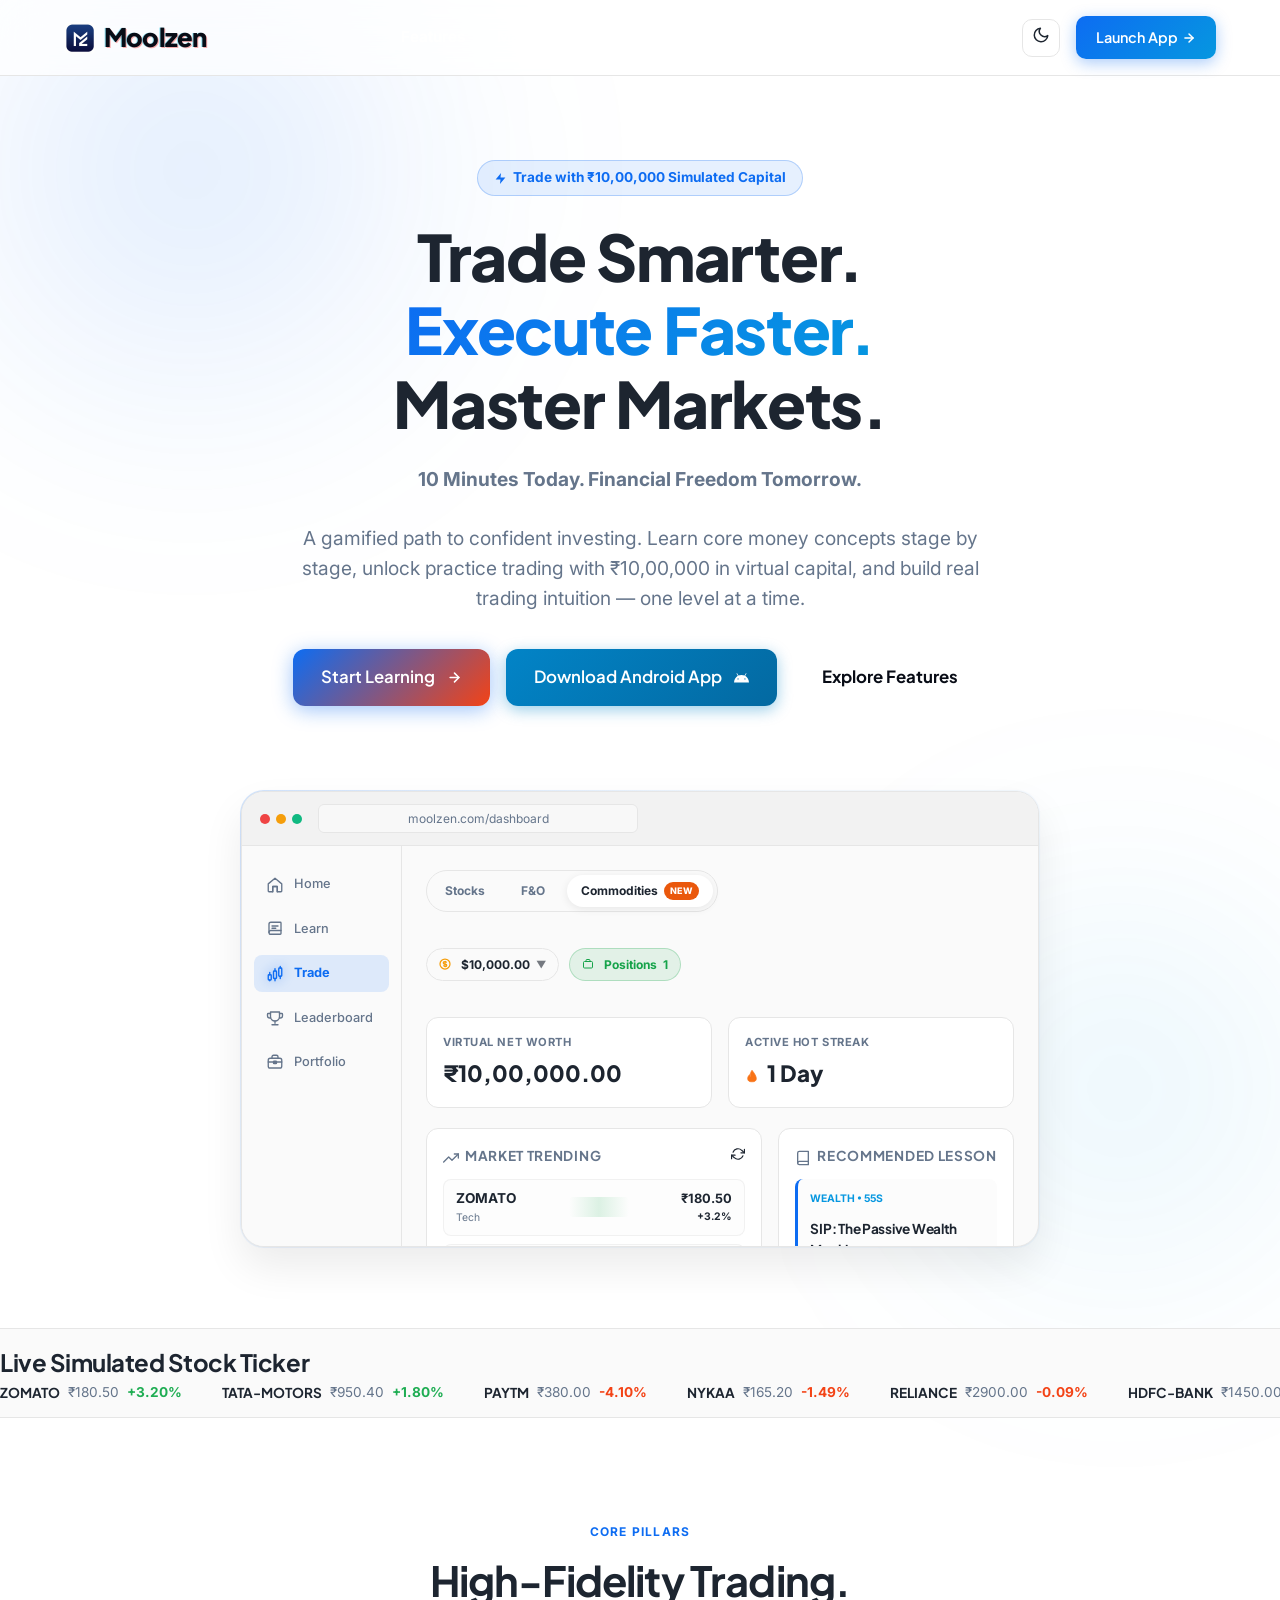
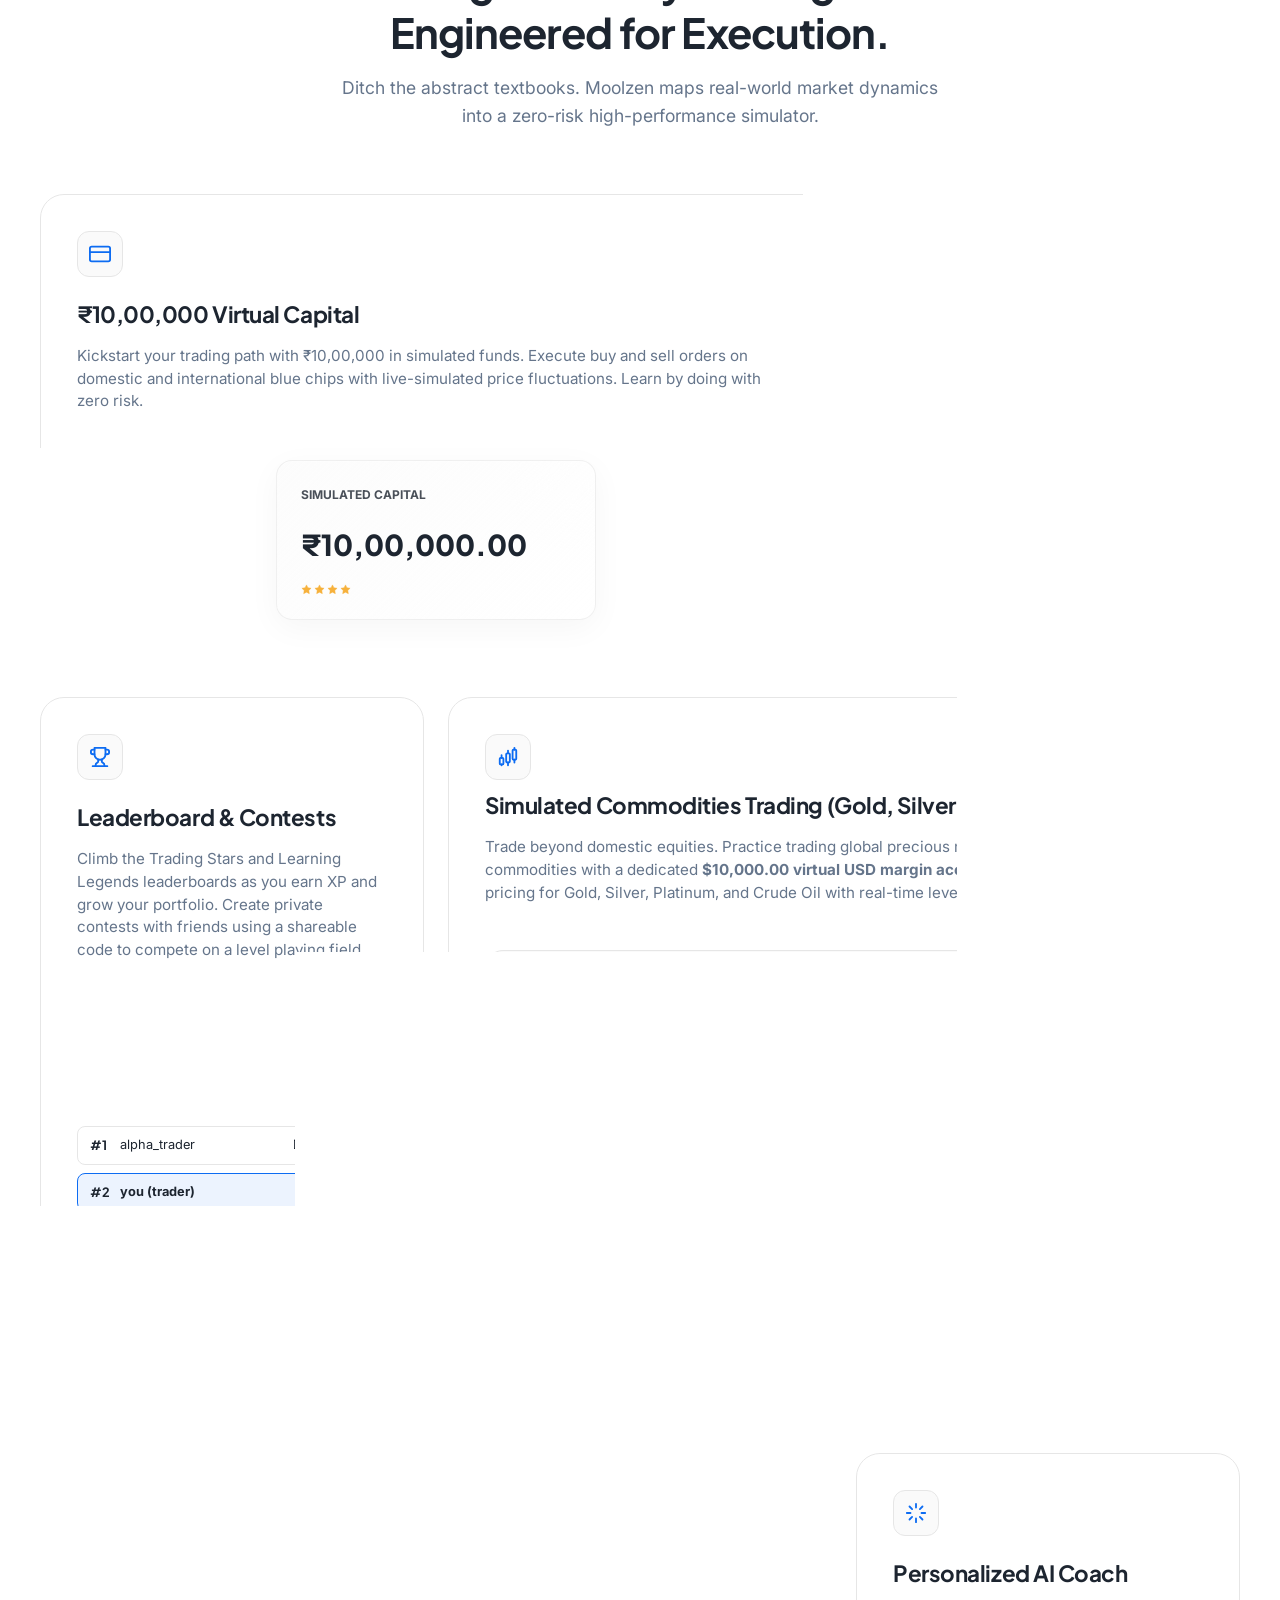
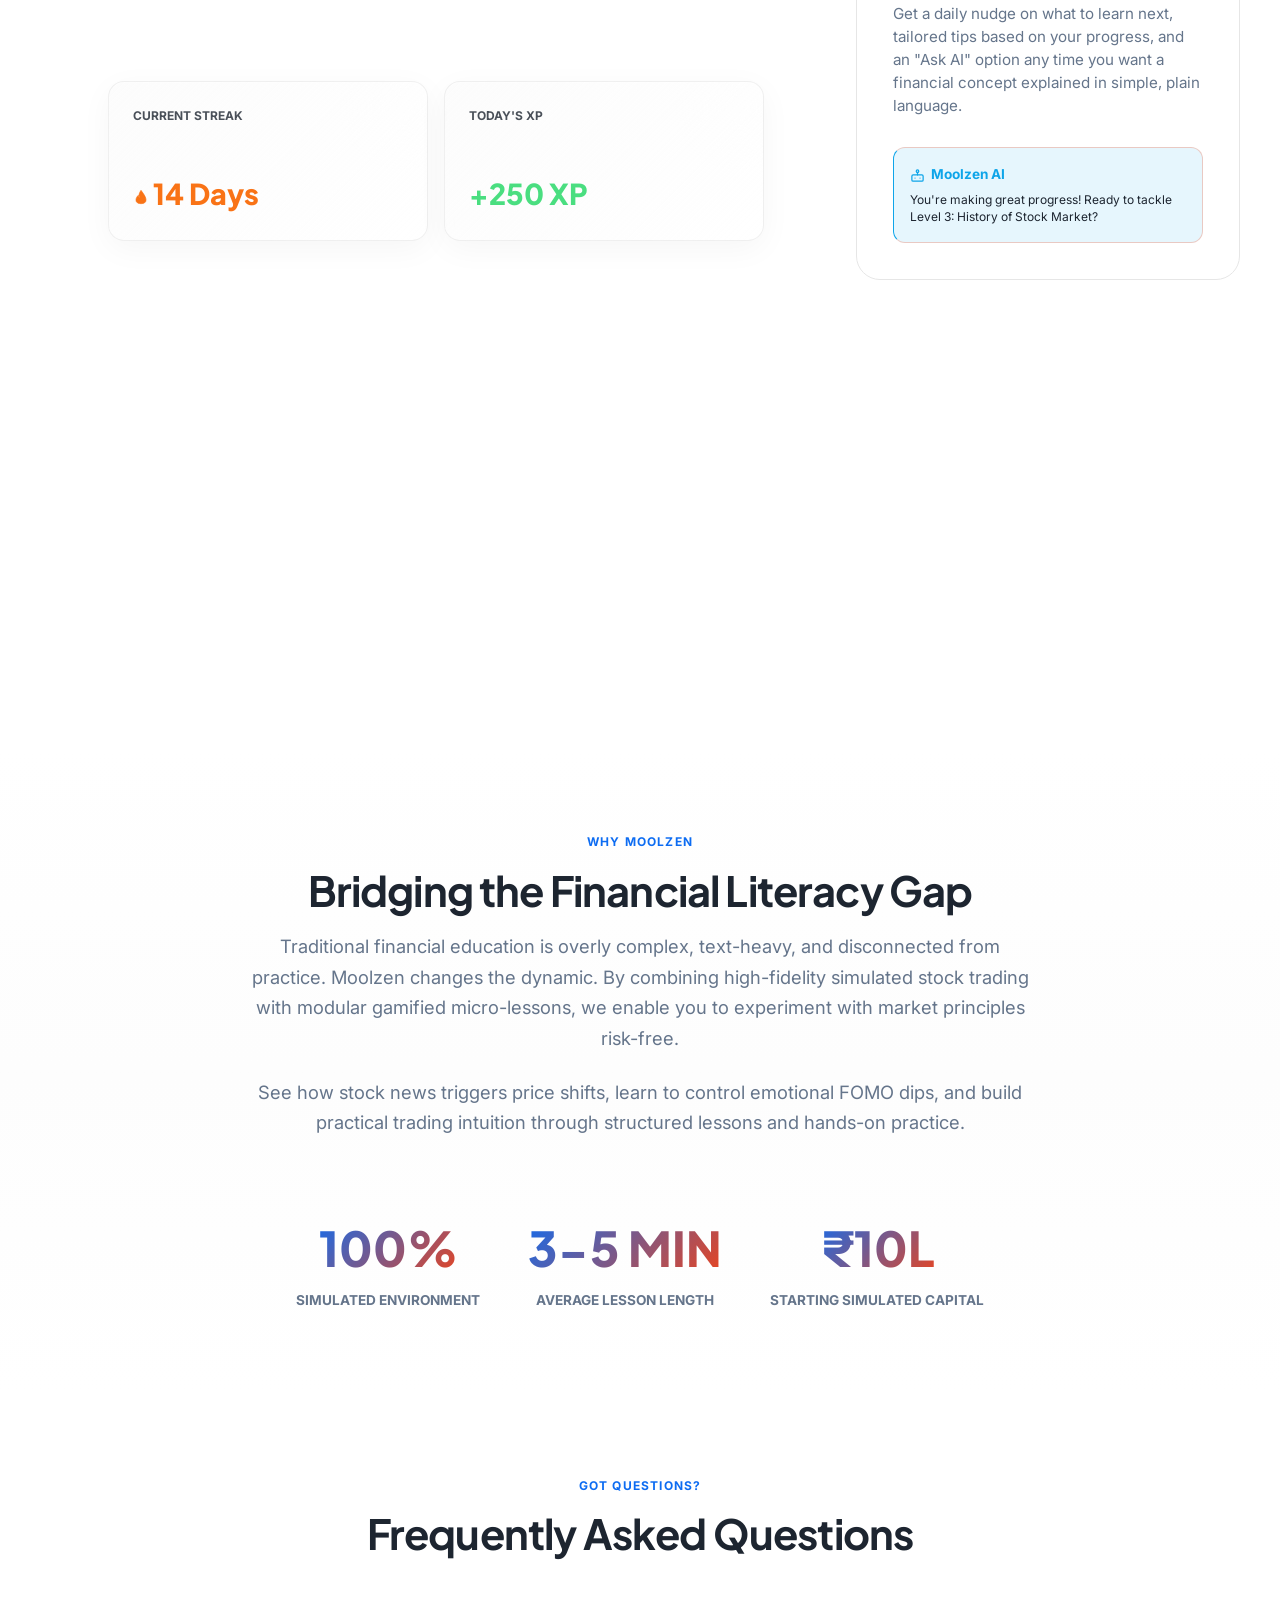
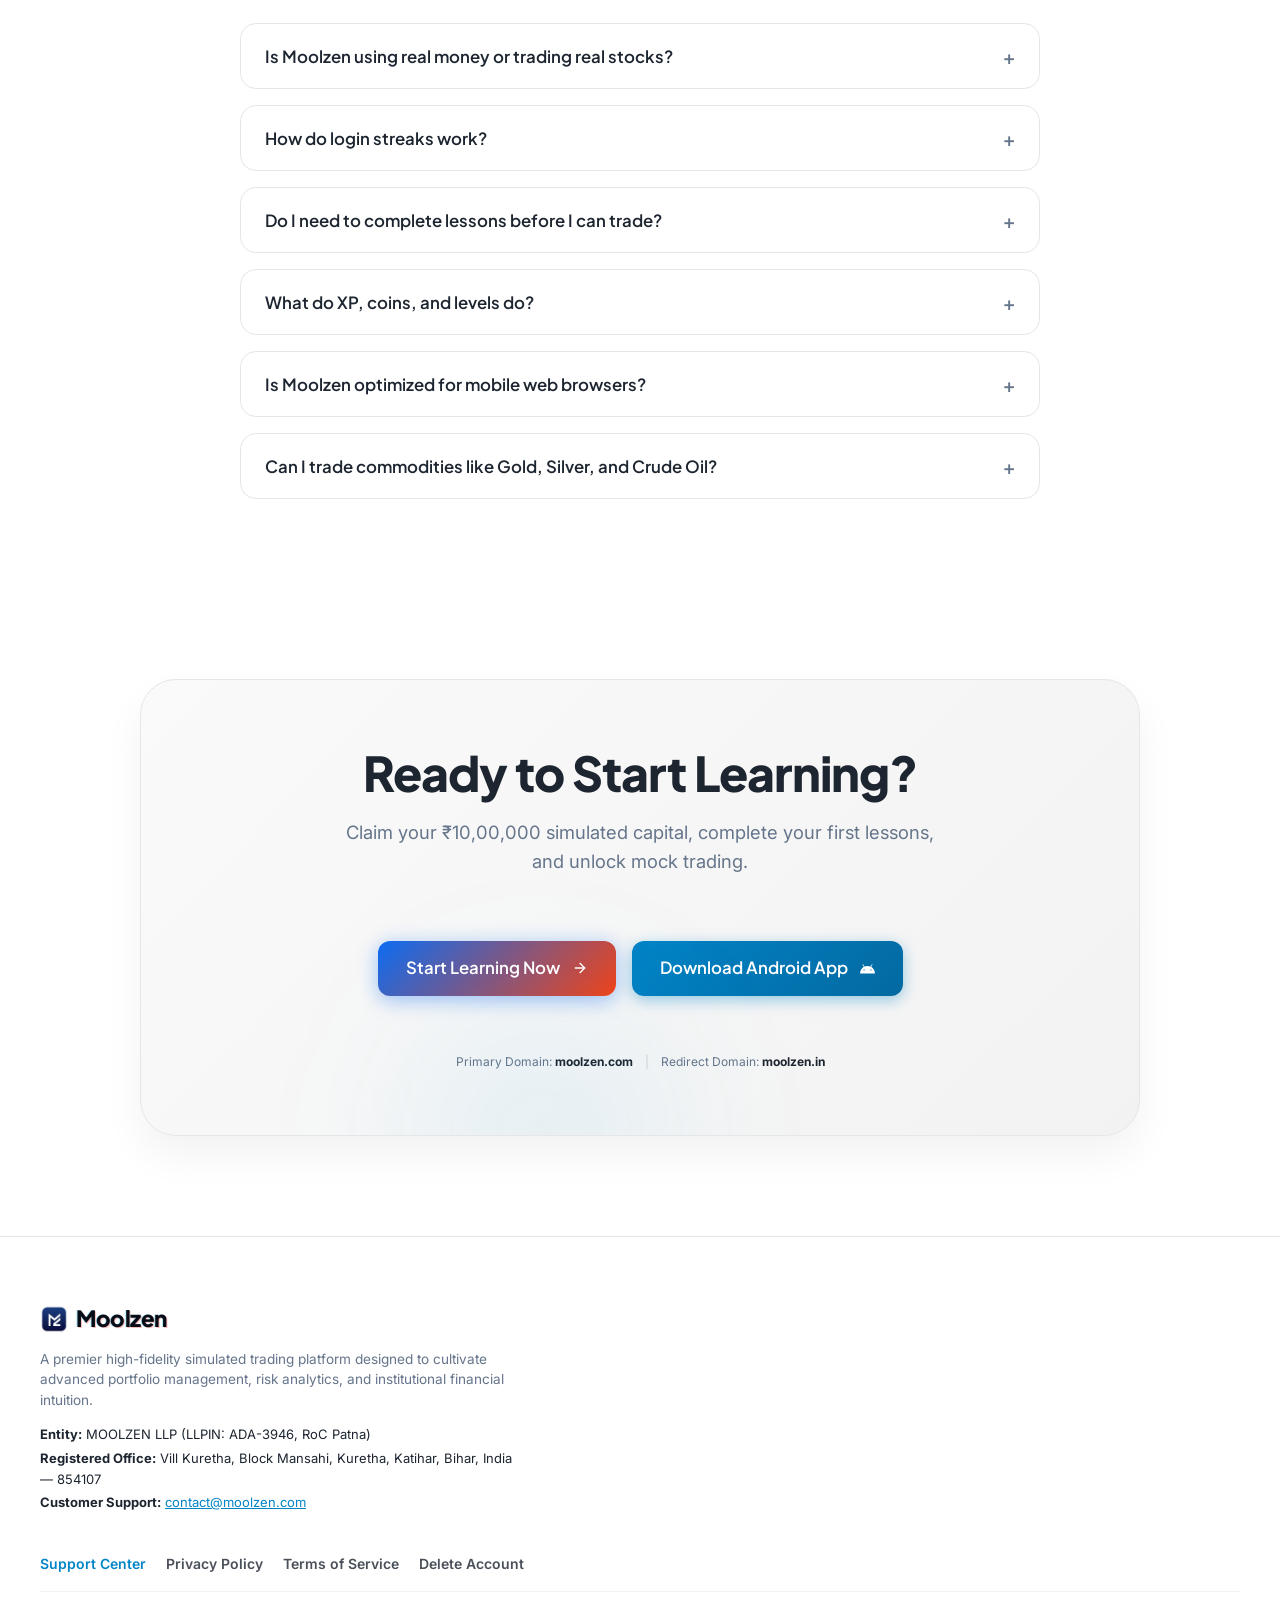
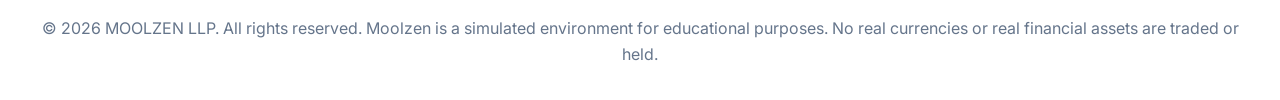
==== index.html @ a05831c2 "style: set navbar words to white and Explore Features card button to white" ====
<!DOCTYPE html>
<html lang="en">
<head>
  <meta charset="UTF-8">
  <meta name="viewport" content="width=device-width, initial-scale=1.0">
  <meta name="description" content="Moolzen is the premier high-fidelity simulated trading platform for modern investors. Mock trade real-world stocks, F&O, and 24/5 global commodities (Gold, Silver, Oil) with ₹10,00,000 + $10,000 in virtual capital, risk-free.">
  <meta name="keywords" content="Moolzen, virtual trading, paper trading, commodities trading, gold trading simulator, silver xag usd, stocks simulator, financial literacy, investment strategies">
  <meta name="author" content="Moolzen Team">
  <link rel="canonical" href="https://moolzen.com">
  <title>Moolzen | High-Fidelity Simulated Stock Trading & Financial Learning</title>
  <link rel="icon" href="favicon.png" type="image/png">
  <!-- Modern Display & Sans Fonts from Google Fonts -->
  <link rel="preconnect" href="https://fonts.googleapis.com">
  <link rel="preconnect" href="https://fonts.gstatic.com" crossorigin>
  <link href="https://fonts.googleapis.com/css2?family=Inter:wght@300;400;500;600;700&family=Outfit:wght@400;500;600;700;800;900&family=Plus+Jakarta+Sans:wght@600;700;800;900&display=swap" rel="stylesheet">
  <!-- Premium Custom Styling Sheet (Cache busted) -->
  <link rel="stylesheet" href="style.css?v=3.0">
</head>
<body>

  <!-- Background Glow Accents -->
  <div class="glow-accent-1" aria-hidden="true"></div>
  <div class="glow-accent-2" aria-hidden="true"></div>

  <!-- Header Section -->
  <header class="navbar-header" id="navbar">
    <div class="navbar-container">
      <a href="#" class="logo-link" style="display: inline-flex; align-items: center; gap: 8px;">
        <img src="logo.png" alt="Moolzen Logo" style="width: 32px; height: 32px; object-fit: contain; border-radius: 6px;" />
        <span class="logo-text">Moolzen</span>
      </a>
      
      <nav class="nav-links" id="mobile-menu" aria-label="Main Navigation">
        <a href="#features" class="nav-link">Features</a>
        <a href="#ticker-section" class="nav-link">Market Rates</a>
        <a href="#about" class="nav-link">About</a>
        <a href="#faqs" class="nav-link">FAQs</a>
        <a href="/support" class="nav-link">Support</a>
      </nav>

      <div class="nav-actions">
        <button id="theme-toggle" class="theme-toggle-btn" aria-label="Toggle Theme">
          <span class="sun-icon">
            <svg width="18" height="18" viewBox="0 0 24 24" fill="none" stroke="currentColor" stroke-width="2" stroke-linecap="round" stroke-linejoin="round"><circle cx="12" cy="12" r="5"></circle><line x1="12" y1="1" x2="12" y2="3"></line><line x1="12" y1="21" x2="12" y2="23"></line><line x1="4.22" y1="4.22" x2="5.64" y2="5.64"></line><line x1="18.36" y1="18.36" x2="19.78" y2="19.78"></line><line x1="1" y1="12" x2="3" y2="12"></line><line x1="21" y1="12" x2="23" y2="12"></line><line x1="4.22" y1="19.78" x2="5.64" y2="18.36"></line><line x1="18.36" y1="5.64" x2="19.78" y2="4.22"></line></svg>
          </span>
          <span class="moon-icon">
            <svg width="18" height="18" viewBox="0 0 24 24" fill="none" stroke="currentColor" stroke-width="2" stroke-linecap="round" stroke-linejoin="round"><path d="M21 12.79A9 9 0 1 1 11.21 3 7 7 0 0 0 21 12.79z"></path></svg>
          </span>
        </button>
        <!-- Direct link to frontend local/production trading app layout -->
        <a href="https://app.moolzen.com" id="btn-launch-header" class="btn-navbar-glow">
          Launch App <svg style="display: inline-block; vertical-align: middle; margin-left: 4px;" width="14" height="14" viewBox="0 0 24 24" fill="none" stroke="currentColor" stroke-width="2.5" stroke-linecap="round" stroke-linejoin="round"><line x1="5" y1="12" x2="19" y2="12"></line><polyline points="12 5 19 12 12 19"></polyline></svg>
        </a>
        <button class="hamburger-btn" id="hamburger-menu" aria-label="Toggle Menu" aria-expanded="false">
          <span class="bar"></span>
          <span class="bar"></span>
          <span class="bar"></span>
        </button>
      </div>
    </div>
  </header>

  <!-- Hero Section -->
  <main>
    <section class="hero-section" id="hero">
      <div class="hero-container">
        <div class="hero-badge" id="hero-announcement">
          <span class="badge-icon"><svg width="13" height="13" viewBox="0 0 24 24" fill="currentColor" style="vertical-align: middle;"><polygon points="13 2 3 14 12 14 11 22 21 10 12 10 13 2"></polygon></svg></span>
          <span class="badge-text">Trade with ₹10,00,000 Simulated Capital</span>
        </div>
        
        <h1 class="hero-title">
          Trade Smarter.<br>
          <span class="gradient-text">Execute Faster.</span><br>
          Master Markets.
        </h1>
        
        <p class="hero-description">
          <strong>10 Minutes Today. Financial Freedom Tomorrow.</strong><br><br>
          A gamified path to confident investing. Learn core money concepts stage by stage, unlock practice trading with ₹10,00,000 in virtual capital, and build real trading intuition — one level at a time.
        </p>
        
        <div class="hero-buttons">
          <a href="https://app.moolzen.com/auth/login" id="hero-btn-primary" class="btn-primary-glow">
            Start Learning <svg style="display: inline-block; vertical-align: middle; margin-left: 4px;" width="15" height="15" viewBox="0 0 24 24" fill="none" stroke="currentColor" stroke-width="2.5" stroke-linecap="round" stroke-linejoin="round"><line x1="5" y1="12" x2="19" y2="12"></line><polyline points="12 5 19 12 12 19"></polyline></svg>
          </a>
          <a href="#" id="hero-btn-download" class="btn-primary-glow" style="background: linear-gradient(135deg, #0284c7, #0369a1); border: none; box-shadow: 0 4px 15px rgba(2, 132, 199, 0.4); text-decoration: none;" onclick="alert('The Android App is currently undergoing security review. Please launch the Web App directly on your device to trade!'); return false;">
            Download Android App <svg style="display: inline-block; vertical-align: middle; margin-left: 4px;" width="15" height="15" viewBox="0 0 24 24" fill="currentColor"><path d="M17.523 15.3414c-.5511 0-.9993-.4486-.9993-1.0003 0-.5512.4482-.9993.9993-.9993.5516 0 .9997.4481.9997.9993 0 .5517-.4481 1.0003-.9997 1.0003m-11.046 0c-.5511 0-.9993-.4486-.9993-1.0003 0-.5512.4482-.9993.9993-.9993.5516 0 .9997.4481.9997.9993 0 .5517-.4481 1.0003-.9997 1.0003m11.4045-6.02l1.996-3.4572c.1376-.238.0561-.5429-.1818-.6805-.238-.1375-.543-.0561-.6806.182l-2.0229 3.5038c-1.4646-.6675-3.1118-1.042-4.9922-1.042-1.8804 0-3.5276.3745-4.9922 1.042L5.0069 5.3657c-.1376-.238-.4426-.3195-.6806-.182-.238.1376-.3195.4426-.1818.6805l1.996 3.4572C2.6888 11.2866.3435 15.19.001 19.8131h23.998c-.3425-4.6231-2.6878-8.5265-6.1185-10.4917"/></svg>
          </a>
          <a href="#features" id="hero-btn-secondary" class="btn-secondary-outline">
            Explore Features
          </a>
        </div>

        <!-- Interactive Floating Mockup Demo Card of Moolzen App Dashboard -->
        <div class="mockup-showcase-container" id="app-mockup">
          <div class="glass-mockup">
            <div class="mockup-header">
              <div class="mockup-dots">
                <span class="dot red"></span>
                <span class="dot yellow"></span>
                <span class="dot green"></span>
              </div>
              <div class="mockup-address-bar">moolzen.com/dashboard</div>
            </div>
            
            <div class="mockup-body">
              <div class="mockup-sidebar">
                <div class="sidebar-item">
                  <svg width="18" height="18" viewBox="0 0 24 24" fill="none" stroke="currentColor" stroke-width="1.8" stroke-linecap="round" stroke-linejoin="round"><path d="M3 10.5L12 3L21 10.5V20C21 20.5523 20.5523 21 20 21H15V14H9V21H4C3.44772 21 3 20.5523 3 20V10.5Z"/><path d="M9 21V14H15V21"/></svg>
                  <span>Home</span>
                </div>
                <div class="sidebar-item">
                  <svg width="18" height="18" viewBox="0 0 24 24" fill="none" stroke="currentColor" stroke-width="1.8" stroke-linecap="round" stroke-linejoin="round"><path d="M4 5.5C4 4.11929 5.11929 3 6.5 3H19C19.5523 3 20 3.44772 20 4V18C20 18.5523 19.5523 19 19 19H6.5C5.11929 19 4 17.8807 4 16.5V5.5Z"/><path d="M4 16.5C4 15.1193 5.11929 14 6.5 14H20"/><path d="M8 8H16"/><path d="M8 11H13"/></svg>
                  <span>Learn</span>
                </div>
                <div class="sidebar-item active">
                  <svg width="18" height="18" viewBox="0 0 24 24" fill="none" stroke="currentColor" stroke-width="1.8" stroke-linecap="round"><rect x="3" y="13" width="4" height="7" rx="1"/><path d="M5 10V13M5 20V21"/><rect x="10" y="8" width="4" height="10" rx="1"/><path d="M12 5V8M12 18V21"/><rect x="17" y="4" width="4" height="11" rx="1"/><path d="M19 2V4M19 15V18"/></svg>
                  <span>Trade</span>
                </div>
                <div class="sidebar-item">
                  <svg width="18" height="18" viewBox="0 0 24 24" fill="none" stroke="currentColor" stroke-width="1.8" stroke-linecap="round" stroke-linejoin="round"><path d="M6 4H18V10C18 13.3137 15.3137 16 12 16C8.68629 16 6 13.3137 6 10V4Z"/><path d="M6 6H3C2.44772 6 2 6.44772 2 7V9C2 10.6569 3.34315 12 5 12H6"/><path d="M18 6H21C21.5523 6 22 6.44772 22 7V9C22 10.6569 20.6569 12 19 12H18"/><path d="M12 16V19M8 21H16"/></svg>
                  <span>Leaderboard</span>
                </div>
                <div class="sidebar-item">
                  <svg width="18" height="18" viewBox="0 0 24 24" fill="none" stroke="currentColor" stroke-width="1.8" stroke-linecap="round"><rect x="3" y="7" width="18" height="13" rx="2.5"/><path d="M8 7V5C8 3.89543 8.89543 3 10 3H14C15.1046 3 16 3.89543 16 5V7"/><path d="M3 12H21"/><rect x="10" y="11" width="4" height="3" rx="0.75" fill="currentColor"/></svg>
                  <span>Portfolio</span>
                </div>
              </div>
              
              <div class="mockup-content">
                <!-- Market Switcher Segment Tabs (Stocks | F&O | Commodities NEW) -->
                <div class="mockup-segment-tabs">
                  <div class="segment-tab">Stocks</div>
                  <div class="segment-tab">F&O</div>
                  <div class="segment-tab active">Commodities <span class="new-pill">NEW</span></div>
                </div>

                <!-- Sub-pills for $10,000 USD margin & Positions -->
                <div class="mockup-sub-pills">
                  <span class="demo-balance-pill"><svg width="12" height="12" viewBox="0 0 24 24" fill="none" stroke="#f59e0b" stroke-width="2.5" style="vertical-align: middle; margin-right: 4px;"><circle cx="12" cy="12" r="10"/><path d="M12 6v12M15 9.5a3 3 0 0 0-3-2.5h-1a2.5 2.5 0 0 0 0 5h2a2.5 2.5 0 0 1 0 5h-1a3 3 0 0 1-3-2.5"/></svg> $10,000.00 <span style="font-size: 10px; opacity: 0.6;">▼</span></span>
                  <span class="demo-positions-pill"><svg width="12" height="12" viewBox="0 0 24 24" fill="none" stroke="currentColor" stroke-width="2" style="vertical-align: middle; margin-right: 4px;"><rect x="3" y="7" width="18" height="13" rx="2"/><path d="M8 7V5a2 2 0 0 1 2-2h4a2 2 0 0 1 2 2v2"/></svg> Positions <strong>1</strong></span>
                </div>

                <div class="mockup-stats-row">
                  <div class="mockup-stat-card">
                    <span class="stat-label">Virtual Net Worth</span>
                    <span class="stat-value" id="count-net-worth">₹10,00,000.00</span>
                  </div>
                  <div class="mockup-stat-card">
                    <span class="stat-label">Active Hot Streak</span>
                    <span class="stat-value text-pink"><svg width="14" height="14" viewBox="0 0 24 24" fill="#f97316" stroke="#f97316" stroke-width="1" style="vertical-align: middle; margin-right: 4px;"><path d="M12 2C10.5 4.5 9 6.8 9 9.5C9 11.2 9.7 12.4 10.5 13.2C9.2 12.8 8 11.6 8 9.5C5.8 11.5 4.5 14 4.5 16.5C4.5 20.6 7.9 22 12 22C16.1 22 19.5 20.6 19.5 16.5C19.5 12.8 17 8.5 12 2Z"/></svg> 1 Day</span>
                  </div>
                </div>

                <div class="mockup-inner-grid">
                  <div class="mockup-panel main-panel">
                    <div class="panel-header">
                      <h3><svg width="16" height="16" viewBox="0 0 24 24" fill="none" stroke="currentColor" stroke-width="2" stroke-linecap="round" stroke-linejoin="round" style="vertical-align: middle; margin-right: 6px;"><polyline points="23 6 13.5 15.5 8.5 10.5 1 18"></polyline><polyline points="17 6 23 6 23 12"></polyline></svg>Market Trending</h3>
                      <span class="refresh-icon"><svg width="14" height="14" viewBox="0 0 24 24" fill="none" stroke="currentColor" stroke-width="2" stroke-linecap="round" stroke-linejoin="round"><polyline points="23 4 23 10 17 10"></polyline><polyline points="1 20 1 14 7 14"></polyline><path d="M3.51 9a9 9 0 0 1 14.85-3.36L23 10M1 14l4.64 4.36A9 9 0 0 0 20.49 15"></path></svg></span>
                    </div>
                    <div class="mockup-list">
                      <div class="list-row">
                        <div class="stock-info">
                          <strong>ZOMATO</strong>
                          <span>Tech</span>
                        </div>
                        <div class="stock-graph-placeholder"></div>
                        <div class="stock-price text-green">
                          ₹180.50
                          <span class="price-change">+3.2%</span>
                        </div>
                      </div>
                      <div class="list-row">
                        <div class="stock-info">
                          <strong>TATA-MOTORS</strong>
                          <span>Auto</span>
                        </div>
                        <div class="stock-graph-placeholder down"></div>
                        <div class="stock-price text-green">
                          ₹950.40
                          <span class="price-change">+1.8%</span>
                        </div>
                      </div>
                      <div class="list-row">
                        <div class="stock-info">
                          <strong>PAYTM</strong>
                          <span>Finance</span>
                        </div>
                        <div class="stock-graph-placeholder down"></div>
                        <div class="stock-price text-red">
                          ₹380.00
                          <span class="price-change">-4.1%</span>
                        </div>
                      </div>
                    </div>
                  </div>

                  <div class="mockup-panel side-panel">
                    <div class="panel-header">
                      <h3><svg width="16" height="16" viewBox="0 0 24 24" fill="none" stroke="currentColor" stroke-width="2" stroke-linecap="round" stroke-linejoin="round" style="vertical-align: middle; margin-right: 6px;"><path d="M4 19.5A2.5 2.5 0 0 1 6.5 17H20"></path><path d="M6.5 2H20v20H6.5A2.5 2.5 0 0 1 4 19.5v-15A2.5 2.5 0 0 1 6.5 2z"></path></svg>Recommended Lesson</h3>
                    </div>
                    <div class="recommended-box">
                      <span class="lesson-tag">Wealth • 55s</span>
                      <h4>SIP: The Passive Wealth Machine</h4>
                      <p>Learn why consistency beats timing and how compounding interest works.</p>
                      <button type="button" class="btn-mockup-action">Start Lesson <svg style="display: inline-block; vertical-align: middle; margin-left: 4px;" width="10" height="10" viewBox="0 0 24 24" fill="currentColor"><polygon points="5 3 19 12 5 21 5 3"/></svg></button>
                    </div>
                  </div>
                </div>
              </div>
            </div>
          </div>
        </div>
      </div>
    </section>

    <!-- Stock Market Ticker Section -->
    <section class="ticker-section" id="ticker-section">
      <h2 class="section-title-hidden">Live Simulated Stock Ticker</h2>
      <div class="ticker-wrapper">
        <div class="ticker-content" id="stock-ticker">
          <!-- Populated dynamically via JS for perfect realism -->
          <div class="ticker-item"><strong style="color: #f59e0b;"><span class="ticker-dot gold"></span> GOLD (XAU/USD)</strong><span>$4,195.26</span><span class="pct up">+0.01%</span></div>
          <div class="ticker-item"><strong style="color: #94a3b8;"><span class="ticker-dot silver"></span> SILVER (XAG/USD)</strong><span>$61.717</span><span class="pct down">-0.11%</span></div>
          <div class="ticker-item"><strong>ZOMATO</strong><span>₹180.50</span><span class="pct up">+3.2%</span></div>
          <div class="ticker-item"><strong>TATA-MOTORS</strong><span>₹950.40</span><span class="pct up">+1.8%</span></div>
          <div class="ticker-item"><strong style="color: #0284c7;"><span class="ticker-dot oil"></span> CRUDE OIL (WTI)</strong><span>$74.80</span><span class="pct up">+1.15%</span></div>
          <div class="ticker-item"><strong>RELIANCE</strong><span>₹2,900.00</span><span class="pct up">0.0%</span></div>
          <div class="ticker-item"><strong style="color: #a855f7;"><span class="ticker-dot platinum"></span> PLATINUM (XPT)</strong><span>$1,718.43</span><span class="pct down">-0.06%</span></div>
          <div class="ticker-item"><strong>HDFC-BANK</strong><span>₹1,450.00</span><span class="pct up">+0.5%</span></div>
          <div class="ticker-item"><strong>INFY</strong><span>₹1,420.00</span><span class="pct up">+1.2%</span></div>
          <div class="ticker-item"><strong style="color: #64748b;"><span class="ticker-dot platinum"></span> PALLADIUM (XPD)</strong><span>$1,174.43</span><span class="pct up">+0.42%</span></div>
          <div class="ticker-item"><strong>APPLE</strong><span>$180.00</span><span class="pct up">+0.8%</span></div>
          <div class="ticker-item"><strong>ITC</strong><span>₹430.00</span><span class="pct up">+1.1%</span></div>
        </div>
      </div>
    </section>

    <!-- Features Bento Grid Section -->
    <section class="features-section" id="features">
      <div class="features-container">
        <div class="section-header">
          <span class="section-badge">CORE PILLARS</span>
          <h2 class="section-title">High-Fidelity Trading. Engineered for Execution.</h2>
          <p class="section-subtitle">Ditch the abstract textbooks. Moolzen maps real-world market dynamics into a zero-risk high-performance simulator.</p>
        </div>

        <div class="bento-grid">
          <!-- Card 1: Virtual Cash -->
          <div class="bento-card col-span-2 glass-card-hover" id="feat-capital">
            <div class="card-icon"><svg width="22" height="22" viewBox="0 0 24 24" fill="none" stroke="currentColor" stroke-width="2" stroke-linecap="round" stroke-linejoin="round"><rect x="1" y="4" width="22" height="16" rx="2" ry="2"></rect><line x1="1" y1="10" x2="23" y2="10"></line></svg></div>
            <h3 class="card-title">₹10,00,000 Virtual Capital</h3>
            <p class="card-desc">Kickstart your trading path with ₹10,00,000 in simulated funds. Execute buy and sell orders on domestic and international blue chips with live-simulated price fluctuations. Learn by doing with zero risk.</p>
            <div class="card-visual">
              <div class="visual-balance-card">
                <span class="visual-balance-label">Simulated Capital</span>
                <span class="visual-balance-amount">₹10,00,000.00</span>
                <div class="visual-card-details">
                  <span style="color: #f59e0b; display: inline-flex; gap: 2px; align-items: center;">
                    <svg width="11" height="11" viewBox="0 0 24 24" fill="#f59e0b" stroke="#f59e0b"><polygon points="12 2 15.09 8.26 22 9.27 17 14.14 18.18 21.02 12 17.77 5.82 21.02 7 14.14 2 9.27 8.91 8.26 12 2"/></svg>
                    <svg width="11" height="11" viewBox="0 0 24 24" fill="#f59e0b" stroke="#f59e0b"><polygon points="12 2 15.09 8.26 22 9.27 17 14.14 18.18 21.02 12 17.77 5.82 21.02 7 14.14 2 9.27 8.91 8.26 12 2"/></svg>
                    <svg width="11" height="11" viewBox="0 0 24 24" fill="#f59e0b" stroke="#f59e0b"><polygon points="12 2 15.09 8.26 22 9.27 17 14.14 18.18 21.02 12 17.77 5.82 21.02 7 14.14 2 9.27 8.91 8.26 12 2"/></svg>
                    <svg width="11" height="11" viewBox="0 0 24 24" fill="#f59e0b" stroke="#f59e0b"><polygon points="12 2 15.09 8.26 22 9.27 17 14.14 18.18 21.02 12 17.77 5.82 21.02 7 14.14 2 9.27 8.91 8.26 12 2"/></svg>
                  </span>
                </div>
              </div>
            </div>
          </div>

          <!-- Card 2: Guided Learning Path -->
          <div class="bento-card glass-card-hover" id="feat-learn">
            <div class="card-icon"><svg width="22" height="22" viewBox="0 0 24 24" fill="none" stroke="currentColor" stroke-width="2" stroke-linecap="round" stroke-linejoin="round"><path d="M4 19.5A2.5 2.5 0 0 1 6.5 17H20"></path><path d="M6.5 2H20v20H6.5A2.5 2.5 0 0 1 4 19.5v-15A2.5 2.5 0 0 1 6.5 2z"></path></svg></div>
            <h3 class="card-title">Guided Learning Path</h3>
            <p class="card-desc">No dry academic papers. Progress through bite-sized lessons (3–5 min each) organized into Beginner → Learner → Chart Reader → Analyst stages. Earn XP and unlock badges as you complete each level.</p>
            <div class="card-visual">
              <ul class="visual-leaderboard" style="padding: 0 16px; margin: 0; list-style: none;">
                <li style="margin-bottom: 8px;"><span class="rank" style="color: #4ade80;"><svg width="14" height="14" viewBox="0 0 24 24" fill="none" stroke="#22c55e" stroke-width="3" stroke-linecap="round" stroke-linejoin="round"><polyline points="20 6 9 17 4 12"></polyline></svg></span> <span class="name">Level 1: Money Basics</span></li>
                <li style="margin-bottom: 8px;"><span class="rank" style="color: #4ade80;"><svg width="14" height="14" viewBox="0 0 24 24" fill="none" stroke="#22c55e" stroke-width="3" stroke-linecap="round" stroke-linejoin="round"><polyline points="20 6 9 17 4 12"></polyline></svg></span> <span class="name">Level 2: Intro to Share Market</span></li>
                <li><span class="rank" style="color: #94a3b8;"><svg width="14" height="14" viewBox="0 0 24 24" fill="none" stroke="#94a3b8" stroke-width="2" stroke-linecap="round" stroke-linejoin="round"><rect x="3" y="11" width="18" height="11" rx="2" ry="2"></rect><path d="M7 11V7a5 5 0 0 1 10 0v4"></path></svg></span> <span class="name" style="color: #94a3b8;">Level 3: History of Stock Market</span></li>
              </ul>
            </div>
          </div>

          <!-- Card 3: Leaderboard -->
          <div class="bento-card glass-card-hover" id="feat-rivals">
            <div class="card-icon"><svg width="22" height="22" viewBox="0 0 24 24" fill="none" stroke="currentColor" stroke-width="2" stroke-linecap="round" stroke-linejoin="round"><path d="M6 9H4.5a2.5 2.5 0 0 1 0-5H6"></path><path d="M18 9h1.5a2.5 2.5 0 0 0 0-5H18"></path><path d="M4 22h16"></path><path d="M10 14.66V17c0 .55-.47.98-.97 1.21C7.85 18.75 7 20.24 7 22"></path><path d="M14 14.66V17c0 .55.47.98.97 1.21C16.15 18.75 17 20.24 17 22"></path><path d="M18 2H6v7a6 6 0 0 0 12 0V2z"></path></svg></div>
            <h3 class="card-title">Leaderboard & Contests</h3>
            <p class="card-desc">Climb the Trading Stars and Learning Legends leaderboards as you earn XP and grow your portfolio. Create private contests with friends using a shareable code to compete on a level playing field.</p>
            <div class="card-visual">
              <ul class="visual-leaderboard">
                <li><span class="rank">#1</span> <span class="name">alpha_trader</span> <span class="worth text-green">Diamond Tier</span></li>
                <li class="self"><span class="rank">#2</span> <span class="name">you (trader)</span> <span class="worth text-green">Gold Tier</span></li>
                <li><span class="rank">#3</span> <span class="name">compounding_pro</span> <span class="worth text-green">Silver Tier</span></li>
              </ul>
            </div>
          </div>

          <!-- Card: Commodities & Global Markets Trading (NEW) -->
          <div class="bento-card col-span-2 glass-card-hover" id="feat-commodities">
            <div style="display: flex; justify-content: space-between; align-items: flex-start; flex-wrap: wrap; gap: 8px;">
              <div class="card-icon" style="margin-bottom: 8px;"><svg width="22" height="22" viewBox="0 0 24 24" fill="none" stroke="currentColor" stroke-width="2" stroke-linecap="round"><rect x="3" y="13" width="4" height="7" rx="1"/><path d="M5 10V13M5 20V21"/><rect x="10" y="8" width="4" height="10" rx="1"/><path d="M12 5V8M12 18V21"/><rect x="17" y="4" width="4" height="11" rx="1"/><path d="M19 2V4M19 15V18"/></svg></div>
              <span class="new-pill" style="font-size: 11px; padding: 4px 10px; background: linear-gradient(135deg, #f59e0b, #ea580c); box-shadow: 0 2px 10px rgba(234, 88, 12, 0.3);">NEW • 24/5 GLOBAL MARKETS</span>
            </div>
            <h3 class="card-title">Simulated Commodities Trading (Gold, Silver & Energies)</h3>
            <p class="card-desc">Trade beyond domestic equities. Practice trading global precious metals, energies, and agricultural commodities with a dedicated <strong>$10,000.00 virtual USD margin account</strong>. Explore live 24/5 spot pricing for Gold, Silver, Platinum, and Crude Oil with real-time leverage and risk-free execution.</p>
            
            <div class="commodity-showcase-box">
              <div style="display: flex; justify-content: space-between; align-items: center; margin-bottom: 12px;">
                <span style="font-size: 15px; font-weight: 800; color: hsl(var(--text-primary));">Markets</span>
                <span style="display: inline-flex; align-items: center; opacity: 0.6;"><svg width="14" height="14" viewBox="0 0 24 24" fill="none" stroke="currentColor" stroke-width="2" stroke-linecap="round" stroke-linejoin="round"><circle cx="11" cy="11" r="8"></circle><line x1="21" y1="21" x2="16.65" y2="16.65"></line></svg></span>
              </div>

              <!-- Filter pills matching app -->
              <div class="commodity-category-pills">
                <span class="cat-pill active">Commodities <span class="new-pill">NEW</span></span>
                <span class="cat-pill">Metals</span>
                <span class="cat-pill">Energies</span>
                <span class="cat-pill">Agriculture</span>
              </div>

              <!-- Asset rows matching user screenshot -->
              <div class="commodity-list">
                <div class="commodity-row">
                  <div class="commodity-left">
                    <div class="asset-avatar gold">AU</div>
                    <div class="commodity-meta">
                      <strong>GOLD</strong>
                      <span>Gold vs USD (XAU/USD)</span>
                    </div>
                  </div>
                  <div class="commodity-right">
                    <div class="commodity-price">4,195.26</div>
                    <div class="commodity-change up">+0.01%</div>
                  </div>
                </div>

                <div class="commodity-row">
                  <div class="commodity-left">
                    <div class="asset-avatar silver">AG</div>
                    <div class="commodity-meta">
                      <strong>SILVER</strong>
                      <span>Silver vs USD (XAG/USD)</span>
                    </div>
                  </div>
                  <div class="commodity-right">
                    <div class="commodity-price">61.717</div>
                    <div class="commodity-change down">-0.11%</div>
                  </div>
                </div>

                <div class="commodity-row">
                  <div class="commodity-left">
                    <div class="asset-avatar platinum">PT</div>
                    <div class="commodity-meta">
                      <strong>XPTUSD</strong>
                      <span>Platinum Spot</span>
                    </div>
                  </div>
                  <div class="commodity-right">
                    <div class="commodity-price">1,718.43</div>
                    <div class="commodity-change down">-0.06%</div>
                  </div>
                </div>

                <div class="commodity-row">
                  <div class="commodity-left">
                    <div class="asset-avatar palladium">PD</div>
                    <div class="commodity-meta">
                      <strong>XPDUSD</strong>
                      <span>Palladium Spot</span>
                    </div>
                  </div>
                  <div class="commodity-right">
                    <div class="commodity-price">1,174.43</div>
                    <div class="commodity-change up">+0.42%</div>
                  </div>
                </div>
              </div>
            </div>
          </div>

          <!-- Card 4: Daily Missions & Streaks -->
          <div class="bento-card col-span-2 glass-card-hover" id="feat-feedback">
            <div class="card-icon"><svg width="22" height="22" viewBox="0 0 24 24" fill="none" stroke="#f97316" stroke-width="2" stroke-linecap="round" stroke-linejoin="round"><path d="M12 2C10.5 4.5 9 6.8 9 9.5C9 11.2 9.7 12.4 10.5 13.2C9.2 12.8 8 11.6 8 9.5C5.8 11.5 4.5 14 4.5 16.5C4.5 20.6 7.9 22 12 22C16.1 22 19.5 20.6 19.5 16.5C19.5 12.8 17 8.5 12 2Z"/></svg></div>
            <h3 class="card-title">Daily Missions & Streaks</h3>
            <p class="card-desc">Complete your daily lesson, solve practice questions, and finish the day's market challenge to earn XP and coins. Keep your streak alive — miss a day and you'll need to start again.</p>
            <div class="card-visual" style="display: flex; gap: 16px; justify-content: center;">
              <div class="visual-balance-card" style="min-width: 120px;">
                <span class="visual-balance-label">Current Streak</span>
                <span class="visual-balance-amount" style="color: #f97316;"><svg width="16" height="16" viewBox="0 0 24 24" fill="#f97316" stroke="#f97316" stroke-width="1" style="vertical-align: middle; margin-right: 4px;"><path d="M12 2C10.5 4.5 9 6.8 9 9.5C9 11.2 9.7 12.4 10.5 13.2C9.2 12.8 8 11.6 8 9.5C5.8 11.5 4.5 14 4.5 16.5C4.5 20.6 7.9 22 12 22C16.1 22 19.5 20.6 19.5 16.5C19.5 12.8 17 8.5 12 2Z"/></svg>14 Days</span>
              </div>
              <div class="visual-balance-card" style="min-width: 120px;">
                <span class="visual-balance-label">Today's XP</span>
                <span class="visual-balance-amount" style="color: #4ade80;">+250 XP</span>
              </div>
            </div>
          </div>

          <!-- Card 5: Personalized AI Coach -->
          <div class="bento-card glass-card-hover" id="feat-marketsync">
            <div class="card-icon"><svg width="22" height="22" viewBox="0 0 24 24" fill="none" stroke="currentColor" stroke-width="2" stroke-linecap="round" stroke-linejoin="round"><path d="M12 2v4M12 18v4M4.93 4.93l2.83 2.83M16.24 16.24l2.83 2.83M2 12h4M18 12h4M4.93 19.07l2.83-2.83M16.24 7.76l2.83-2.83"/></svg></div>
            <h3 class="card-title">Personalized AI Coach</h3>
            <p class="card-desc">Get a daily nudge on what to learn next, tailored tips based on your progress, and an "Ask AI" option any time you want a financial concept explained in simple, plain language.</p>
            <div class="card-visual">
              <div class="visual-warning-box" style="background: rgba(14, 165, 233, 0.1); border-left-color: #0ea5e9;">
                <div class="warning-title" style="color: #0ea5e9; display: flex; align-items: center; gap: 6px;"><svg width="15" height="15" viewBox="0 0 24 24" fill="none" stroke="currentColor" stroke-width="2" stroke-linecap="round" stroke-linejoin="round"><rect x="3" y="11" width="18" height="10" rx="2"></rect><circle cx="12" cy="5" r="2"></circle><path d="M12 7v4"></path><line x1="8" y1="16" x2="8" y2="16"></line><line x1="16" y1="16" x2="16" y2="16"></line></svg> Moolzen AI</div>
                <p>You're making great progress! Ready to tackle Level 3: History of Stock Market?</p>
              </div>
            </div>
          </div>

          <!-- Card 6: Refer & Earn Rewards -->
          <div class="bento-card col-span-2 glass-card-hover" id="feat-referral">
            <div class="card-icon"><svg width="22" height="22" viewBox="0 0 24 24" fill="none" stroke="currentColor" stroke-width="2" stroke-linecap="round" stroke-linejoin="round"><polyline points="20 12 20 22 4 22 4 12"></polyline><rect x="2" y="7" width="20" height="5"></rect><line x1="12" y1="22" x2="12" y2="7"></line><path d="M12 7H7.5a2.5 2.5 0 0 1 0-5C11 2 12 7 12 7z"></path><path d="M12 7h4.5a2.5 2.5 0 0 0 0-5C13 2 12 7 12 7z"></path></svg></div>
            <h3 class="card-title">Refer & Earn Program</h3>
            <p class="card-desc">Compounding is better with friends. Share your unique link: refer friends to credit your portfolio with an extra ₹10,000 virtual cash. They get ₹5,000 virtual cash instantly upon sign-up.</p>
            <div class="card-visual">
              <div class="visual-referral-box">
                <div class="referral-pill referrer">
                  <span>Referrer Reward</span>
                  <strong>+₹10,000</strong>
                </div>
                <div class="referral-pill referee">
                  <span>Referee Reward</span>
                  <strong>+₹5,000</strong>
                </div>
              </div>
            </div>
          </div>
        </div>
      </div>
    </section>

    <!-- Info/About Section -->
    <section class="about-section" id="about">
      <div class="about-container">
        <div class="about-content">
          <span class="section-badge">WHY MOOLZEN</span>
          <h2 class="section-title">Bridging the Financial Literacy Gap</h2>
          <p class="about-text">
            Traditional financial education is overly complex, text-heavy, and disconnected from practice. Moolzen changes the dynamic. By combining high-fidelity simulated stock trading with modular gamified micro-lessons, we enable you to experiment with market principles risk-free.
          </p>
          <p class="about-text">
            See how stock news triggers price shifts, learn to control emotional FOMO dips, and build practical trading intuition through structured lessons and hands-on practice.
          </p>
          <div class="about-grid">
            <div class="about-stat">
              <span class="stat-num">100%</span>
              <span class="stat-lbl">Simulated Environment</span>
            </div>
            <div class="about-stat">
              <span class="stat-num">3-5 MIN</span>
              <span class="stat-lbl">Average Lesson Length</span>
            </div>
            <div class="about-stat">
              <span class="stat-num">₹10L</span>
              <span class="stat-lbl">Starting Simulated Capital</span>
            </div>
          </div>
        </div>
      </div>
    </section>

    <!-- FAQs Section -->
    <section class="faqs-section" id="faqs">
      <div class="faqs-container">
        <div class="section-header">
          <span class="section-badge">GOT QUESTIONS?</span>
          <h2 class="section-title">Frequently Asked Questions</h2>
        </div>

        <div class="faqs-list">
          <div class="faq-item" id="faq-1">
            <button class="faq-question" aria-expanded="false" aria-controls="faq-answer-1">
              <span>Is Moolzen using real money or trading real stocks?</span>
              <span class="faq-icon">+</span>
            </button>
            <div class="faq-answer" id="faq-answer-1" hidden>
              <p>No! Moolzen is a 100% simulated trading platform. You receive ₹10,00,000 in virtual capital upon registration to practice simulated stock trading. It is completely risk-free.</p>
            </div>
          </div>

          <div class="faq-item" id="faq-2">
            <button class="faq-question" aria-expanded="false" aria-controls="faq-answer-2">
              <span>How do login streaks work?</span>
              <span class="faq-icon">+</span>
            </button>
            <div class="faq-answer" id="faq-answer-2" hidden>
              <p>Streaks track your daily active participation. Log in every 24 hours to grow your streak. Completing micro-lessons keeps your streak secure and unlocks rare achievements like the "Market Wizard" title.</p>
            </div>
          </div>

          <div class="faq-item" id="faq-3">
            <button class="faq-question" aria-expanded="false" aria-controls="faq-answer-3">
              <span>Do I need to complete lessons before I can trade?</span>
              <span class="faq-icon">+</span>
            </button>
            <div class="faq-answer" id="faq-answer-3" hidden>
              <p>Yes. Practice trading unlocks once you complete Levels 1–2 of the Learning Path. This ensures you understand core concepts before placing your first mock trade.</p>
            </div>
          </div>

          <div class="faq-item" id="faq-3b">
            <button class="faq-question" aria-expanded="false" aria-controls="faq-answer-3b">
              <span>What do XP, coins, and levels do?</span>
              <span class="faq-icon">+</span>
            </button>
            <div class="faq-answer" id="faq-answer-3b" hidden>
              <p>Moolzen uses a gamified learning loop. You earn XP and coins by completing daily missions, lessons, and practice questions. XP helps you climb the Leaderboard and unlock new trading features!</p>
            </div>
          </div>

          <div class="faq-item" id="faq-4">
            <button class="faq-question" aria-expanded="false" aria-controls="faq-answer-4">
              <span>Is Moolzen optimized for mobile web browsers?</span>
              <span class="faq-icon">+</span>
            </button>
            <div class="faq-answer" id="faq-answer-4" hidden>
              <p>Yes! Moolzen is engineered as a mobile-first web app, matching a native Progressive Web App (PWA) look and feel, allowing you to track holdings on the go.</p>
            </div>
          </div>

          <div class="faq-item" id="faq-5">
            <button class="faq-question" aria-expanded="false" aria-controls="faq-answer-5">
              <span>Can I trade commodities like Gold, Silver, and Crude Oil?</span>
              <span class="faq-icon">+</span>
            </button>
            <div class="faq-answer" id="faq-answer-5" hidden>
              <p>Yes! Moolzen now features a dedicated Commodities trading engine with a $10,000 virtual USD margin account. You can practice 24/5 global trading on spot Gold (XAU/USD), Silver (XAG/USD), Platinum, Palladium, and Crude Oil with real-time leverage and risk management tools.</p>
            </div>
          </div>
        </div>
      </div>
    </section>

    <!-- Final CTA Section -->
    <section class="final-cta-section">
      <div class="cta-card">
        <h2 class="cta-title">Ready to Start Learning?</h2>
        <p class="cta-subtitle">Claim your ₹10,00,000 simulated capital, complete your first lessons, and unlock mock trading.</p>
        <div style="display: flex; gap: 16px; justify-content: center; flex-wrap: wrap; margin-top: 24px; margin-bottom: 24px;">
          <a href="https://app.moolzen.com/auth/login" id="cta-btn-join" class="btn-primary-glow" style="text-decoration: none;">
            Start Learning Now <svg style="display: inline-block; vertical-align: middle; margin-left: 4px;" width="16" height="16" viewBox="0 0 24 24" fill="none" stroke="currentColor" stroke-width="2" stroke-linecap="round" stroke-linejoin="round"><line x1="5" y1="12" x2="19" y2="12"></line><polyline points="12 5 19 12 12 19"></polyline></svg>
          </a>
          <a href="#" id="cta-btn-download" class="btn-primary-glow" style="background: linear-gradient(135deg, #0284c7, #0369a1); border: none; box-shadow: 0 4px 15px rgba(2, 132, 199, 0.4); text-decoration: none;" onclick="alert('The Android App is currently undergoing security review. Please launch the Web App directly on your device to trade!'); return false;">
            Download Android App <svg style="display: inline-block; vertical-align: middle; margin-left: 4px;" width="15" height="15" viewBox="0 0 24 24" fill="currentColor"><path d="M17.523 15.3414c-.5511 0-.9993-.4486-.9993-1.0003 0-.5512.4482-.9993.9993-.9993.5516 0 .9997.4481.9997.9993 0 .5517-.4481 1.0003-.9997 1.0003m-11.046 0c-.5511 0-.9993-.4486-.9993-1.0003 0-.5512.4482-.9993.9993-.9993.5516 0 .9997.4481.9997.9993 0 .5517-.4481 1.0003-.9997 1.0003m11.4045-6.02l1.996-3.4572c.1376-.238.0561-.5429-.1818-.6805-.238-.1375-.543-.0561-.6806.182l-2.0229 3.5038c-1.4646-.6675-3.1118-1.042-4.9922-1.042-1.8804 0-3.5276.3745-4.9922 1.042L5.0069 5.3657c-.1376-.238-.4426-.3195-.6806-.182-.238.1376-.3195.4426-.1818.6805l1.996 3.4572C2.6888 11.2866.3435 15.19.001 19.8131h23.998c-.3425-4.6231-2.6878-8.5265-6.1185-10.4917"/></svg>
          </a>
        </div>
        <div class="domains-subtext">
          <span>Primary Domain: <strong>moolzen.com</strong></span>
          <span class="divider">|</span>
          <span>Redirect Domain: <strong>moolzen.in</strong></span>
        </div>
      </div>
    </section>
  </main>

  <!-- Footer Section -->
  <footer class="footer-section">
    <div class="footer-container">
      <div class="footer-branding">
        <div style="display: flex; align-items: center; gap: 8px; margin-bottom: 12px;">
          <img src="logo.png" alt="Moolzen Logo" style="width: 28px; height: 28px; object-fit: contain; border-radius: 4px;" />
          <span class="footer-logo" style="margin-bottom: 0;">Moolzen</span>
        </div>
        <p class="footer-desc">A premier high-fidelity simulated trading platform designed to cultivate advanced portfolio management, risk analytics, and institutional financial intuition.</p>
        <div style="margin-top: 14px; font-size: 13px; line-height: 1.6;">
          <p style="margin: 0; color: inherit;"><strong>Entity:</strong> MOOLZEN LLP (LLPIN: ADA-3946, RoC Patna)</p>
          <p style="margin: 3px 0; color: inherit;"><strong>Registered Office:</strong> Vill Kuretha, Block Mansahi, Kuretha, Katihar, Bihar, India — 854107</p>
          <p style="margin: 3px 0; color: inherit;"><strong>Customer Support:</strong> <a href="mailto:contact@moolzen.com" style="color: #0284c7; text-decoration: underline;">contact@moolzen.com</a></p>
        </div>
      </div>
      <div style="display: flex; flex-wrap: wrap; gap: 20px; align-items: center; justify-content: flex-start; margin: 24px 0 16px; font-size: 14px; font-weight: 600;">
        <a href="/support" style="color: #0284c7; text-decoration: none;">Support Center</a>
        <a href="/privacy-policy" style="color: inherit; opacity: 0.8; text-decoration: none;">Privacy Policy</a>
        <a href="/terms" style="color: inherit; opacity: 0.8; text-decoration: none;">Terms of Service</a>
        <a href="/delete-account" style="color: inherit; opacity: 0.8; text-decoration: none;">Delete Account</a>
      </div>
      <div class="footer-bottom">
        <p class="footer-copyright">&copy; 2026 MOOLZEN LLP. All rights reserved. Moolzen is a simulated environment for educational purposes. No real currencies or real financial assets are traded or held.</p>
      </div>
    </div>
  </footer>

  <!-- Vanilla Interaction Script (Cache busted) -->
  <script src="app.js?v=3.0"></script>
</body>
</html>
---- style.css ----
/* --- MOOLZEN MARKETING SYSTEM STYLES --- */

/* Font & Variable Definitions */
:root {
  --font-sans: 'Inter', -apple-system, BlinkMacSystemFont, "Segoe UI", Roboto, sans-serif;
  --font-display: 'Plus Jakarta Sans', 'Outfit', sans-serif;

  /* Sleek Light Mode Palette (Zerodha Kite Style) */
  --bg-primary: 0 0% 100%;        /* #FFFFFF - Pure White */
  --bg-secondary: 0 0% 98%;       /* #FAFAFA - Crisp Off-White */
  --bg-tertiary: 0 0% 95%;        /* #F1F1F1 - Light Neutral */
  --card-bg: 0 0% 100% / 0.95;
  --card-border: 0 0% 90%;        /* #E5E5E5 - Soft Gray Border */
  
  /* Vibrant Accents matching Kite/Zerodha Style */
  --accent-primary: 215 90% 50%;   /* #1E40AF - Kite Blue */
  --accent-cyan: 200 95% 45%;      /* #0284C7 - Bright Blue */
  --accent-pink: 12 90% 52%;       /* #EA580C - Kite Orange-Red */
  --accent-green: 142 70% 40%;     /* #16A34A - Growth Green */
  --accent-yellow: 35 90% 50%;     /* #F59E0B - Gold Accent */

  /* Text Colors */
  --text-primary: 215 25% 15%;     /* #1F2937 - Deep Charcoal Text */
  --text-muted: 215 16% 47%;       /* #4B5563 - Cool Grey Muted Text */
}

/* Sleek Dark Mode Overrides (matching app) */
.dark-theme {
  --bg-primary: 222 47% 11%;      /* #0F172A - Deep Slate Blue */
  --bg-secondary: 222 47% 6%;     /* #020617 - Darker Slate */
  --bg-tertiary: 222 47% 4%;      /* Extra Dark Slate */
  --card-bg: 222 47% 13% / 0.95;  /* Dark card background */
  --card-border: 222 47% 18%;     /* Darker border */

  /* Text Colors */
  --text-primary: 210 40% 98%;    /* Near white text */
  --text-muted: 215 20% 65%;      /* Muted text */
}

/* Base resets & layouts */
* {
  box-sizing: border-box;
  margin: 0;
  padding: 0;
  scroll-behavior: smooth;
}

html, body {
  width: 100%;
  overflow-x: hidden;
}

body {
  font-family: var(--font-sans);
  background-color: hsl(var(--bg-primary));
  color: hsl(var(--text-primary));
  line-height: 1.6;
  position: relative;
}

/* Premium scrollbar */
::-webkit-scrollbar {
  width: 8px;
}
::-webkit-scrollbar-track {
  background: hsl(var(--bg-primary));
}
::-webkit-scrollbar-thumb {
  background: hsl(var(--bg-secondary));
  border-radius: 99px;
  border: 2px solid hsl(var(--bg-primary));
}
::-webkit-scrollbar-thumb:hover {
  background: hsl(var(--accent-primary) / 0.6);
}

/* Background Gradients */
.glow-accent-1 {
  position: absolute;
  top: -150px;
  left: -10%;
  width: 50vw;
  height: 50vw;
  background: radial-gradient(circle, hsl(var(--accent-primary) / 0.15) 0%, transparent 70%);
  z-index: -1;
  pointer-events: none;
  filter: blur(100px);
}

.glow-accent-2 {
  position: absolute;
  top: 800px;
  right: -10%;
  width: 45vw;
  height: 45vw;
  background: radial-gradient(circle, hsl(var(--accent-cyan) / 0.1) 0%, transparent 70%);
  z-index: -1;
  pointer-events: none;
  filter: blur(100px);
}

/* Typography styles */
h1, h2, h3, h4 {
  font-family: var(--font-display);
  font-weight: 700;
  letter-spacing: -0.02em;
  color: hsl(var(--text-primary));
}

p {
  color: hsl(var(--text-muted));
}

.gradient-text {
  background: linear-gradient(135deg, hsl(var(--accent-primary)), hsl(var(--accent-cyan)));
  -webkit-background-clip: text;
  -webkit-text-fill-color: transparent;
}

/* Button aesthetics */
.btn-navbar-glow {
  background: linear-gradient(135deg, hsl(var(--accent-primary)), hsl(var(--accent-cyan)));
  color: #fff;
  text-decoration: none;
  font-family: var(--font-display);
  font-weight: 600;
  font-size: 0.9rem;
  padding: 10px 20px;
  border-radius: 10px;
  border: none;
  cursor: pointer;
  transition: all 0.25s ease;
  box-shadow: 0 4px 15px hsl(var(--accent-primary) / 0.35);
  display: inline-flex;
  align-items: center;
}

.btn-navbar-glow:hover {
  transform: translateY(-1px);
  box-shadow: 0 6px 20px hsl(var(--accent-primary) / 0.5);
  filter: brightness(1.1);
}

.btn-primary-glow {
  background: linear-gradient(135deg, hsl(var(--accent-primary)), hsl(var(--accent-pink)));
  color: #fff;
  text-decoration: none;
  font-family: var(--font-display);
  font-weight: 600;
  font-size: 1.05rem;
  padding: 14px 28px;
  border-radius: 12px;
  display: inline-flex;
  align-items: center;
  gap: 8px;
  transition: all 0.25s cubic-bezier(0.4, 0, 0.2, 1);
  box-shadow: 0 4px 20px hsl(var(--accent-primary) / 0.4);
}

.btn-primary-glow:hover {
  transform: translateY(-2px);
  box-shadow: 0 8px 30px hsl(var(--accent-primary) / 0.6), 0 0 15px hsl(var(--accent-pink) / 0.3);
  filter: brightness(1.08);
}

.btn-secondary-outline {
  color: #080c16 !important;
  text-decoration: none;
  background: #ffffff !important;
  border: 1px solid #ffffff !important;
  font-family: var(--font-display);
  font-weight: 700;
  font-size: 1.05rem;
  padding: 14px 28px;
  border-radius: 12px;
  display: inline-flex;
  align-items: center;
  transition: all 0.2s ease;
  box-shadow: 0 4px 16px rgba(255, 255, 255, 0.18);
}

.btn-secondary-outline:hover {
  background: #f1f5f9 !important;
  border-color: #e2e8f0 !important;
  color: #000000 !important;
  transform: translateY(-2px);
  box-shadow: 0 6px 22px rgba(255, 255, 255, 0.28);
}

/* Header & Navbar navigation */
.navbar-header {
  position: fixed;
  top: 0;
  left: 0;
  width: 100%;
  background: hsl(var(--bg-primary) / 0.7);
  backdrop-filter: blur(20px);
  -webkit-backdrop-filter: blur(20px);
  border-bottom: 1px solid hsl(var(--card-border));
  z-index: 1000;
  transition: all 0.3s ease;
}

.navbar-header.scrolled {
  padding: 6px 0;
  background: hsl(var(--bg-primary) / 0.85);
  box-shadow: 0 4px 30px rgba(0, 0, 0, 0.3);
}

.navbar-container {
  max-width: 1200px;
  margin: 0 auto;
  padding: 16px 24px;
  display: flex;
  justify-content: space-between;
  align-items: center;
}

.nav-actions {
  display: flex;
  align-items: center;
  gap: 16px;
}

.logo-link {
  text-decoration: none;
}

.logo-text {
  font-family: var(--font-display);
  font-size: 1.6rem;
  font-weight: 900;
  color: #080c16;
  -webkit-text-fill-color: #080c16;
  background: none;
  letter-spacing: -0.03em;
  text-shadow: -1px 0 rgba(6, 182, 212, 0.45), 1px 1px rgba(239, 68, 68, 0.45);
  transition: all 0.2s ease;
}

.logo-link:hover .logo-text {
  text-shadow: -1.5px 0 rgba(6, 182, 212, 0.8), 1.5px 1px rgba(239, 68, 68, 0.8);
}

.nav-links {
  display: flex;
  gap: 32px;
}

.nav-link {
  color: #ffffff !important;
  text-decoration: none;
  font-size: 0.95rem;
  font-weight: 600;
  transition: opacity 0.2s ease;
}

.nav-link:hover {
  color: #ffffff !important;
  opacity: 0.75;
}

.hamburger-btn {
  display: none;
  background: none;
  border: none;
  cursor: pointer;
  flex-direction: column;
  gap: 5px;
}

.hamburger-btn .bar {
  width: 22px;
  height: 2px;
  background-color: hsl(var(--text-primary));
  border-radius: 4px;
  transition: all 0.25s ease;
}

/* Hero elements */
.hero-section {
  padding: 160px 24px 80px 24px;
  display: flex;
  justify-content: center;
}

.hero-container {
  width: 100%;
  max-width: 900px;
  text-align: center;
  display: flex;
  flex-direction: column;
  align-items: center;
}

.hero-badge {
  background: hsl(var(--accent-primary) / 0.1);
  border: 1px solid hsl(var(--accent-primary) / 0.25);
  color: hsl(var(--accent-primary));
  font-size: 0.85rem;
  font-weight: 700;
  padding: 6px 16px;
  border-radius: 99px;
  margin-bottom: 24px;
  display: inline-flex;
  align-items: center;
  gap: 6px;
}

.hero-title {
  font-size: 4rem;
  line-height: 1.15;
  font-weight: 900;
  margin-bottom: 24px;
}

.hero-description {
  font-size: 1.2rem;
  max-width: 680px;
  margin: 0 auto 36px auto;
  line-height: 1.55;
}

.hero-buttons {
  display: flex;
  gap: 16px;
  margin-bottom: 64px;
}

/* Glassmorphism Interactive Mockup showcase card styles */
.mockup-showcase-container {
  width: 100%;
  max-width: 800px;
  background: radial-gradient(circle at top left, hsl(var(--accent-primary) / 0.15) 0%, transparent 60%);
  padding: 1px;
  border-radius: 24px;
  margin: 20px auto 0 auto;
}

.glass-mockup {
  background: hsl(var(--bg-secondary));
  border: 1px solid hsl(var(--card-border));
  border-radius: 23px;
  overflow: hidden;
  box-shadow: 0 20px 40px rgba(0, 0, 0, 0.08), 0 0 1px 1px hsl(var(--accent-primary) / 0.05);
}

.mockup-header {
  background: hsl(var(--bg-tertiary));
  padding: 12px 18px;
  display: flex;
  align-items: center;
  border-bottom: 1px solid hsl(var(--card-border));
}

.mockup-dots {
  display: flex;
  gap: 6px;
}

.mockup-dots .dot {
  width: 10px;
  height: 10px;
  border-radius: 50%;
}

.dot.red { background-color: #ef4444; }
.dot.yellow { background-color: #f59e0b; }
.dot.green { background-color: #10b981; }

.mockup-address-bar {
  flex: 1;
  text-align: center;
  margin: 0 16px;
  background: hsl(var(--bg-primary) / 0.4);
  border: 1px solid hsl(var(--card-border));
  color: hsl(var(--text-muted));
  font-size: 0.75rem;
  padding: 4px 16px;
  border-radius: 6px;
  max-width: 320px;
}

.mockup-body {
  display: flex;
  height: 400px;
  text-align: left;
}

.mockup-sidebar {
  width: 160px;
  background: hsl(var(--bg-secondary));
  border-right: 1px solid hsl(var(--card-border));
  padding: 20px 12px;
  display: flex;
  flex-direction: column;
  gap: 8px;
}

.sidebar-item {
  font-size: 0.8rem;
  color: hsl(var(--text-muted));
  padding: 8px 12px;
  border-radius: 8px;
  cursor: pointer;
  font-weight: 500;
  transition: all 0.2s ease;
  display: flex;
  align-items: center;
  gap: 10px;
}

.sidebar-item svg {
  flex-shrink: 0;
  color: currentColor;
  transition: transform 0.2s ease;
}

.sidebar-item:hover svg {
  transform: scale(1.12);
}

.sidebar-item.active {
  background: hsl(var(--accent-primary) / 0.12);
  color: hsl(var(--accent-primary));
  font-weight: 700;
}

.sidebar-item.active svg {
  color: hsl(var(--accent-primary));
  filter: drop-shadow(0 0 6px hsl(var(--accent-primary) / 0.45));
}

.mockup-content {
  flex: 1;
  padding: 24px;
  display: flex;
  flex-direction: column;
  gap: 20px;
  overflow-y: auto;
}

.mockup-stats-row {
  display: flex;
  gap: 16px;
}

.mockup-stat-card {
  flex: 1;
  background: hsl(var(--bg-primary));
  border: 1px solid hsl(var(--card-border));
  padding: 16px;
  border-radius: 12px;
  display: flex;
  flex-direction: column;
}

.stat-label {
  font-size: 0.7rem;
  color: hsl(var(--text-muted));
  text-transform: uppercase;
  font-weight: 700;
  letter-spacing: 0.05em;
}

.stat-value {
  font-size: 1.4rem;
  font-family: var(--font-display);
  font-weight: 800;
  margin-top: 4px;
}

.mockup-inner-grid {
  display: flex;
  gap: 16px;
  flex: 1;
}

.mockup-panel {
  flex: 1.2;
  background: hsl(var(--bg-primary));
  border: 1px solid hsl(var(--card-border));
  border-radius: 12px;
  padding: 16px;
  display: flex;
  flex-direction: column;
}

.mockup-panel.side-panel {
  flex: 0.8;
}

.panel-header {
  display: flex;
  justify-content: space-between;
  align-items: center;
  margin-bottom: 12px;
}

.panel-header h3 {
  font-size: 0.85rem;
  text-transform: uppercase;
  color: hsl(var(--text-muted));
  letter-spacing: 0.05em;
}

.refresh-icon {
  font-size: 0.75rem;
  cursor: pointer;
}

.mockup-list {
  display: flex;
  flex-direction: column;
  gap: 8px;
}

.list-row {
  display: flex;
  justify-content: space-between;
  align-items: center;
  background: hsl(var(--bg-secondary) / 0.4);
  padding: 8px 12px;
  border-radius: 8px;
  border: 1px solid hsl(var(--card-border) / 0.5);
}

.stock-info {
  display: flex;
  flex-direction: column;
}

.stock-info strong {
  font-size: 0.85rem;
}

.stock-info span {
  font-size: 0.65rem;
  color: hsl(var(--text-muted));
}

.stock-graph-placeholder {
  width: 60px;
  height: 20px;
  background: linear-gradient(90deg, transparent, hsl(var(--accent-green) / 0.15), transparent);
  border-radius: 4px;
}

.stock-graph-placeholder.down {
  background: linear-gradient(90deg, transparent, hsl(var(--accent-pink) / 0.15), transparent);
}

.stock-price {
  font-size: 0.8rem;
  font-weight: 700;
  text-align: right;
  display: flex;
  flex-direction: column;
}

.price-change {
  font-size: 0.65rem;
}

.recommended-box {
  background: hsl(var(--bg-secondary) / 0.6);
  padding: 12px;
  border-radius: 8px;
  border-left: 3px solid hsl(var(--accent-primary));
  height: 100%;
  display: flex;
  flex-direction: column;
  justify-content: space-between;
}

.lesson-tag {
  font-size: 0.65rem;
  font-weight: 700;
  color: hsl(var(--accent-cyan));
  text-transform: uppercase;
}

.recommended-box h4 {
  font-size: 0.85rem;
  margin: 4px 0;
}

.recommended-box p {
  font-size: 0.7rem;
  line-height: 1.3;
  margin-bottom: 8px;
}

.btn-mockup-action {
  background: hsl(var(--accent-cyan));
  color: #fff;
  border: none;
  padding: 6px 12px;
  border-radius: 6px;
  font-size: 0.7rem;
  font-weight: 700;
  cursor: pointer;
  align-self: flex-start;
}

/* Stock Sliding Ticker Section */
.ticker-section {
  width: 100%;
  background: hsl(var(--bg-secondary));
  border-top: 1px solid hsl(var(--card-border));
  border-bottom: 1px solid hsl(var(--card-border));
  padding: 14px 0;
  overflow: hidden;
}

.ticker-wrapper {
  width: 100%;
}

.ticker-content {
  display: flex;
  white-space: nowrap;
  animation: ticker-slide 30s linear infinite;
  gap: 40px;
  width: max-content;
}

.ticker-item {
  display: inline-flex;
  align-items: center;
  gap: 8px;
  font-size: 0.85rem;
}

.ticker-dot {
  width: 8px;
  height: 8px;
  border-radius: 50%;
  display: inline-block;
}
.ticker-dot.gold { background: #f59e0b; box-shadow: 0 0 6px rgba(245, 158, 11, 0.5); }
.ticker-dot.silver { background: #94a3b8; box-shadow: 0 0 6px rgba(148, 163, 184, 0.5); }
.ticker-dot.oil { background: #0284c7; box-shadow: 0 0 6px rgba(2, 132, 199, 0.5); }
.ticker-dot.platinum { background: #a855f7; box-shadow: 0 0 6px rgba(168, 85, 247, 0.5); }

.ticker-item strong {
  font-family: var(--font-display);
  font-weight: 700;
  color: hsl(var(--text-primary));
}

.ticker-item span {
  color: hsl(var(--text-muted));
}

.ticker-item .pct {
  font-weight: 700;
}

.pct.up { color: hsl(var(--accent-green)); }
.pct.down { color: hsl(var(--accent-pink)); }

@keyframes ticker-slide {
  0% { transform: translateX(0); }
  100% { transform: translateX(-50%); }
}

/* Bento Grid Features Layout */
.features-section {
  padding: 100px 24px;
  display: flex;
  justify-content: center;
}

.features-container {
  max-width: 1200px;
  width: 100%;
}

.section-header {
  text-align: center;
  max-width: 600px;
  width: 100%;
  margin: 0 auto 64px auto;
}

.section-badge {
  font-size: 0.75rem;
  font-weight: 700;
  color: hsl(var(--accent-primary));
  text-transform: uppercase;
  letter-spacing: 0.1em;
  display: inline-block;
  margin-bottom: 12px;
}

.section-title {
  font-size: 2.6rem;
  line-height: 1.25;
  margin-bottom: 16px;
}

.section-subtitle {
  font-size: 1.1rem;
}

.bento-grid {
  display: grid;
  grid-template-columns: repeat(3, 1fr);
  gap: 24px;
}

.bento-card {
  background: hsl(var(--card-bg));
  backdrop-filter: blur(16px);
  -webkit-backdrop-filter: blur(16px);
  border: 1px solid hsl(var(--card-border));
  border-radius: 24px;
  padding: 36px;
  display: flex;
  flex-direction: column;
  transition: all 0.3s cubic-bezier(0.4, 0, 0.2, 1);
  position: relative;
  overflow: hidden;
}

.bento-card.col-span-2 {
  grid-column: span 2;
}

.bento-card:hover {
  border-color: hsl(var(--accent-primary) / 0.35);
  box-shadow: 0 15px 40px rgba(0, 0, 0, 0.3), 0 0 15px hsl(var(--accent-primary) / 0.1);
  transform: translateY(-2px);
}

.card-icon {
  width: 46px;
  height: 46px;
  border-radius: 12px;
  display: inline-flex;
  align-items: center;
  justify-content: center;
  margin-bottom: 20px;
  background: hsl(var(--bg-secondary));
  border: 1px solid hsl(var(--card-border));
  color: hsl(var(--accent-primary));
  transition: all 0.2s ease;
}

.bento-card:hover .card-icon {
  background: hsl(var(--accent-primary) / 0.1);
  border-color: hsl(var(--accent-primary) / 0.3);
  transform: scale(1.06);
}

.card-title {
  font-size: 1.4rem;
  margin-bottom: 12px;
  font-weight: 700;
}

.card-desc {
  font-size: 0.95rem;
  line-height: 1.5;
  margin-bottom: 30px;
}

.card-visual {
  flex: 1;
  display: flex;
  align-items: center;
  justify-content: center;
  width: 100%;
}

/* Card Visual styles */
.visual-balance-card {
  background: linear-gradient(135deg, hsl(var(--bg-secondary) / 0.6) 0%, hsl(var(--bg-primary) / 0.3) 100%);
  backdrop-filter: blur(16px);
  -webkit-backdrop-filter: blur(16px);
  border: 1px solid hsl(var(--card-border) / 0.6);
  color: hsl(var(--text-primary));
  width: 100%;
  max-width: 320px;
  height: 160px;
  border-radius: 16px;
  padding: 24px;
  display: flex;
  flex-direction: column;
  justify-content: space-between;
  box-shadow: 0 8px 32px rgba(0, 0, 0, 0.04), inset 0 1px 0 hsl(var(--bg-primary) / 0.4);
  position: relative;
  overflow: hidden;
}

.dark-theme .visual-balance-card {
  box-shadow: 0 8px 32px rgba(0, 0, 0, 0.2), inset 0 1px 0 hsl(var(--bg-primary) / 0.05);
}

.visual-balance-card::after {
  content: '';
  position: absolute;
  top: -50px;
  right: -50px;
  width: 150px;
  height: 150px;
  background: radial-gradient(circle, rgba(255,255,255,0.15) 0%, transparent 60%);
}

.visual-balance-label {
  font-size: 0.75rem;
  text-transform: uppercase;
  opacity: 0.8;
  font-weight: 700;
}

.visual-balance-amount {
  font-size: 1.8rem;
  font-family: var(--font-display);
  font-weight: 900;
}

.visual-card-details {
  display: flex;
  justify-content: space-between;
  font-size: 0.7rem;
  opacity: 0.8;
}

.visual-lesson-badge {
  text-align: center;
  display: flex;
  flex-direction: column;
  align-items: center;
  gap: 12px;
}

.visual-badge-unlocked {
  font-size: 0.75rem;
  color: hsl(var(--text-muted));
}

.visual-badge-gold {
  background: rgba(241, 196, 15, 0.12);
  border: 1px solid rgba(241, 196, 15, 0.3);
  padding: 16px 24px;
  border-radius: 20px;
  display: flex;
  flex-direction: column;
  align-items: center;
  box-shadow: 0 4px 20px rgba(241, 196, 15, 0.1);
}

.visual-badge-gold span {
  font-size: 2.2rem;
}

.visual-badge-gold strong {
  color: #F1C40F;
  font-size: 0.85rem;
  margin-top: 8px;
}

.visual-leaderboard {
  list-style: none;
  width: 100%;
  display: flex;
  flex-direction: column;
  gap: 8px;
}

.visual-leaderboard li {
  display: flex;
  justify-content: space-between;
  background: hsl(var(--bg-primary) / 0.4);
  border: 1px solid hsl(var(--card-border));
  padding: 8px 12px;
  border-radius: 8px;
  font-size: 0.8rem;
}

.visual-leaderboard li.self {
  border-color: hsl(var(--accent-primary));
  background: hsl(var(--accent-primary) / 0.08);
  font-weight: 700;
}

.visual-leaderboard .rank {
  font-family: var(--font-display);
  font-weight: 700;
  min-width: 20px;
}

.visual-leaderboard .name {
  flex-grow: 1;
  margin-left: 10px;
}

.visual-warning-box {
  background: hsl(var(--accent-pink) / 0.08);
  border: 1px solid hsl(var(--accent-pink) / 0.25);
  border-radius: 12px;
  padding: 16px;
  width: 100%;
}

.visual-warning-box .warning-title {
  color: hsl(var(--accent-pink));
  font-weight: 700;
  font-size: 0.85rem;
  margin-bottom: 6px;
}

.visual-warning-box p {
  font-size: 0.75rem;
  color: hsl(var(--text-primary));
  line-height: 1.4;
}

/* About / Stats block styles */
.about-section {
  padding: 80px 24px;
  display: flex;
  justify-content: center;
  background: linear-gradient(180deg, transparent, hsl(var(--bg-secondary) / 0.4), transparent);
}

.about-container {
  max-width: 1000px;
  width: 100%;
}

.about-content {
  text-align: center;
  display: flex;
  flex-direction: column;
  align-items: center;
}

.about-text {
  font-size: 1.15rem;
  line-height: 1.65;
  margin-bottom: 24px;
  max-width: 780px;
}

.about-grid {
  display: flex;
  gap: 48px;
  margin-top: 48px;
}

.about-stat {
  display: flex;
  flex-direction: column;
  align-items: center;
}

.stat-num {
  font-family: var(--font-display);
  font-size: 3rem;
  font-weight: 900;
  color: hsl(var(--accent-primary));
  background: linear-gradient(135deg, hsl(var(--accent-primary)), hsl(var(--accent-pink)));
  -webkit-background-clip: text;
  -webkit-text-fill-color: transparent;
}

.stat-lbl {
  font-size: 0.85rem;
  color: hsl(var(--text-muted));
  margin-top: 4px;
  font-weight: 700;
  text-transform: uppercase;
}

/* FAQs styling */
.faqs-section {
  padding: 80px 24px;
  display: flex;
  justify-content: center;
}

.faqs-container {
  max-width: 800px;
  width: 100%;
}

.faqs-list {
  display: flex;
  flex-direction: column;
  gap: 16px;
}

.faq-item {
  background: hsl(var(--card-bg));
  border: 1px solid hsl(var(--card-border));
  border-radius: 16px;
  overflow: hidden;
  transition: all 0.25s ease;
}

.faq-item:hover {
  border-color: hsl(var(--accent-primary) / 0.3);
}

.faq-question {
  width: 100%;
  background: none;
  border: none;
  padding: 20px 24px;
  text-align: left;
  display: flex;
  justify-content: space-between;
  align-items: center;
  cursor: pointer;
  outline: none;
  font-family: var(--font-display);
  font-weight: 600;
  font-size: 1.05rem;
  color: hsl(var(--text-primary));
  transition: all 0.2s ease;
}

.faq-icon {
  font-size: 1.2rem;
  color: hsl(var(--text-muted));
  transition: transform 0.25s ease;
}

.faq-question[aria-expanded="true"] .faq-icon {
  transform: rotate(45deg);
  color: hsl(var(--accent-primary));
}

.faq-answer {
  padding: 0 24px 20px 24px;
  transition: all 0.3s ease;
}

.faq-answer p {
  font-size: 0.95rem;
  line-height: 1.55;
}

/* Final Call To Action Card */
.final-cta-section {
  padding: 100px 24px;
  display: flex;
  justify-content: center;
  position: relative;
}

.cta-card {
  width: 100%;
  max-width: 1000px;
  background: linear-gradient(135deg, hsl(var(--bg-secondary)), hsl(var(--bg-tertiary)));
  border: 1px solid hsl(var(--card-border));
  border-radius: 36px;
  padding: 64px 32px;
  text-align: center;
  display: flex;
  flex-direction: column;
  align-items: center;
  box-shadow: 0 20px 40px rgba(0, 0, 0, 0.05);
  position: relative;
  overflow: hidden;
}

.cta-card::before {
  content: '';
  position: absolute;
  bottom: -200px;
  left: 20%;
  width: 400px;
  height: 400px;
  background: radial-gradient(circle, hsl(var(--accent-cyan) / 0.12) 0%, transparent 60%);
  filter: blur(80px);
}

.cta-title {
  font-size: 3rem;
  font-weight: 900;
  margin-bottom: 16px;
  line-height: 1.2;
}

.cta-subtitle {
  font-size: 1.15rem;
  max-width: 600px;
  margin-bottom: 40px;
}

.domains-subtext {
  margin-top: 32px;
  font-size: 0.75rem;
  color: hsl(var(--text-muted));
  display: flex;
  gap: 12px;
  align-items: center;
}

.domains-subtext .divider {
  opacity: 0.3;
}

.domains-subtext strong {
  color: hsl(var(--text-primary));
}

/* Footer elements styling */
.footer-section {
  background-color: hsl(var(--bg-primary));
  border-top: 1px solid hsl(var(--card-border));
  padding: 64px 24px 32px 24px;
}

.footer-container {
  max-width: 1200px;
  margin: 0 auto;
}

.footer-branding {
  margin-bottom: 40px;
  max-width: 480px;
}

.footer-logo {
  font-family: var(--font-display);
  font-size: 1.4rem;
  font-weight: 900;
  color: #080c16;
  letter-spacing: -0.02em;
  display: block;
  margin-bottom: 12px;
  text-shadow: -1px 0 rgba(6, 182, 212, 0.35), 1px 1px rgba(239, 68, 68, 0.35);
}

.footer-desc {
  font-size: 0.85rem;
  line-height: 1.5;
}

.footer-bottom {
  border-top: 1px solid hsl(var(--card-border) / 0.5);
  padding-top: 24px;
  text-align: center;
}

/* Market hours sync badge visual */
.visual-market-badge {
  display: inline-flex;
  align-items: center;
  gap: 8px;
  background: hsl(var(--bg-secondary));
  border: 1px solid hsl(var(--card-border));
  padding: 10px 18px;
  border-radius: 12px;
  font-family: var(--font-display);
  font-weight: 700;
  font-size: 0.85rem;
  box-shadow: 0 4px 12px rgba(0,0,0,0.03);
  transition: all 0.3s ease;
}

.visual-market-badge.offline {
  color: hsl(var(--text-muted));
  border-color: hsl(var(--card-border));
}

.visual-market-badge.offline .dot {
  width: 8px;
  height: 8px;
  background-color: hsl(var(--text-muted));
  border-radius: 50%;
}

.visual-market-badge.online {
  color: hsl(var(--accent-green));
  border-color: hsl(var(--accent-green) / 0.3);
  animation: pulse-border 2s infinite;
}

.visual-market-badge.online .dot {
  width: 8px;
  height: 8px;
  background-color: hsl(var(--accent-green));
  border-radius: 50%;
  animation: pulse-dot 1.5s infinite;
}

@keyframes pulse-border {
  0% { box-shadow: 0 0 0 0 hsl(var(--accent-green) / 0.15); }
  70% { box-shadow: 0 0 0 8px hsl(var(--accent-green) / 0); }
  100% { box-shadow: 0 0 0 0 hsl(var(--accent-green) / 0); }
}

@keyframes pulse-dot {
  0% { transform: scale(0.9); opacity: 0.8; }
  50% { transform: scale(1.15); opacity: 1; }
  100% { transform: scale(0.9); opacity: 0.8; }
}

/* Refer & Earn visual container */
.visual-referral-box {
  display: flex;
  gap: 16px;
  width: 100%;
  max-width: 380px;
  justify-content: center;
}

.referral-pill {
  flex: 1;
  background: hsl(var(--bg-secondary));
  border: 1px dashed hsl(var(--card-border));
  padding: 14px;
  border-radius: 14px;
  display: flex;
  flex-direction: column;
  align-items: center;
  gap: 4px;
  transition: all 0.3s ease;
}

.referral-pill:hover {
  transform: translateY(-2px);
  border-color: hsl(var(--accent-primary) / 0.4);
  background: hsl(var(--bg-primary));
}

.referral-pill span {
  font-size: 0.7rem;
  color: hsl(var(--text-muted));
  font-weight: 600;
  text-transform: uppercase;
}

.referral-pill strong {
  font-size: 1.3rem;
  font-family: var(--font-display);
  font-weight: 800;
}

.referral-pill.referrer strong {
  color: hsl(var(--accent-primary));
}

.referral-pill.referee strong {
  color: hsl(var(--accent-cyan));
}

/* Responsive configurations & queries */
@media (max-width: 1024px) {
  .bento-grid {
    grid-template-columns: repeat(2, 1fr);
  }
  .bento-card.col-span-2 {
    grid-column: span 2;
  }
}

@media (max-width: 768px) {
  .hero-section {
    padding: 120px 16px 60px 16px;
  }

  .features-section, .about-section, .faqs-section, .final-cta-section {
    padding: 60px 16px;
  }

  .hero-title {
    font-size: 2.5rem;
  }
  
  .hero-description {
    font-size: 0.95rem;
    margin-bottom: 24px;
  }
  
  .nav-links {
    display: none;
  }

  .nav-links.active {
    display: flex;
    flex-direction: column;
    position: absolute;
    top: 100%;
    left: 0;
    width: 100%;
    background: hsl(var(--bg-primary) / 0.98);
    backdrop-filter: blur(20px);
    -webkit-backdrop-filter: blur(20px);
    border-bottom: 1px solid hsl(var(--card-border));
    padding: 24px;
    gap: 20px;
    box-shadow: 0 10px 30px rgba(0,0,0,0.05);
    z-index: 999;
  }

  .hamburger-btn.open .bar:nth-child(1) {
    transform: translateY(7px) rotate(45deg);
  }

  .hamburger-btn.open .bar:nth-child(2) {
    opacity: 0;
  }

  .hamburger-btn.open .bar:nth-child(3) {
    transform: translateY(-7px) rotate(-45deg);
  }
  
  .navbar-container {
    padding: 12px 16px;
  }

  .nav-actions {
    gap: 8px;
  }

  .btn-navbar-glow {
    padding: 8px 14px;
    font-size: 0.8rem;
  }

  .hamburger-btn {
    display: flex;
  }

  .hero-buttons {
    flex-direction: column;
    width: 100%;
    max-width: 320px;
    gap: 12px;
    margin-bottom: 48px;
  }

  .btn-primary-glow, .btn-secondary-outline {
    width: 100%;
    justify-content: center;
    padding: 12px 24px;
    font-size: 0.95rem;
  }
  
  .bento-grid {
    grid-template-columns: 1fr;
    gap: 16px;
  }
  
  .bento-card {
    padding: 24px 20px;
  }

  .bento-card.col-span-2 {
    grid-column: span 1;
  }
  
  .mockup-body {
    height: auto;
    flex-direction: column;
  }
  
  .mockup-sidebar {
    width: 100%;
    flex-direction: row;
    overflow-x: auto;
    padding: 10px;
  }
  
  .sidebar-item {
    white-space: nowrap;
  }
  
  .mockup-content {
    padding: 16px;
  }

  .mockup-stats-row {
    flex-direction: column;
    gap: 12px;
  }

  .visual-balance-card {
    max-width: 280px;
    height: auto;
    aspect-ratio: 1.88 / 1;
    padding: 16px;
  }

  .visual-balance-amount {
    font-size: 1.5rem;
  }

  .mockup-inner-grid {
    flex-direction: column;
  }
  
  .about-grid {
    flex-direction: column;
    gap: 24px;
  }
  
  .cta-card {
    padding: 40px 20px;
    border-radius: 24px;
  }

  .cta-title {
    font-size: 1.8rem;
  }
  
  .cta-subtitle {
    font-size: 0.95rem;
    margin-bottom: 24px;
  }
}

/* Theme Toggle Button & Dark Theme Custom Overrides */
.theme-toggle-btn {
  background: none;
  border: 1px solid hsl(var(--card-border));
  border-radius: 10px;
  width: 38px;
  height: 38px;
  display: inline-flex;
  align-items: center;
  justify-content: center;
  cursor: pointer;
  font-size: 1.15rem;
  transition: all 0.2s cubic-bezier(0.4, 0, 0.2, 1);
  color: hsl(var(--text-primary));
  padding: 0;
}

.theme-toggle-btn:hover {
  background: hsl(var(--bg-secondary));
  border-color: hsl(var(--accent-primary) / 0.4);
  transform: scale(1.05);
}

.theme-toggle-btn:active {
  transform: scale(0.95);
}

.theme-toggle-btn .sun-icon {
  display: none;
}

.theme-toggle-btn .moon-icon {
  display: inline;
}

.dark-theme .theme-toggle-btn .sun-icon {
  display: inline;
}

.dark-theme .theme-toggle-btn .moon-icon {
  display: none;
}

.dark-theme .logo-text {
  color: #ffffff !important;
  -webkit-text-fill-color: #ffffff !important;
  background: none !important;
  text-shadow: -1.5px 0 rgba(6, 182, 212, 0.8), 1.5px 0.5px rgba(239, 68, 68, 0.8) !important;
}

.dark-theme .footer-logo {
  color: #ffffff !important;
  text-shadow: -1.5px 0 rgba(6, 182, 212, 0.75), 1.5px 0.5px rgba(239, 68, 68, 0.75) !important;
}

/* --- COMMODITIES FEATURE STYLES --- */
.mockup-segment-tabs {
  display: flex;
  gap: 8px;
  margin-bottom: 16px;
  background: hsl(var(--bg-secondary));
  padding: 4px;
  border-radius: 999px;
  width: fit-content;
  border: 1px solid hsl(var(--card-border));
}

.segment-tab {
  padding: 6px 14px;
  border-radius: 999px;
  font-size: 12px;
  font-weight: 700;
  color: hsl(var(--text-muted));
  cursor: pointer;
  display: flex;
  align-items: center;
  gap: 6px;
  transition: all 0.2s;
}

.segment-tab.active {
  background: hsl(var(--bg-primary));
  color: hsl(var(--text-primary));
  box-shadow: 0 2px 8px rgba(0, 0, 0, 0.08);
}

.new-pill {
  background: #ea580c;
  color: #ffffff;
  font-size: 9px;
  font-weight: 800;
  padding: 2px 6px;
  border-radius: 999px;
  letter-spacing: 0.05em;
  text-transform: uppercase;
}

.mockup-sub-pills {
  display: flex;
  align-items: center;
  gap: 10px;
  margin-bottom: 16px;
  flex-wrap: wrap;
}

.demo-balance-pill {
  background: hsl(var(--bg-secondary));
  border: 1px solid hsl(var(--card-border));
  padding: 6px 12px;
  border-radius: 999px;
  font-size: 12px;
  font-weight: 700;
  color: hsl(var(--text-primary));
  display: inline-flex;
  align-items: center;
  gap: 6px;
}

.demo-positions-pill {
  background: rgba(22, 163, 74, 0.1);
  border: 1px solid rgba(22, 163, 74, 0.25);
  color: #16a34a;
  padding: 6px 12px;
  border-radius: 999px;
  font-size: 12px;
  font-weight: 700;
  display: inline-flex;
  align-items: center;
  gap: 6px;
}

.commodity-showcase-box {
  background: hsl(var(--bg-secondary));
  border: 1px solid hsl(var(--card-border));
  border-radius: 18px;
  padding: 20px;
  margin-top: 16px;
}

.commodity-category-pills {
  display: flex;
  gap: 8px;
  margin-bottom: 16px;
  overflow-x: auto;
  padding-bottom: 4px;
}

.cat-pill {
  padding: 6px 14px;
  border-radius: 999px;
  font-size: 12px;
  font-weight: 700;
  color: hsl(var(--text-muted));
  background: hsl(var(--bg-primary));
  border: 1px solid hsl(var(--card-border));
  white-space: nowrap;
}

.cat-pill.active {
  background: hsl(var(--text-primary));
  color: hsl(var(--bg-primary));
  border-color: hsl(var(--text-primary));
}

.commodity-list {
  display: flex;
  flex-direction: column;
  gap: 10px;
}

.commodity-row {
  display: flex;
  align-items: center;
  justify-content: space-between;
  padding: 10px 14px;
  background: hsl(var(--card-bg));
  border: 1px solid hsl(var(--card-border));
  border-radius: 12px;
  transition: transform 0.15s ease;
}

.commodity-row:hover {
  transform: translateX(3px);
}

.commodity-left {
  display: flex;
  align-items: center;
  gap: 12px;
}

.asset-avatar {
  width: 38px;
  height: 38px;
  border-radius: 50%;
  display: flex;
  align-items: center;
  justify-content: center;
  font-weight: 800;
  font-size: 14px;
}

.asset-avatar.gold {
  background: linear-gradient(135deg, #f59e0b, #d97706);
  color: #ffffff;
  box-shadow: 0 2px 10px rgba(245, 158, 11, 0.35);
}

.asset-avatar.silver {
  background: linear-gradient(135deg, #e2e8f0, #94a3b8);
  color: #0f172a;
  box-shadow: 0 2px 10px rgba(148, 163, 184, 0.35);
}

.asset-avatar.platinum {
  background: linear-gradient(135deg, #f1f5f9, #cbd5e1);
  color: #0f172a;
  box-shadow: 0 2px 10px rgba(203, 213, 225, 0.35);
}

.asset-avatar.palladium {
  background: linear-gradient(135deg, #334155, #1e293b);
  color: #ffffff;
  box-shadow: 0 2px 10px rgba(51, 65, 85, 0.35);
}

.commodity-meta strong {
  display: block;
  font-size: 14px;
  font-weight: 800;
  color: hsl(var(--text-primary));
}

.commodity-meta span {
  font-size: 11px;
  color: hsl(var(--text-muted));
}

.commodity-right {
  text-align: right;
}

.commodity-price {
  font-size: 15px;
  font-weight: 800;
  color: hsl(var(--text-primary));
  font-family: var(--font-display);
}

.commodity-change {
  font-size: 11px;
  font-weight: 700;
  margin-top: 2px;
}

.commodity-change.up { color: #16a34a; }
.commodity-change.down { color: #dc2626; }
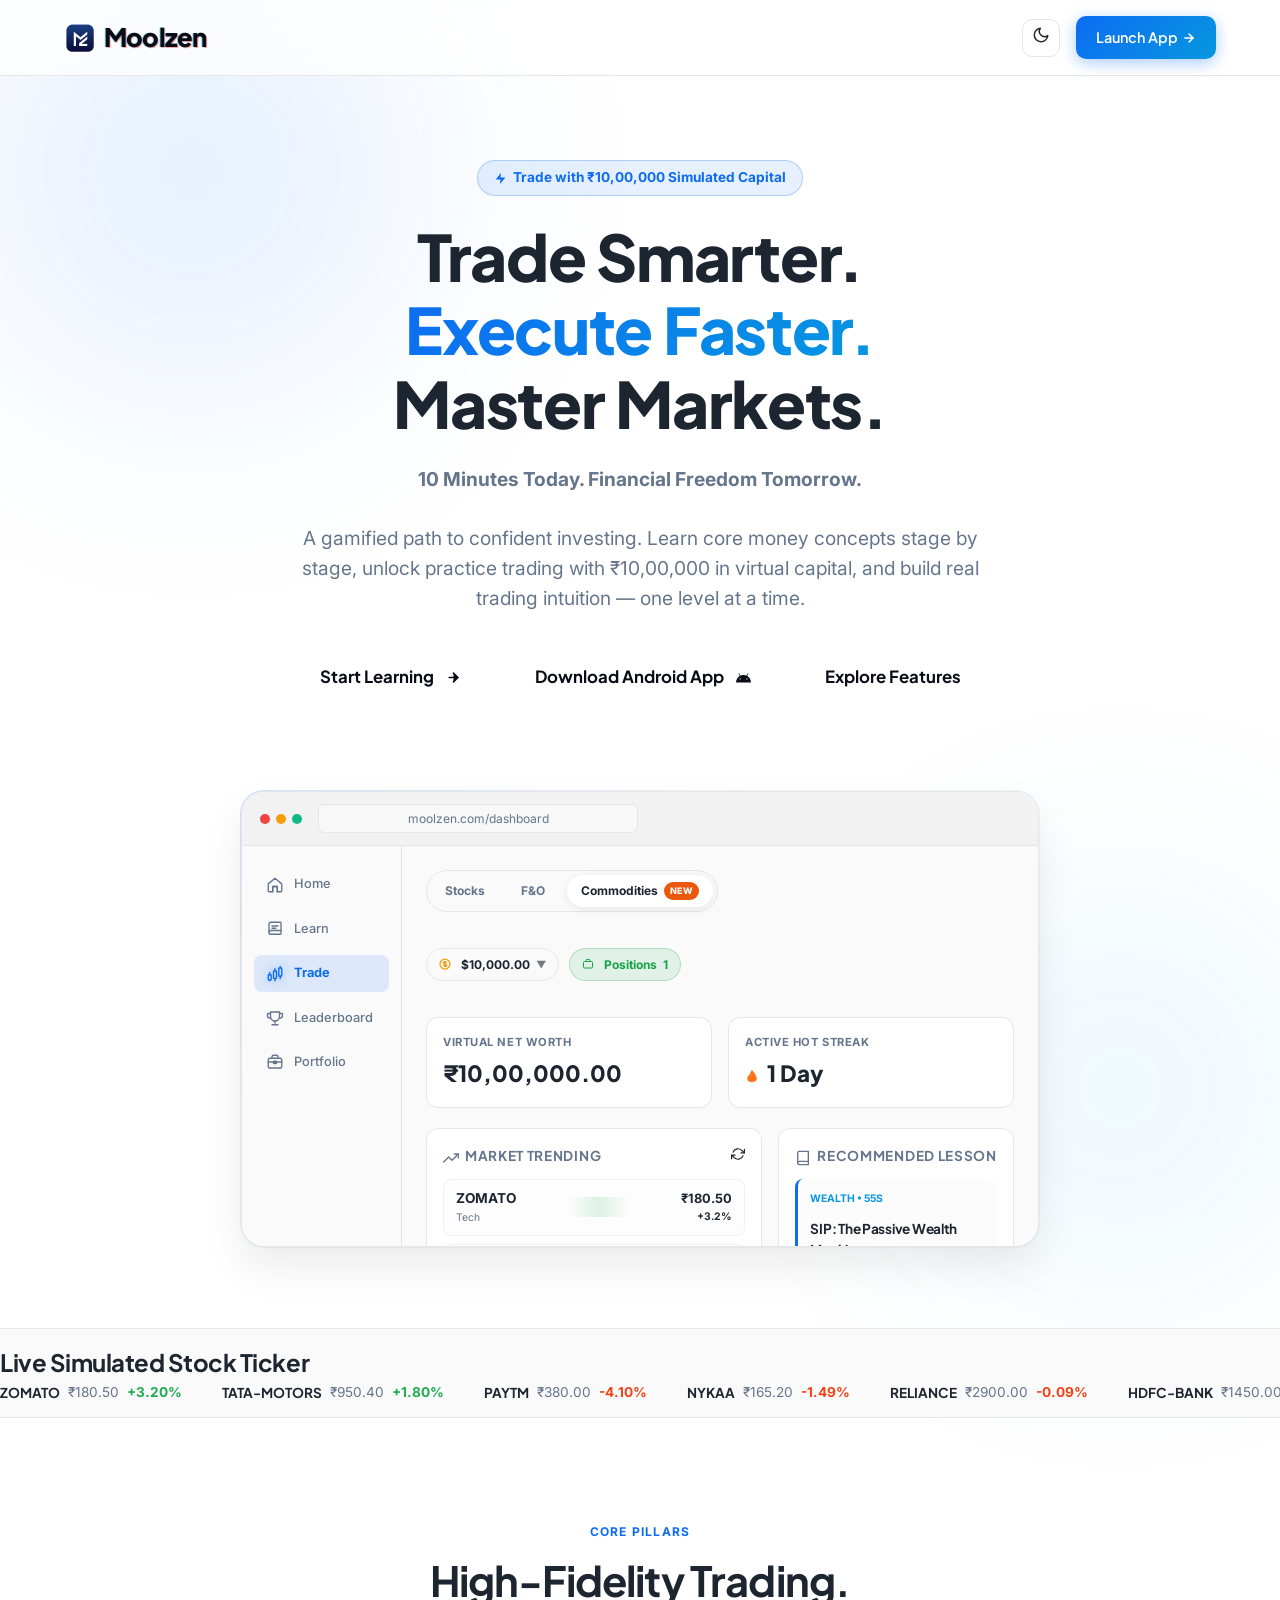
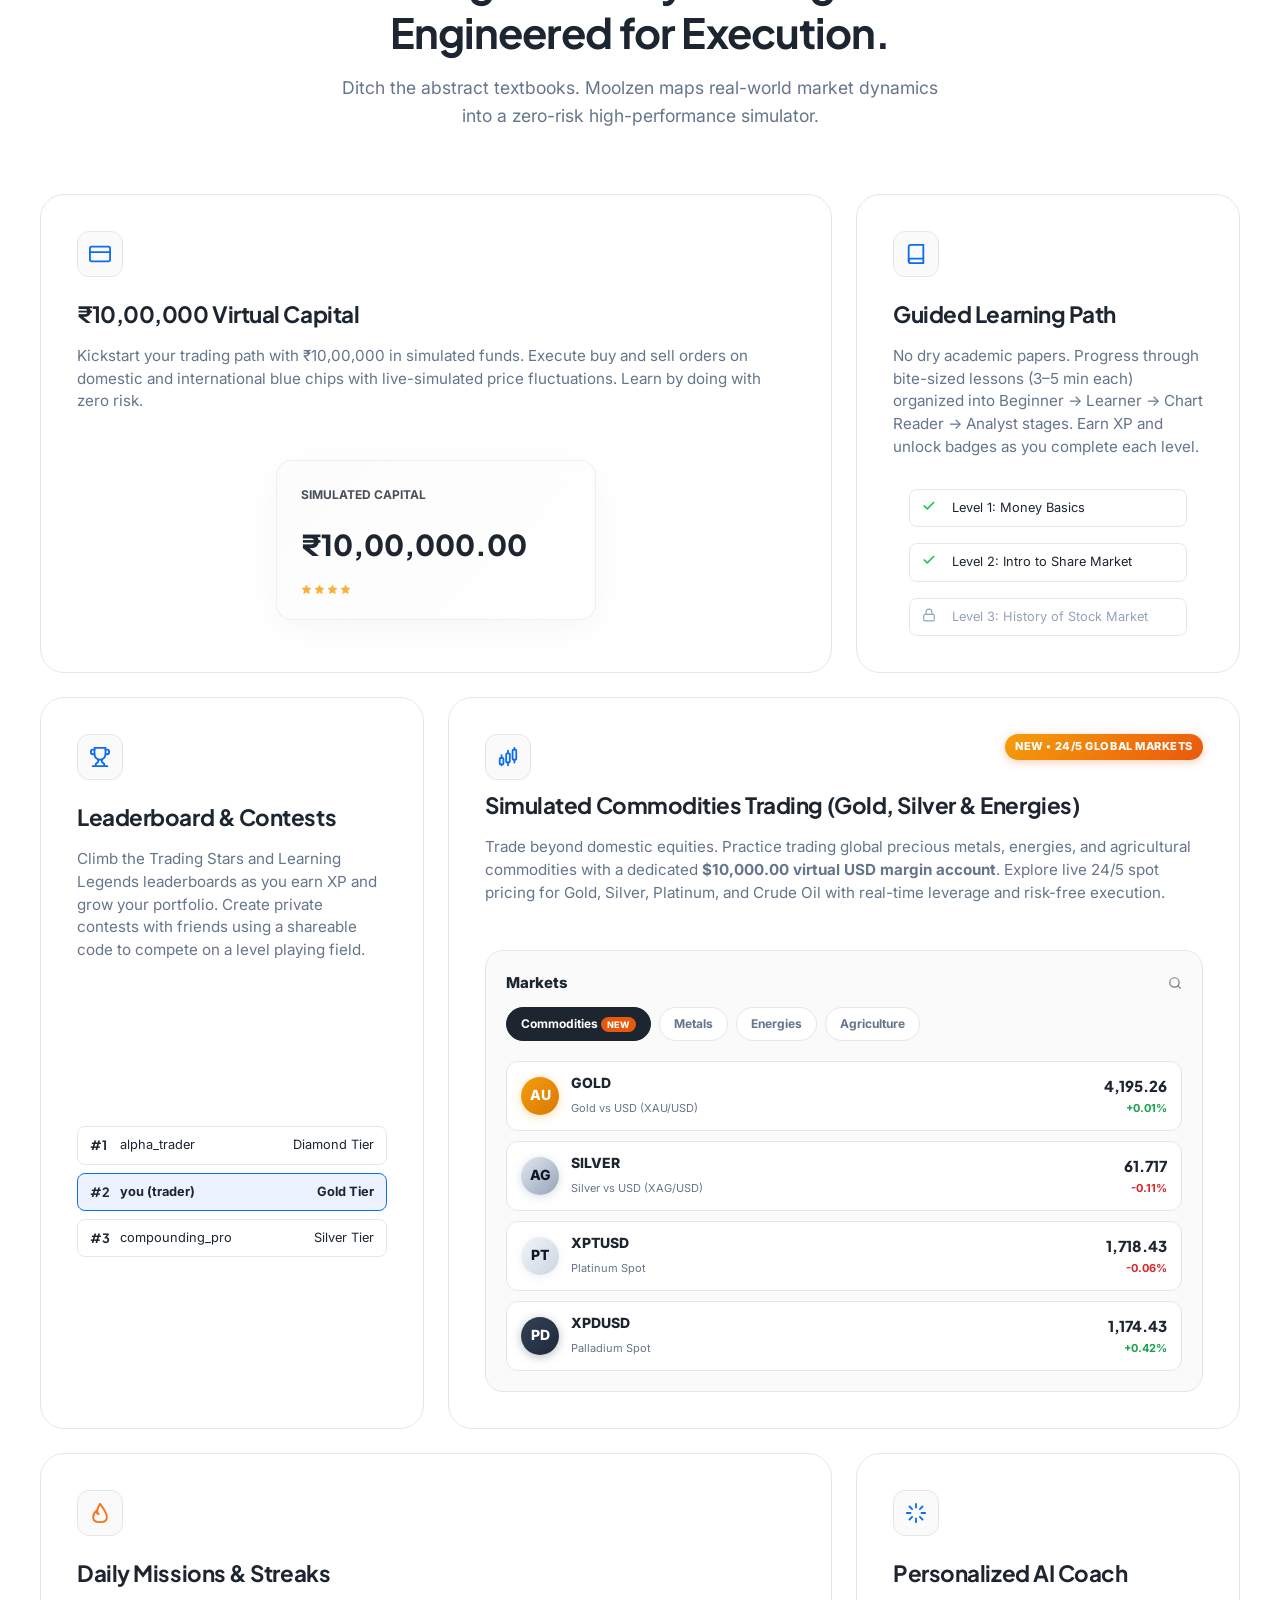
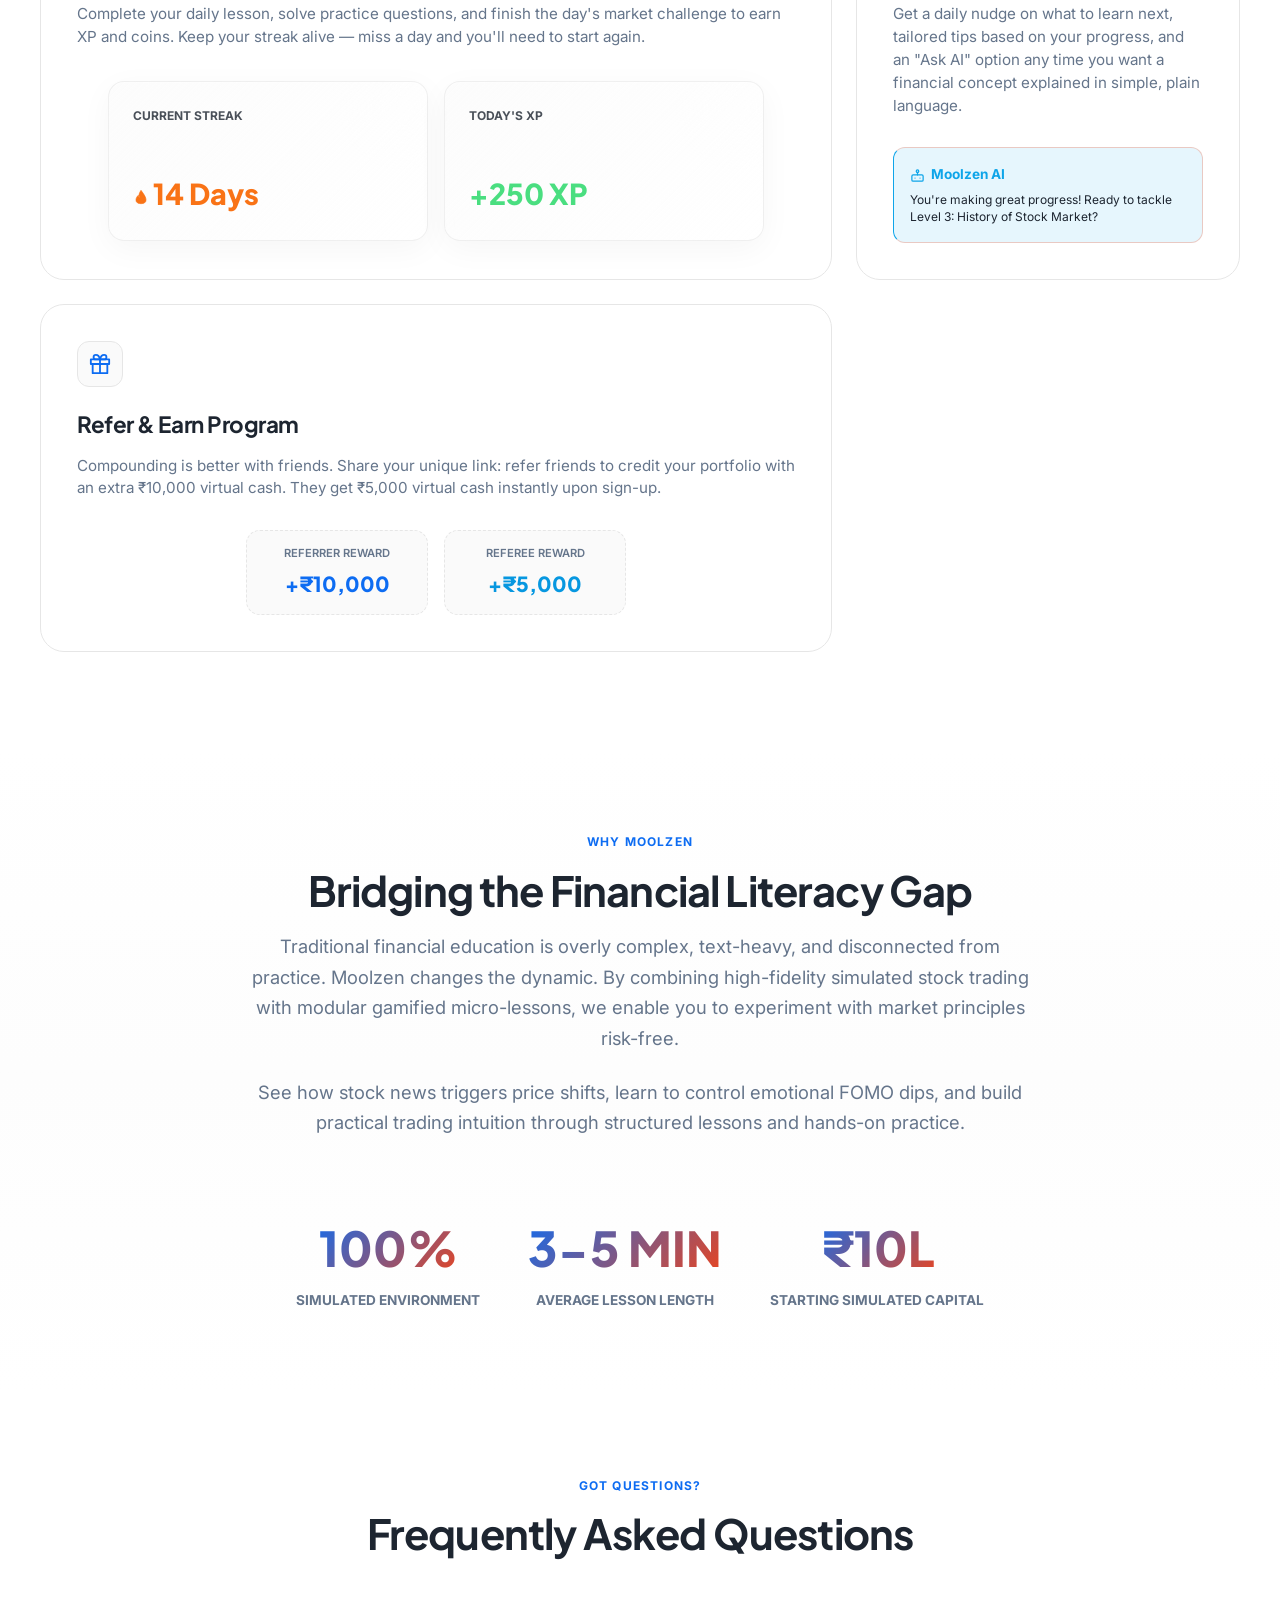
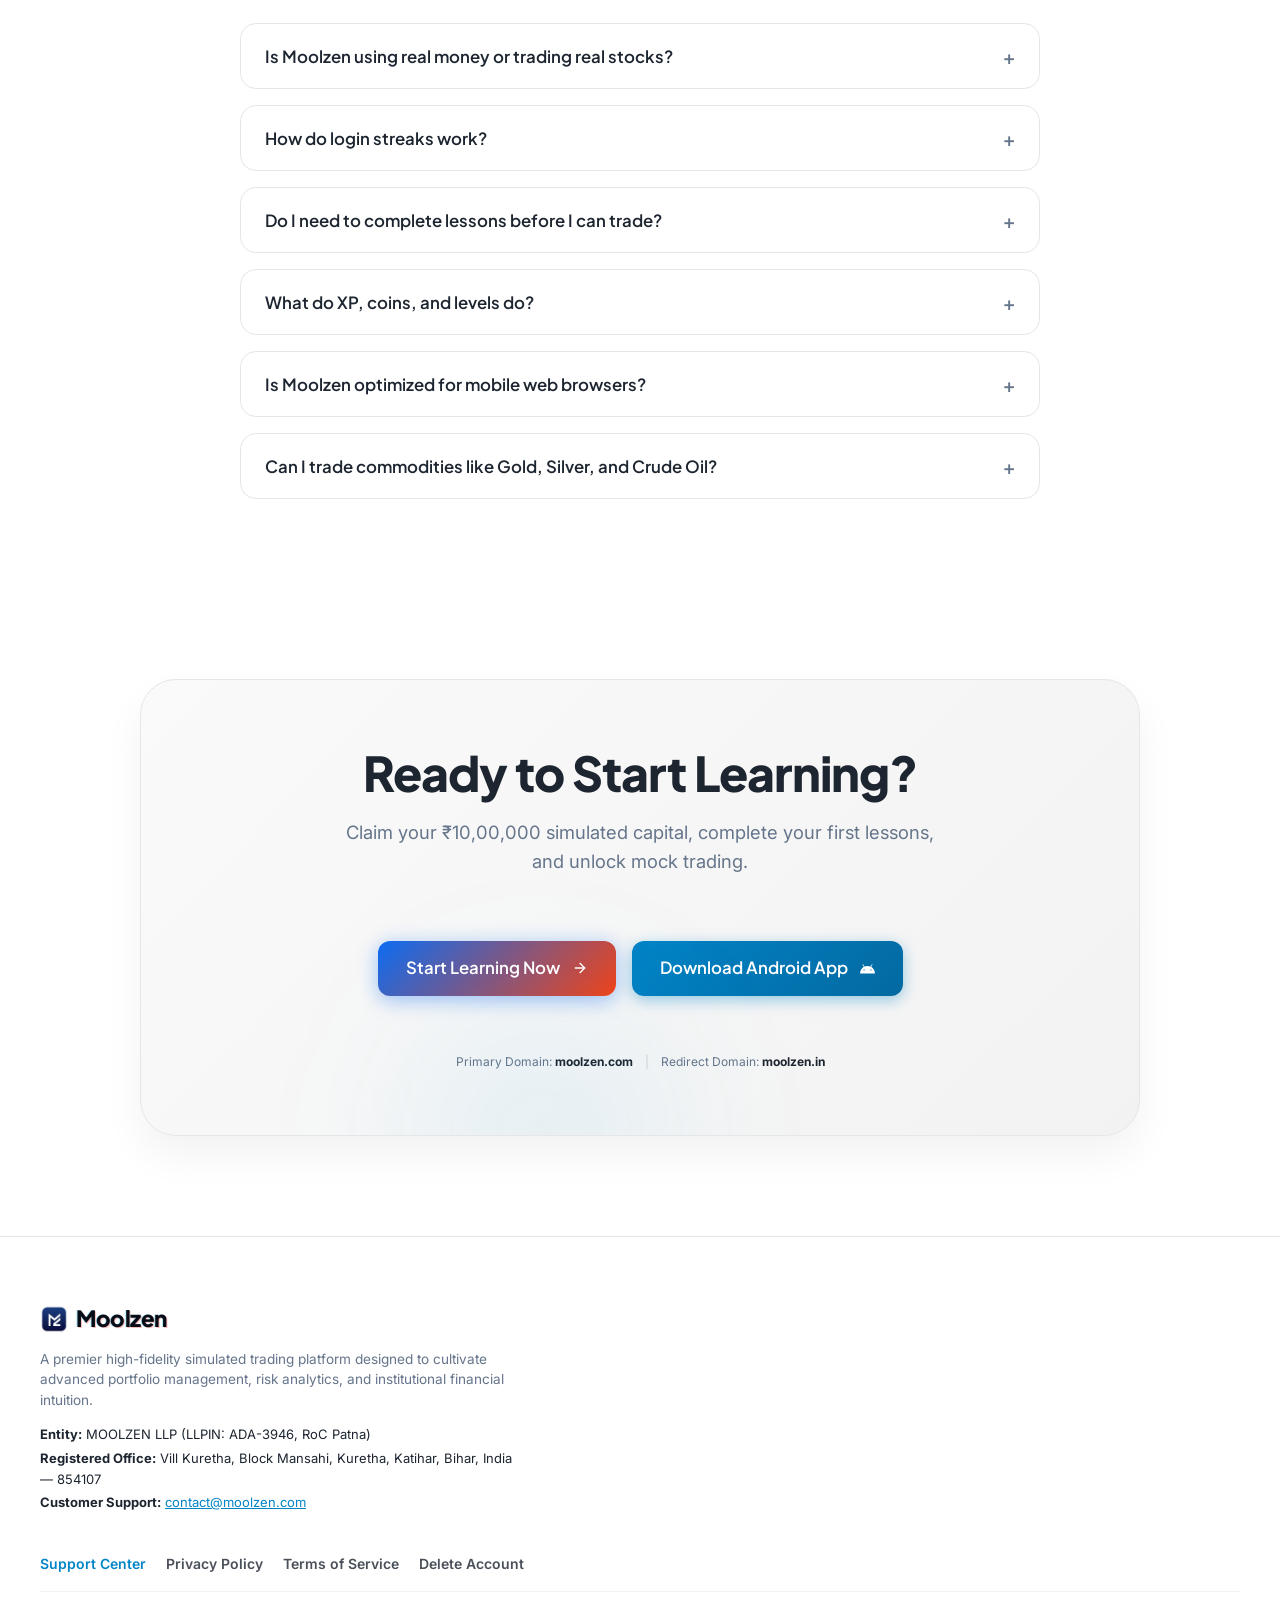
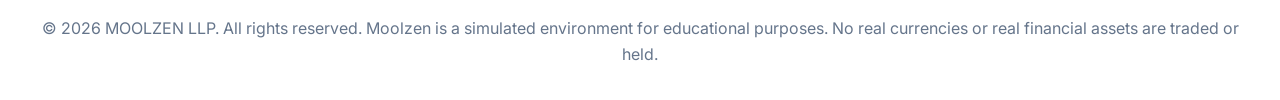
==== commit 882b664a: "style: set all three hero button cards to white background with black text" ====
--- a/index.html
+++ b/index.html
@@ -14,7 +14,7 @@
   <link rel="preconnect" href="https://fonts.gstatic.com" crossorigin>
   <link href="https://fonts.googleapis.com/css2?family=Inter:wght@300;400;500;600;700&family=Outfit:wght@400;500;600;700;800;900&family=Plus+Jakarta+Sans:wght@600;700;800;900&display=swap" rel="stylesheet">
   <!-- Premium Custom Styling Sheet (Cache busted) -->
-  <link rel="stylesheet" href="style.css?v=3.0">
+  <link rel="stylesheet" href="style.css?v=4.0">
 </head>
 <body>
 
@@ -81,13 +81,13 @@
         </p>
         
         <div class="hero-buttons">
-          <a href="https://app.moolzen.com/auth/login" id="hero-btn-primary" class="btn-primary-glow">
+          <a href="https://app.moolzen.com/auth/login" id="hero-btn-primary" class="btn-card-white">
             Start Learning <svg style="display: inline-block; vertical-align: middle; margin-left: 4px;" width="15" height="15" viewBox="0 0 24 24" fill="none" stroke="currentColor" stroke-width="2.5" stroke-linecap="round" stroke-linejoin="round"><line x1="5" y1="12" x2="19" y2="12"></line><polyline points="12 5 19 12 12 19"></polyline></svg>
           </a>
-          <a href="#" id="hero-btn-download" class="btn-primary-glow" style="background: linear-gradient(135deg, #0284c7, #0369a1); border: none; box-shadow: 0 4px 15px rgba(2, 132, 199, 0.4); text-decoration: none;" onclick="alert('The Android App is currently undergoing security review. Please launch the Web App directly on your device to trade!'); return false;">
+          <a href="#" id="hero-btn-download" class="btn-card-white" onclick="alert('The Android App is currently undergoing security review. Please launch the Web App directly on your device to trade!'); return false;">
             Download Android App <svg style="display: inline-block; vertical-align: middle; margin-left: 4px;" width="15" height="15" viewBox="0 0 24 24" fill="currentColor"><path d="M17.523 15.3414c-.5511 0-.9993-.4486-.9993-1.0003 0-.5512.4482-.9993.9993-.9993.5516 0 .9997.4481.9997.9993 0 .5517-.4481 1.0003-.9997 1.0003m-11.046 0c-.5511 0-.9993-.4486-.9993-1.0003 0-.5512.4482-.9993.9993-.9993.5516 0 .9997.4481.9997.9993 0 .5517-.4481 1.0003-.9997 1.0003m11.4045-6.02l1.996-3.4572c.1376-.238.0561-.5429-.1818-.6805-.238-.1375-.543-.0561-.6806.182l-2.0229 3.5038c-1.4646-.6675-3.1118-1.042-4.9922-1.042-1.8804 0-3.5276.3745-4.9922 1.042L5.0069 5.3657c-.1376-.238-.4426-.3195-.6806-.182-.238.1376-.3195.4426-.1818.6805l1.996 3.4572C2.6888 11.2866.3435 15.19.001 19.8131h23.998c-.3425-4.6231-2.6878-8.5265-6.1185-10.4917"/></svg>
           </a>
-          <a href="#features" id="hero-btn-secondary" class="btn-secondary-outline">
+          <a href="#features" id="hero-btn-secondary" class="btn-card-white">
             Explore Features
           </a>
         </div>
@@ -584,6 +584,6 @@
   </footer>
 
   <!-- Vanilla Interaction Script (Cache busted) -->
-  <script src="app.js?v=3.0"></script>
+  <script src="app.js?v=4.0"></script>
 </body>
 </html>
--- a/style.css
+++ b/style.css
@@ -163,6 +163,7 @@
   filter: brightness(1.08);
 }
 
+.btn-card-white,
 .btn-secondary-outline {
   color: #080c16 !important;
   text-decoration: none;
@@ -175,10 +176,18 @@
   border-radius: 12px;
   display: inline-flex;
   align-items: center;
+  gap: 8px;
   transition: all 0.2s ease;
   box-shadow: 0 4px 16px rgba(255, 255, 255, 0.18);
 }
 
+.btn-card-white svg,
+.btn-secondary-outline svg {
+  color: #080c16 !important;
+  fill: currentColor;
+}
+
+.btn-card-white:hover,
 .btn-secondary-outline:hover {
   background: #f1f5f9 !important;
   border-color: #e2e8f0 !important;
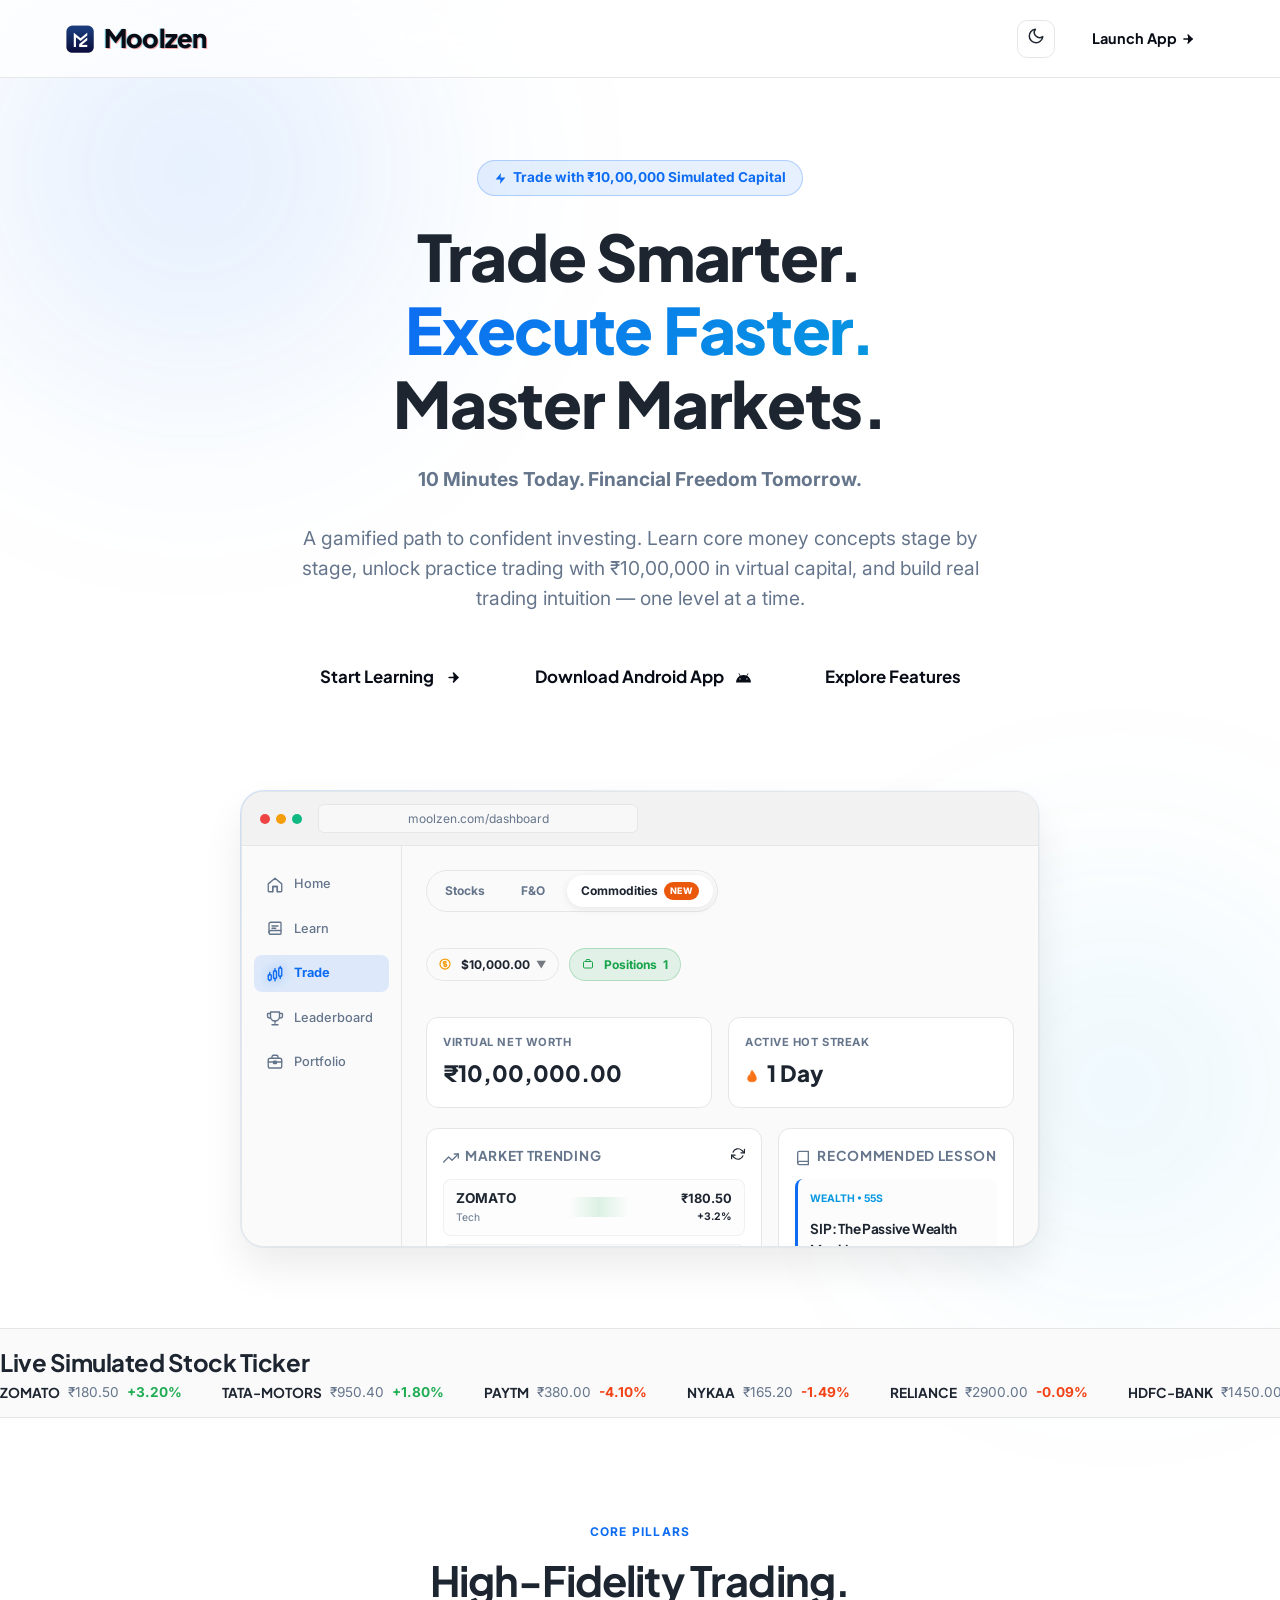
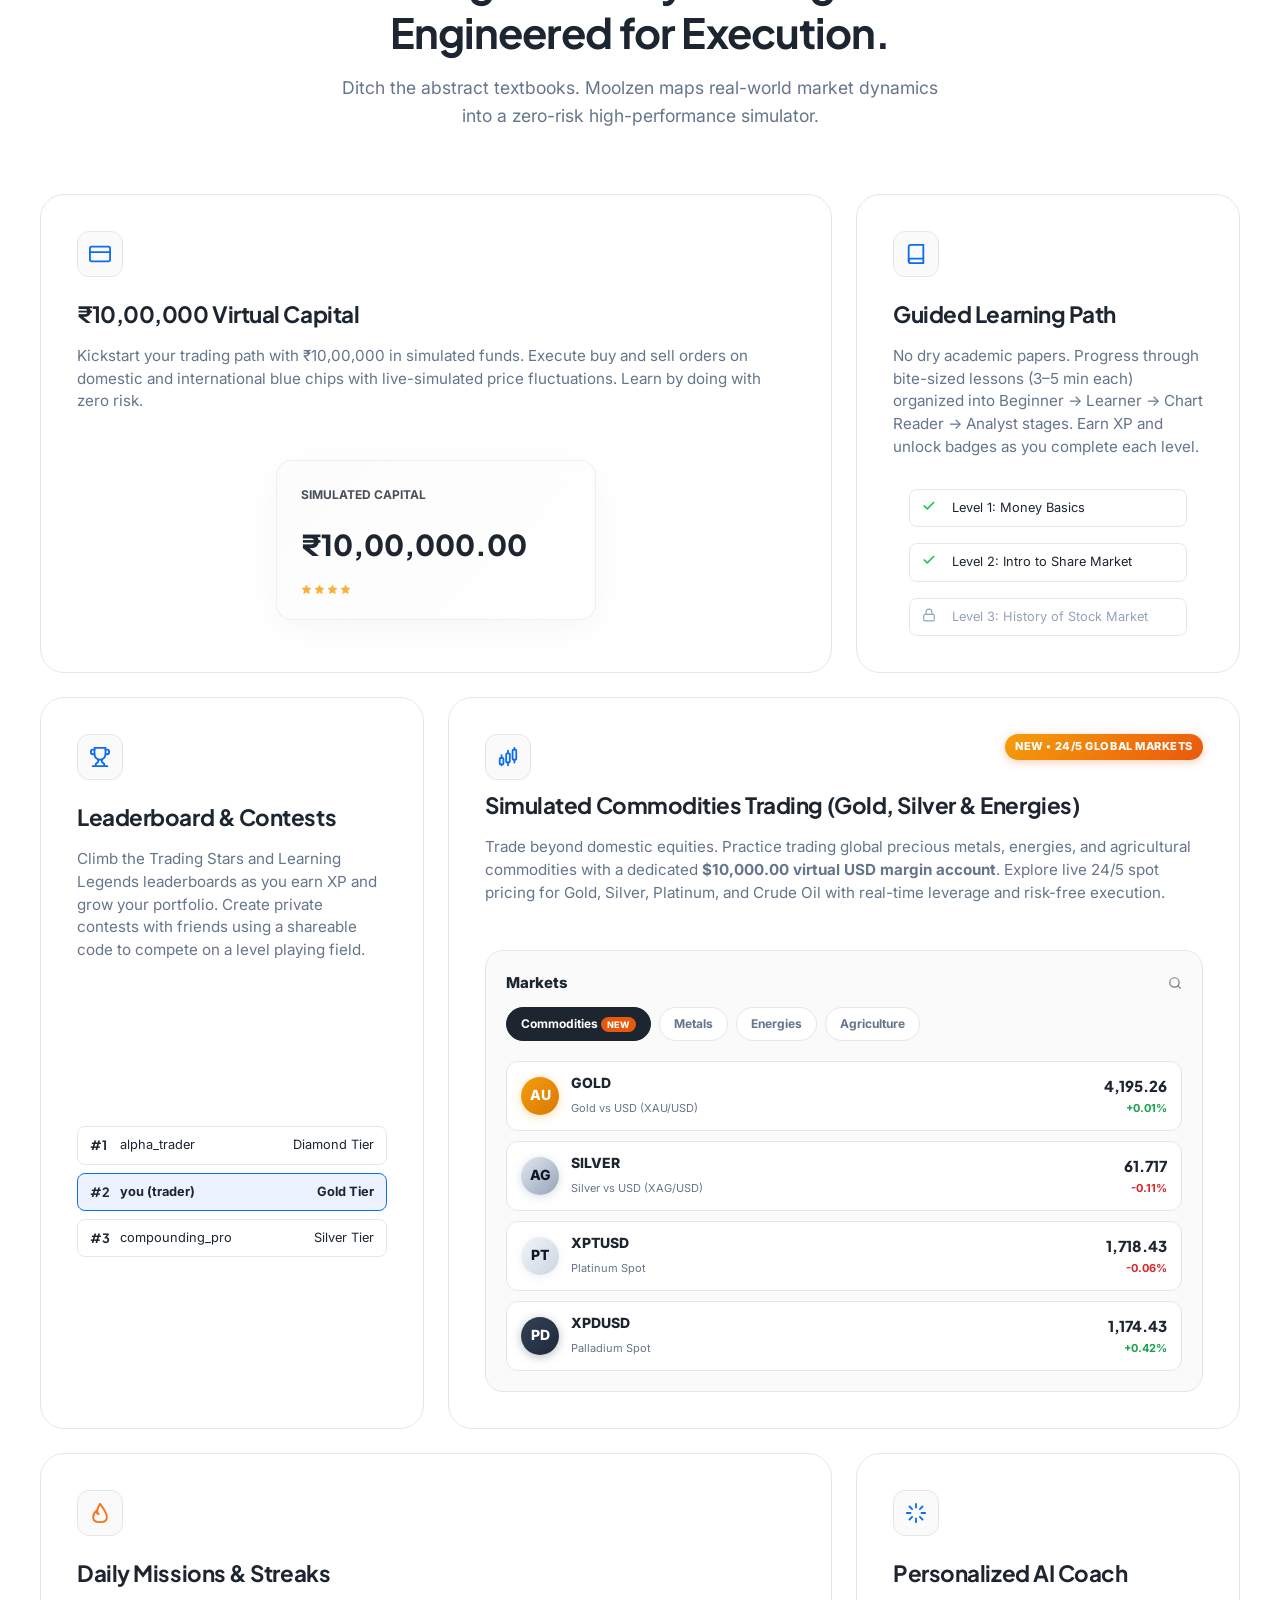
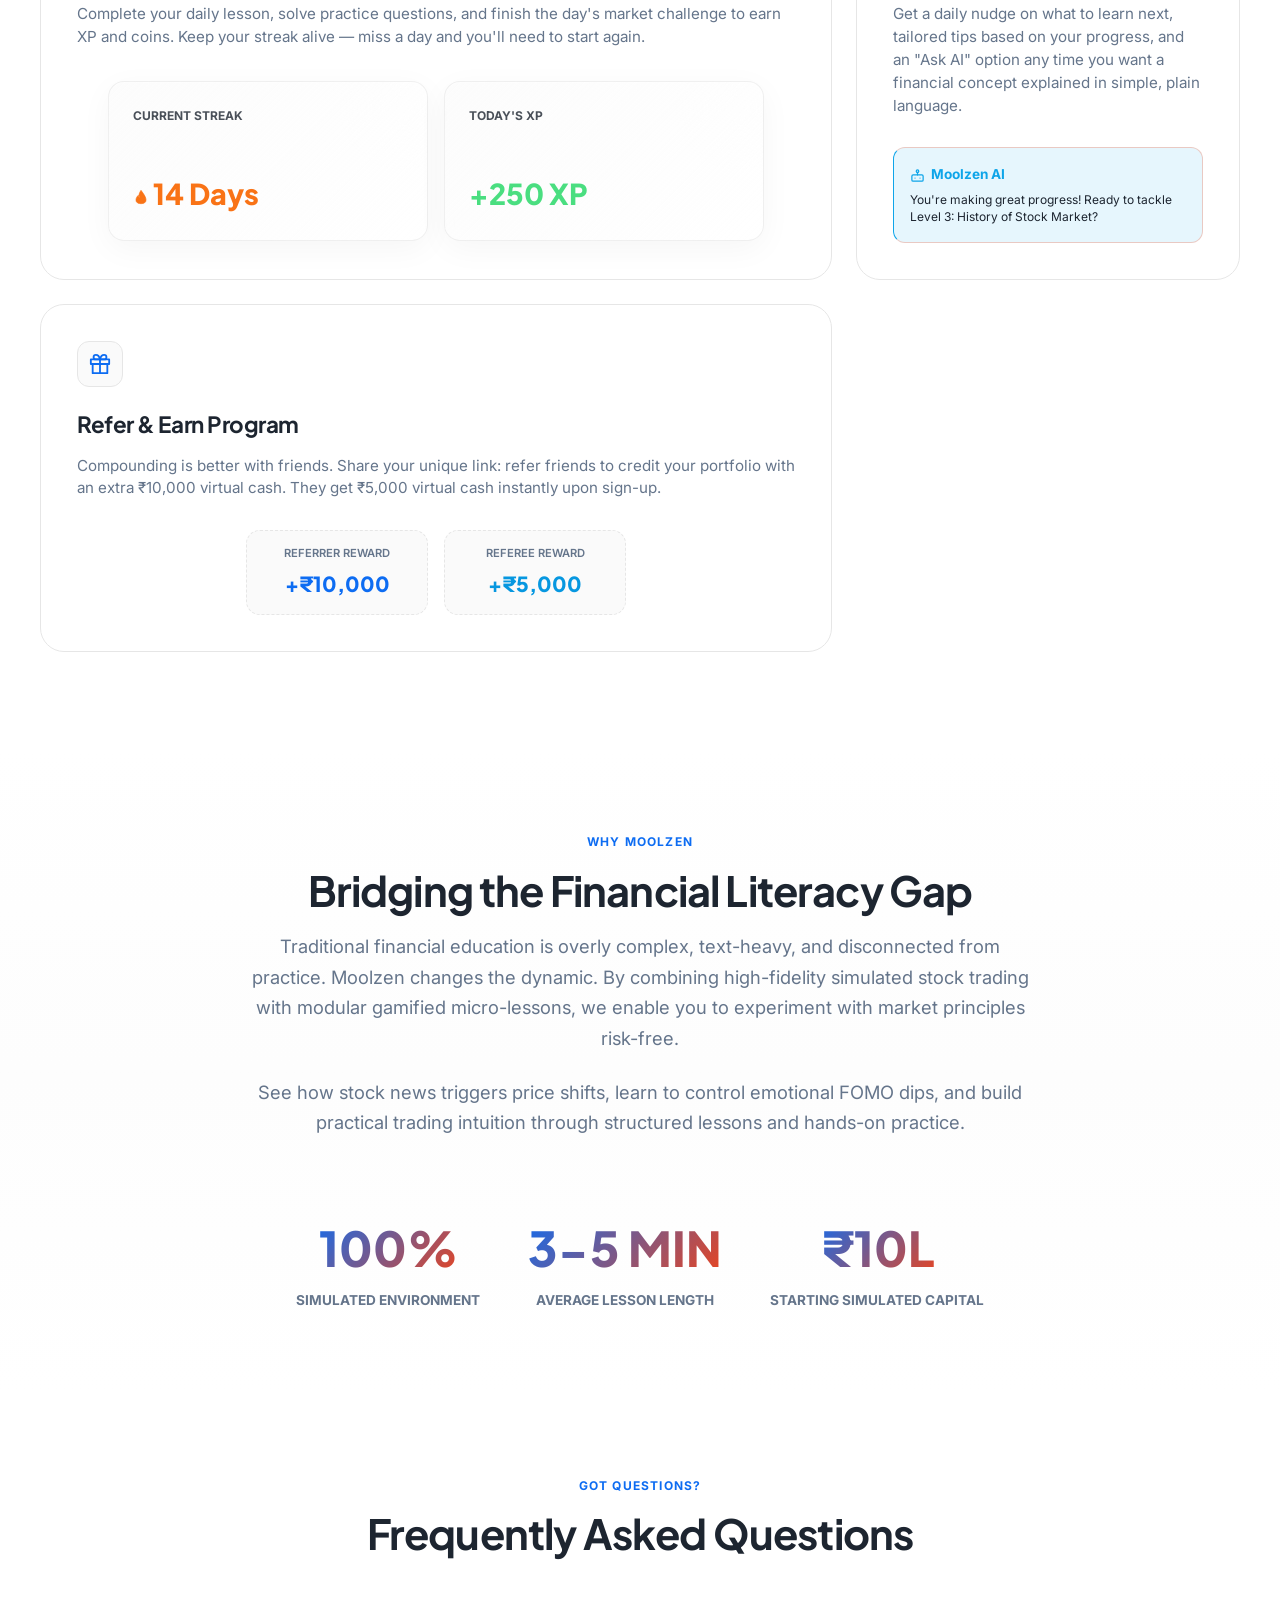
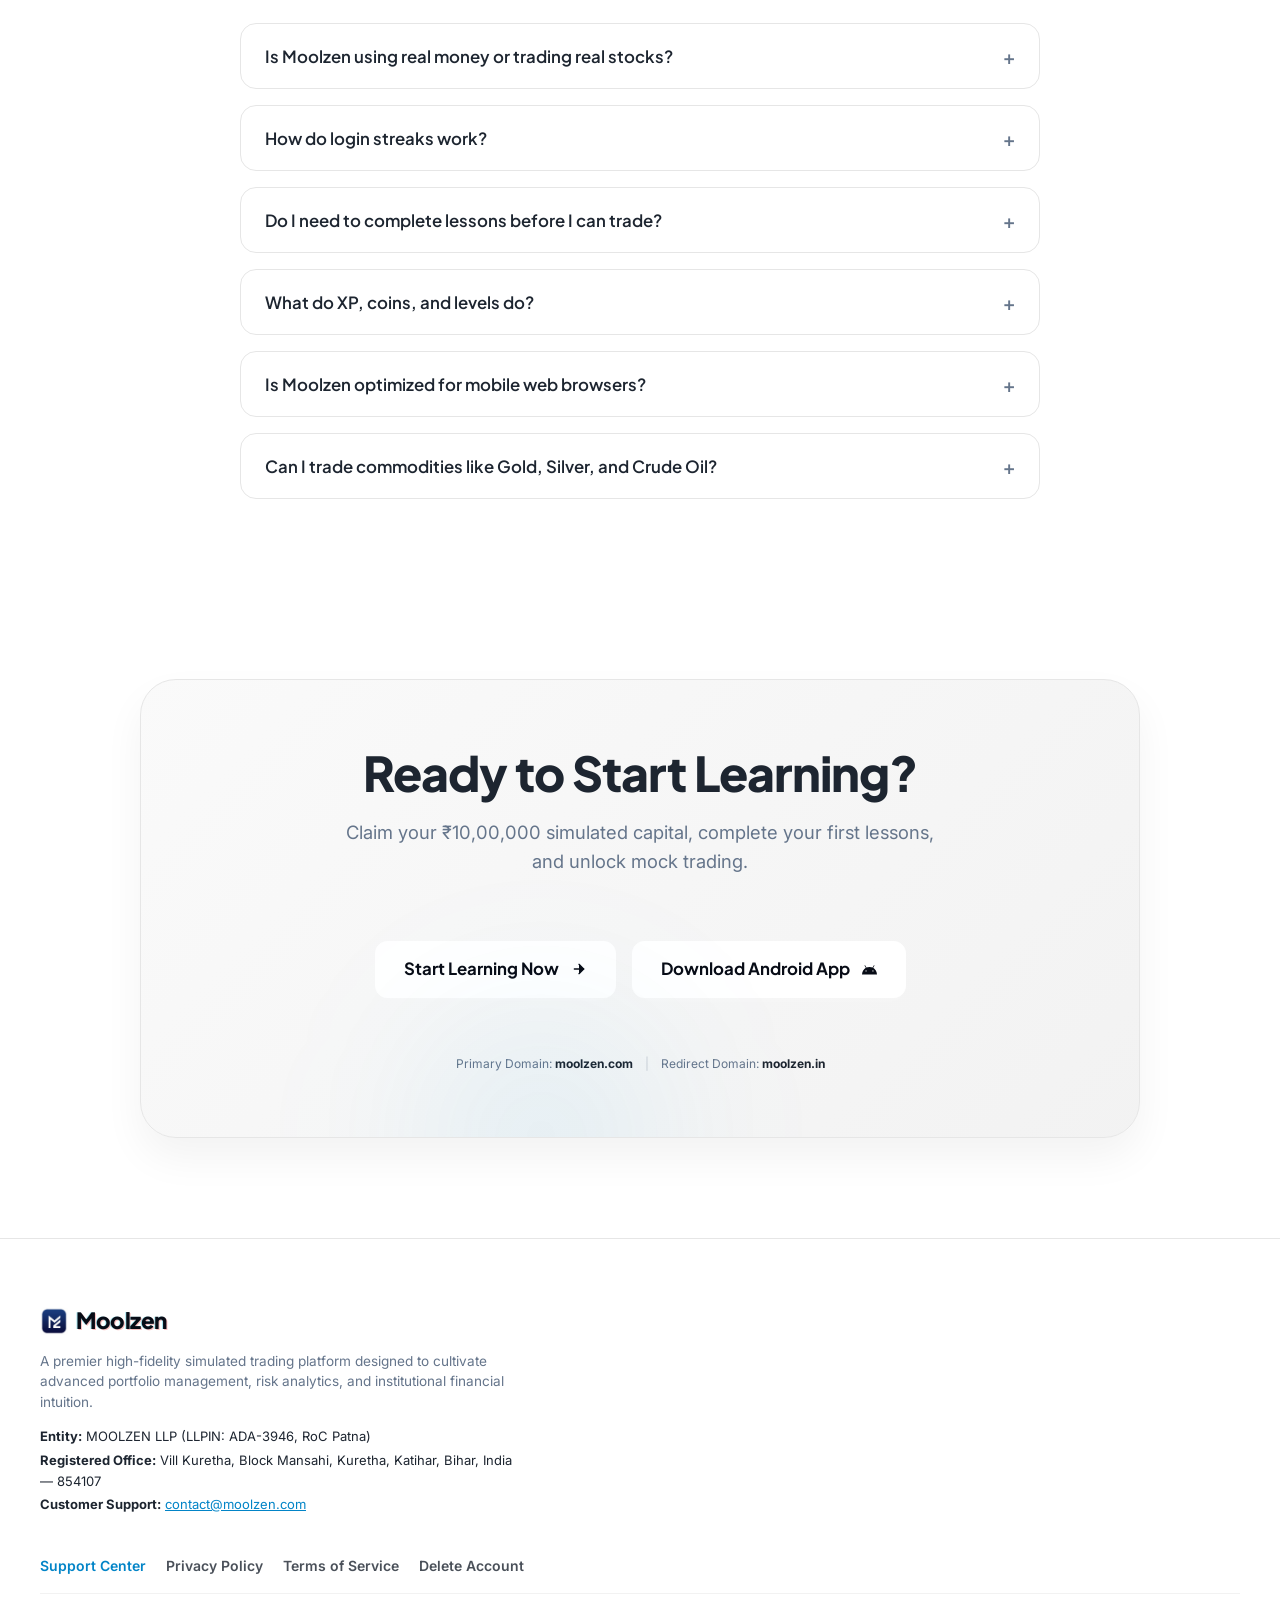
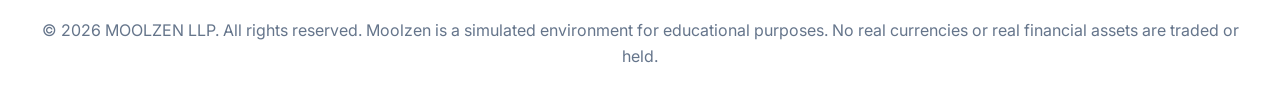
==== commit 9c991444: "style: set navbar Launch App button and final CTA buttons to white card with black text" ====
--- a/index.html
+++ b/index.html
@@ -14,7 +14,7 @@
   <link rel="preconnect" href="https://fonts.gstatic.com" crossorigin>
   <link href="https://fonts.googleapis.com/css2?family=Inter:wght@300;400;500;600;700&family=Outfit:wght@400;500;600;700;800;900&family=Plus+Jakarta+Sans:wght@600;700;800;900&display=swap" rel="stylesheet">
   <!-- Premium Custom Styling Sheet (Cache busted) -->
-  <link rel="stylesheet" href="style.css?v=4.0">
+  <link rel="stylesheet" href="style.css?v=5.0">
 </head>
 <body>
 
@@ -540,10 +540,10 @@
         <h2 class="cta-title">Ready to Start Learning?</h2>
         <p class="cta-subtitle">Claim your ₹10,00,000 simulated capital, complete your first lessons, and unlock mock trading.</p>
         <div style="display: flex; gap: 16px; justify-content: center; flex-wrap: wrap; margin-top: 24px; margin-bottom: 24px;">
-          <a href="https://app.moolzen.com/auth/login" id="cta-btn-join" class="btn-primary-glow" style="text-decoration: none;">
+          <a href="https://app.moolzen.com/auth/login" id="cta-btn-join" class="btn-card-white" style="text-decoration: none;">
             Start Learning Now <svg style="display: inline-block; vertical-align: middle; margin-left: 4px;" width="16" height="16" viewBox="0 0 24 24" fill="none" stroke="currentColor" stroke-width="2" stroke-linecap="round" stroke-linejoin="round"><line x1="5" y1="12" x2="19" y2="12"></line><polyline points="12 5 19 12 12 19"></polyline></svg>
           </a>
-          <a href="#" id="cta-btn-download" class="btn-primary-glow" style="background: linear-gradient(135deg, #0284c7, #0369a1); border: none; box-shadow: 0 4px 15px rgba(2, 132, 199, 0.4); text-decoration: none;" onclick="alert('The Android App is currently undergoing security review. Please launch the Web App directly on your device to trade!'); return false;">
+          <a href="#" id="cta-btn-download" class="btn-card-white" style="text-decoration: none;" onclick="alert('The Android App is currently undergoing security review. Please launch the Web App directly on your device to trade!'); return false;">
             Download Android App <svg style="display: inline-block; vertical-align: middle; margin-left: 4px;" width="15" height="15" viewBox="0 0 24 24" fill="currentColor"><path d="M17.523 15.3414c-.5511 0-.9993-.4486-.9993-1.0003 0-.5512.4482-.9993.9993-.9993.5516 0 .9997.4481.9997.9993 0 .5517-.4481 1.0003-.9997 1.0003m-11.046 0c-.5511 0-.9993-.4486-.9993-1.0003 0-.5512.4482-.9993.9993-.9993.5516 0 .9997.4481.9997.9993 0 .5517-.4481 1.0003-.9997 1.0003m11.4045-6.02l1.996-3.4572c.1376-.238.0561-.5429-.1818-.6805-.238-.1375-.543-.0561-.6806.182l-2.0229 3.5038c-1.4646-.6675-3.1118-1.042-4.9922-1.042-1.8804 0-3.5276.3745-4.9922 1.042L5.0069 5.3657c-.1376-.238-.4426-.3195-.6806-.182-.238.1376-.3195.4426-.1818.6805l1.996 3.4572C2.6888 11.2866.3435 15.19.001 19.8131h23.998c-.3425-4.6231-2.6878-8.5265-6.1185-10.4917"/></svg>
           </a>
         </div>
@@ -584,6 +584,6 @@
   </footer>
 
   <!-- Vanilla Interaction Script (Cache busted) -->
-  <script src="app.js?v=4.0"></script>
+  <script src="app.js?v=5.0"></script>
 </body>
 </html>
--- a/style.css
+++ b/style.css
@@ -119,34 +119,41 @@
 
 /* Button aesthetics */
 .btn-navbar-glow {
-  background: linear-gradient(135deg, hsl(var(--accent-primary)), hsl(var(--accent-cyan)));
-  color: #fff;
+  background: #ffffff !important;
+  color: #080c16 !important;
   text-decoration: none;
   font-family: var(--font-display);
-  font-weight: 600;
+  font-weight: 700;
   font-size: 0.9rem;
   padding: 10px 20px;
   border-radius: 10px;
-  border: none;
+  border: 1px solid #ffffff !important;
   cursor: pointer;
   transition: all 0.25s ease;
-  box-shadow: 0 4px 15px hsl(var(--accent-primary) / 0.35);
+  box-shadow: 0 4px 16px rgba(255, 255, 255, 0.2) !important;
   display: inline-flex;
   align-items: center;
 }
 
+.btn-navbar-glow svg {
+  color: #080c16 !important;
+  fill: currentColor;
+}
+
 .btn-navbar-glow:hover {
+  background: #f1f5f9 !important;
+  border-color: #e2e8f0 !important;
+  color: #000000 !important;
   transform: translateY(-1px);
-  box-shadow: 0 6px 20px hsl(var(--accent-primary) / 0.5);
-  filter: brightness(1.1);
+  box-shadow: 0 6px 22px rgba(255, 255, 255, 0.3) !important;
 }
 
 .btn-primary-glow {
-  background: linear-gradient(135deg, hsl(var(--accent-primary)), hsl(var(--accent-pink)));
-  color: #fff;
+  background: #ffffff !important;
+  color: #080c16 !important;
   text-decoration: none;
   font-family: var(--font-display);
-  font-weight: 600;
+  font-weight: 700;
   font-size: 1.05rem;
   padding: 14px 28px;
   border-radius: 12px;
@@ -154,13 +161,21 @@
   align-items: center;
   gap: 8px;
   transition: all 0.25s cubic-bezier(0.4, 0, 0.2, 1);
-  box-shadow: 0 4px 20px hsl(var(--accent-primary) / 0.4);
+  box-shadow: 0 4px 16px rgba(255, 255, 255, 0.18) !important;
+  border: 1px solid #ffffff !important;
+}
+
+.btn-primary-glow svg {
+  color: #080c16 !important;
+  fill: currentColor;
 }
 
 .btn-primary-glow:hover {
+  background: #f1f5f9 !important;
+  border-color: #e2e8f0 !important;
+  color: #000000 !important;
   transform: translateY(-2px);
-  box-shadow: 0 8px 30px hsl(var(--accent-primary) / 0.6), 0 0 15px hsl(var(--accent-pink) / 0.3);
-  filter: brightness(1.08);
+  box-shadow: 0 8px 24px rgba(255, 255, 255, 0.28) !important;
 }
 
 .btn-card-white,
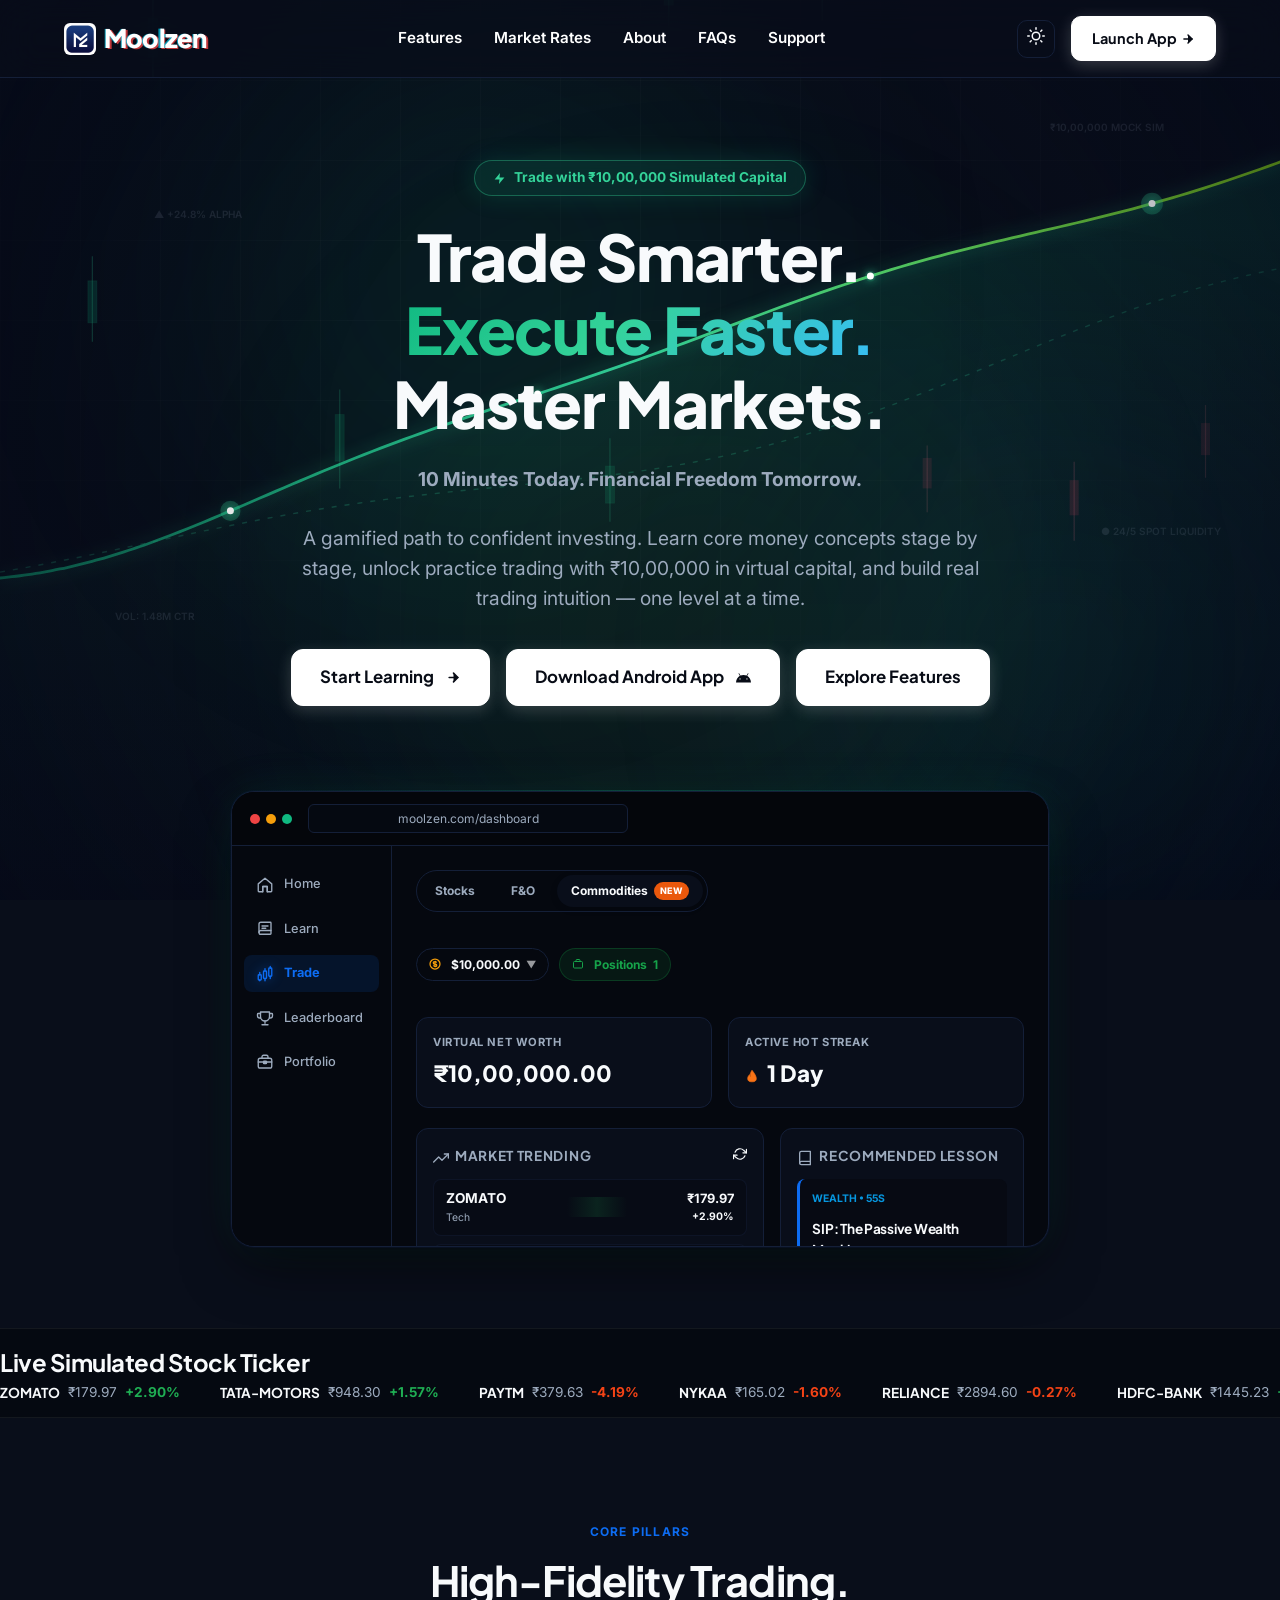
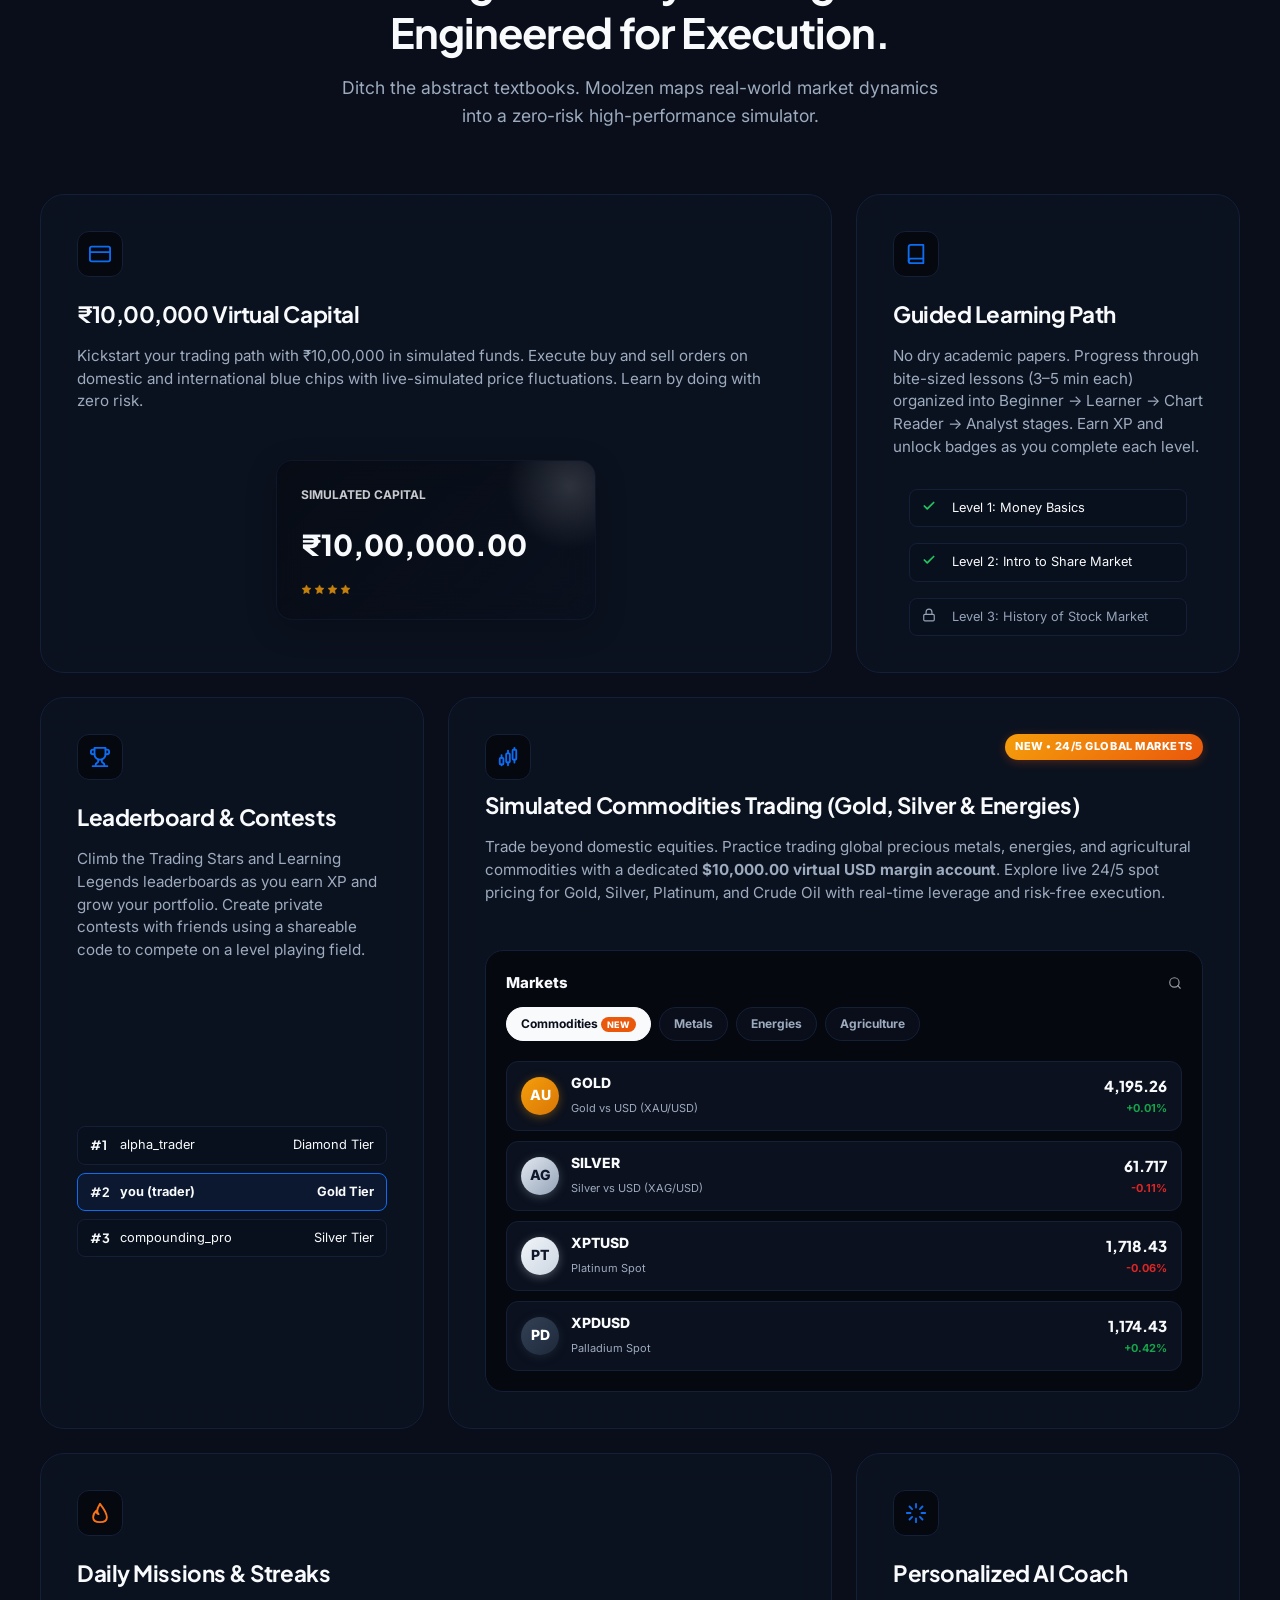
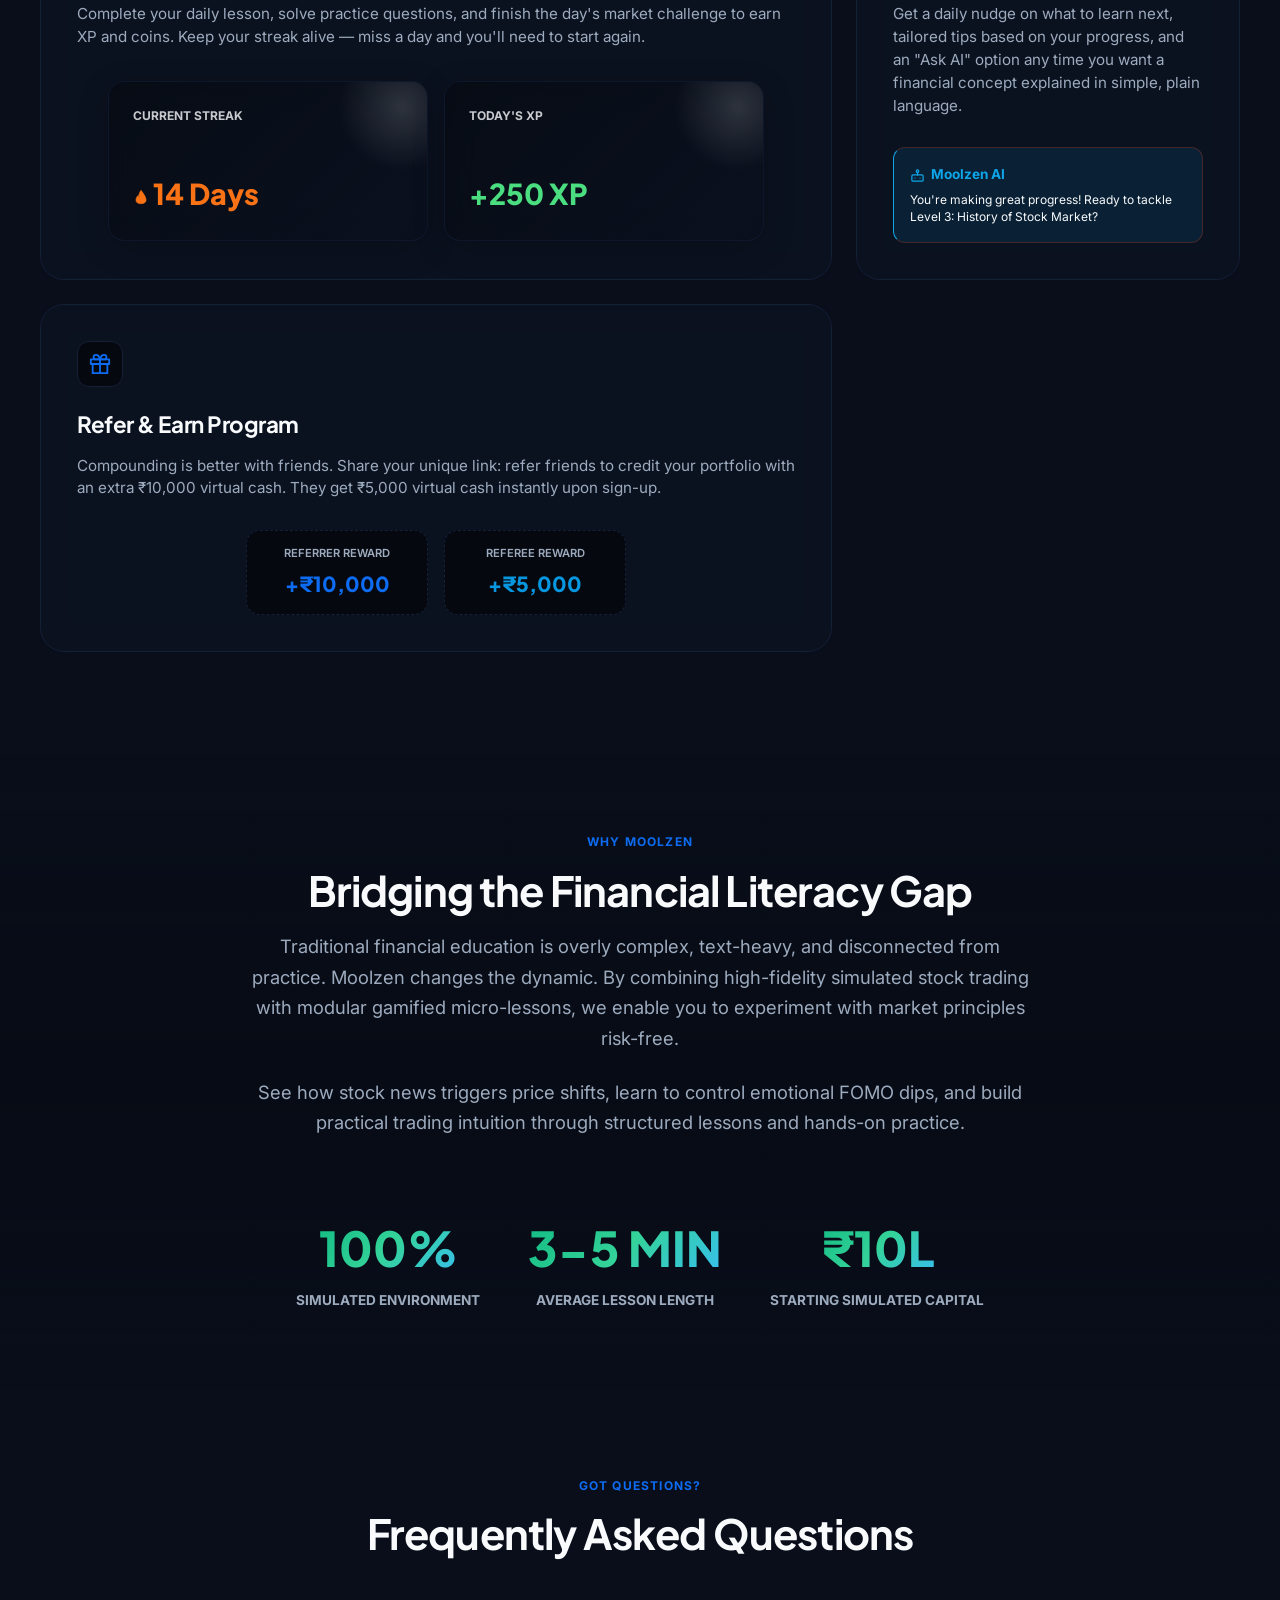
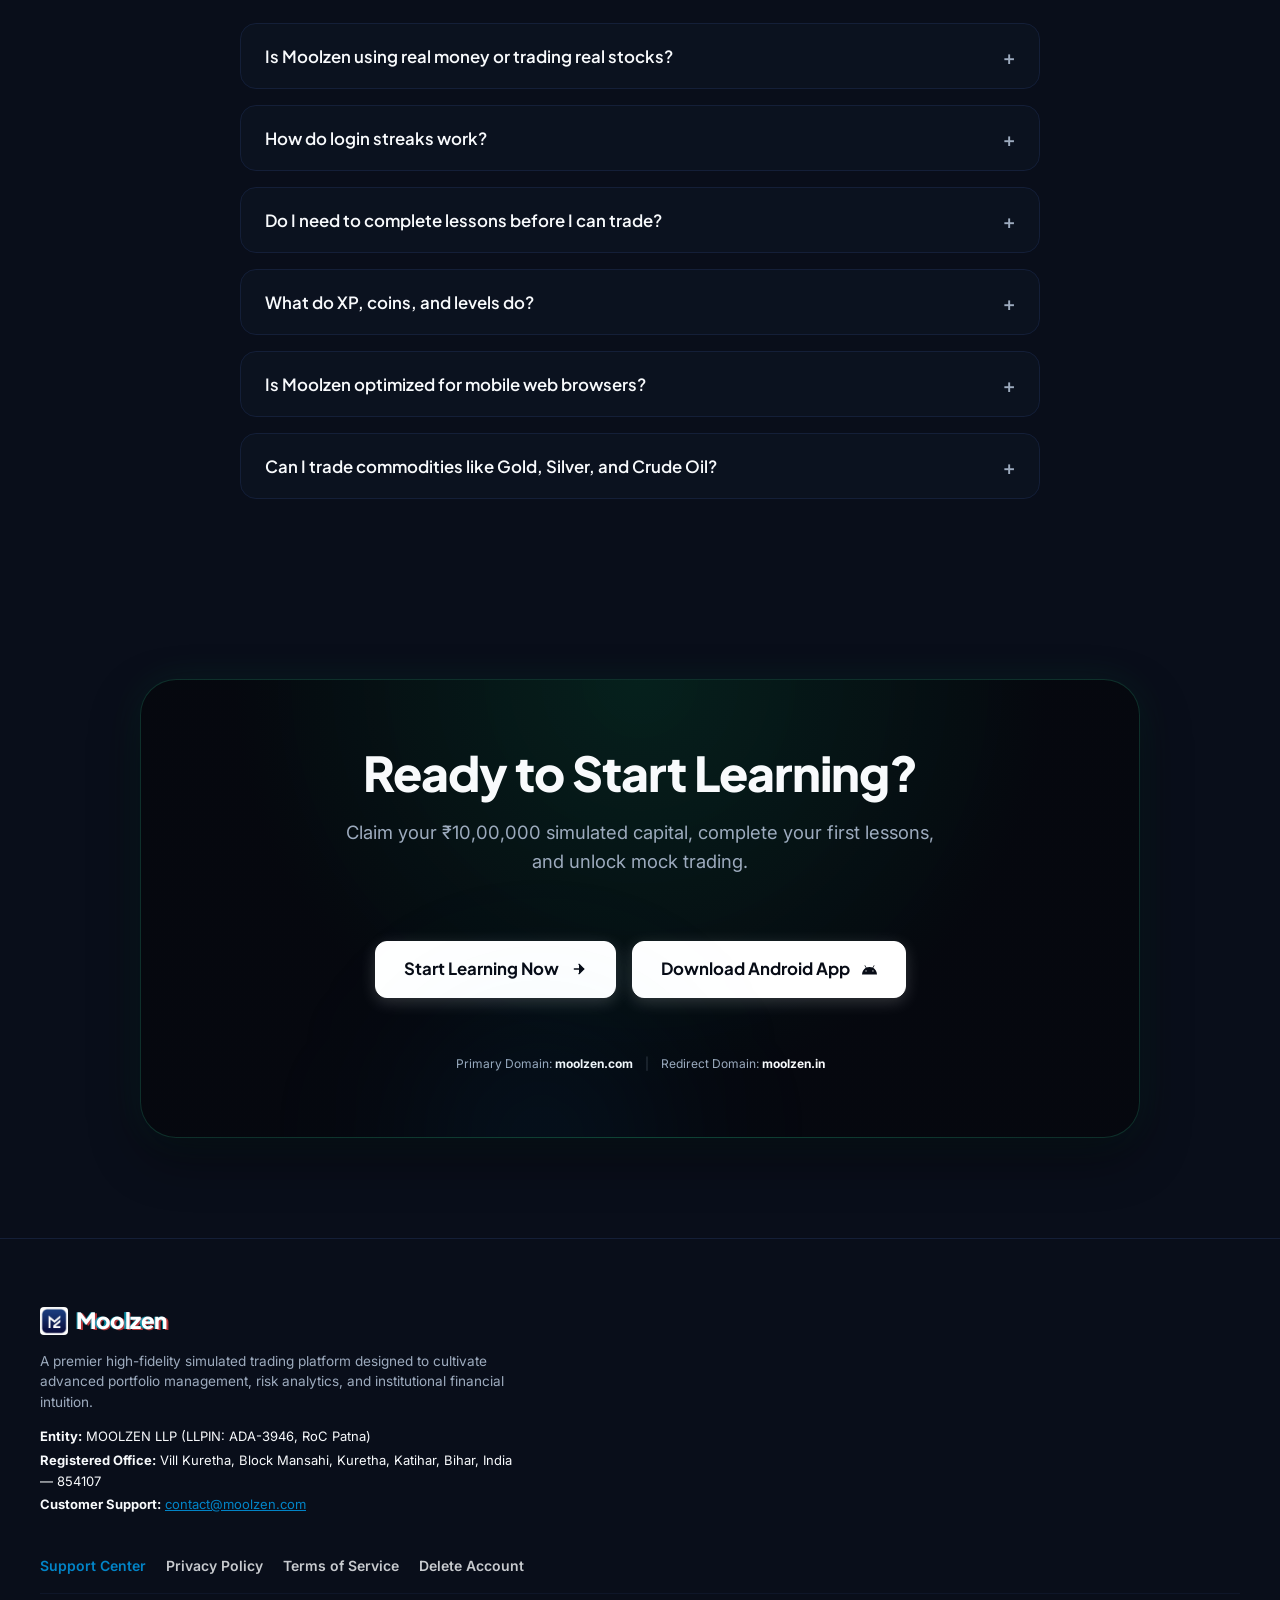
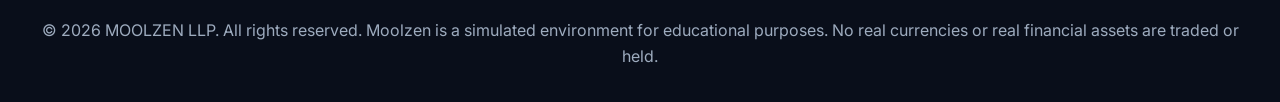
==== commit 39147722: "feat: Robinhood-inspired dynamic fintech background with fluid gradients, canvas market curves, and " ====
--- a/index.html
+++ b/index.html
@@ -14,13 +14,20 @@
   <link rel="preconnect" href="https://fonts.gstatic.com" crossorigin>
   <link href="https://fonts.googleapis.com/css2?family=Inter:wght@300;400;500;600;700&family=Outfit:wght@400;500;600;700;800;900&family=Plus+Jakarta+Sans:wght@600;700;800;900&display=swap" rel="stylesheet">
   <!-- Premium Custom Styling Sheet (Cache busted) -->
-  <link rel="stylesheet" href="style.css?v=5.0">
+  <link rel="stylesheet" href="style.css?v=6.0">
 </head>
-<body>
-
-  <!-- Background Glow Accents -->
-  <div class="glow-accent-1" aria-hidden="true"></div>
-  <div class="glow-accent-2" aria-hidden="true"></div>
+<body class="dark-theme">
+
+  <!-- Robinhood-Inspired Dynamic Fintech Background Experience -->
+  <div class="moolzen-dynamic-bg" id="moolzen-dynamic-bg" aria-hidden="true">
+    <div class="bg-orb bg-orb-1"></div>
+    <div class="bg-orb bg-orb-2"></div>
+    <div class="bg-orb bg-orb-3"></div>
+    <div class="bg-orb-cursor" id="bg-orb-cursor"></div>
+    <div class="bg-market-grid"></div>
+    <canvas id="moolzen-market-canvas" class="bg-market-canvas"></canvas>
+    <div class="bg-depth-vignette"></div>
+  </div>
 
   <!-- Header Section -->
   <header class="navbar-header" id="navbar">
@@ -584,6 +591,6 @@
   </footer>
 
   <!-- Vanilla Interaction Script (Cache busted) -->
-  <script src="app.js?v=5.0"></script>
+  <script src="app.js?v=6.0"></script>
 </body>
 </html>
--- a/style.css
+++ b/style.css
@@ -24,17 +24,17 @@
   --text-muted: 215 16% 47%;       /* #4B5563 - Cool Grey Muted Text */
 }
 
-/* Sleek Dark Mode Overrides (matching app) */
+/* Sleek Dark Mode Overrides (Fintech Obsidian & Moolzen Emerald) */
 .dark-theme {
-  --bg-primary: 222 47% 11%;      /* #0F172A - Deep Slate Blue */
-  --bg-secondary: 222 47% 6%;     /* #020617 - Darker Slate */
-  --bg-tertiary: 222 47% 4%;      /* Extra Dark Slate */
-  --card-bg: 222 47% 13% / 0.95;  /* Dark card background */
-  --card-border: 222 47% 18%;     /* Darker border */
+  --bg-primary: 222 47% 7%;        /* #080C14 - Deep Obsidian Slate */
+  --bg-secondary: 222 47% 4%;       /* #030712 - Rich Void Slate */
+  --bg-tertiary: 222 47% 3%;        /* #02050D - Ultra Dark */
+  --card-bg: 222 47% 9% / 0.85;     /* Semi-transparent Glass */
+  --card-border: 222 47% 15%;      /* Subtle Slate Border */
 
   /* Text Colors */
-  --text-primary: 210 40% 98%;    /* Near white text */
-  --text-muted: 215 20% 65%;      /* Muted text */
+  --text-primary: 210 40% 98%;    /* Crisp White Text */
+  --text-muted: 215 20% 68%;      /* Muted Slate Text */
 }
 
 /* Base resets & layouts */
@@ -56,6 +56,7 @@
   color: hsl(var(--text-primary));
   line-height: 1.6;
   position: relative;
+  min-height: 100vh;
 }
 
 /* Premium scrollbar */
@@ -71,32 +72,155 @@
   border: 2px solid hsl(var(--bg-primary));
 }
 ::-webkit-scrollbar-thumb:hover {
-  background: hsl(var(--accent-primary) / 0.6);
-}
-
-/* Background Gradients */
-.glow-accent-1 {
+  background: rgba(16, 185, 129, 0.5);
+}
+
+/* ========================================================
+   ROBINHOOD-INSPIRED DYNAMIC BACKGROUND SYSTEM
+   ======================================================== */
+.moolzen-dynamic-bg {
+  position: fixed;
+  top: 0;
+  left: 0;
+  width: 100vw;
+  height: 100vh;
+  pointer-events: none !important;
+  z-index: 0;
+  overflow: hidden;
+  background-color: transparent;
+}
+
+/* 1. Fluid Ambient Gradient Orbs */
+.bg-orb {
   position: absolute;
-  top: -150px;
-  left: -10%;
-  width: 50vw;
-  height: 50vw;
-  background: radial-gradient(circle, hsl(var(--accent-primary) / 0.15) 0%, transparent 70%);
-  z-index: -1;
+  border-radius: 50%;
+  filter: blur(120px);
+  opacity: 0.22;
+  will-change: transform, opacity;
   pointer-events: none;
-  filter: blur(100px);
-}
-
-.glow-accent-2 {
+}
+
+.dark-theme .bg-orb {
+  opacity: 0.28;
+}
+
+/* Primary Emerald Aura in upper hero zone */
+.bg-orb-1 {
+  top: -15%;
+  left: 5%;
+  width: 65vw;
+  height: 65vw;
+  max-width: 900px;
+  max-height: 900px;
+  background: radial-gradient(circle, rgba(16, 185, 129, 0.45) 0%, rgba(5, 150, 105, 0.2) 45%, transparent 70%);
+  animation: floatOrb1 28s ease-in-out infinite alternate;
+}
+
+/* Fresh Mint Aura drifting mid-screen */
+.bg-orb-2 {
+  top: 35%;
+  right: -10%;
+  width: 55vw;
+  height: 55vw;
+  max-width: 800px;
+  max-height: 800px;
+  background: radial-gradient(circle, rgba(52, 211, 153, 0.35) 0%, rgba(14, 165, 233, 0.15) 50%, transparent 70%);
+  animation: floatOrb2 36s ease-in-out infinite alternate;
+}
+
+/* Soft Lime & Deep Emerald Aura in lower section */
+.bg-orb-3 {
+  bottom: -20%;
+  left: 20%;
+  width: 70vw;
+  height: 70vw;
+  max-width: 950px;
+  max-height: 950px;
+  background: radial-gradient(circle, rgba(132, 204, 22, 0.25) 0%, rgba(16, 185, 129, 0.2) 45%, transparent 70%);
+  animation: floatOrb3 42s ease-in-out infinite alternate;
+}
+
+/* Interactive Cursor Ambient Follow Aura */
+.bg-orb-cursor {
   position: absolute;
-  top: 800px;
-  right: -10%;
-  width: 45vw;
-  height: 45vw;
-  background: radial-gradient(circle, hsl(var(--accent-cyan) / 0.1) 0%, transparent 70%);
-  z-index: -1;
+  top: 0;
+  left: 0;
+  width: 650px;
+  height: 650px;
+  margin-top: -325px;
+  margin-left: -325px;
+  border-radius: 50%;
+  background: radial-gradient(circle, rgba(16, 185, 129, 0.18) 0%, rgba(52, 211, 153, 0.08) 35%, transparent 70%);
+  filter: blur(80px);
   pointer-events: none;
-  filter: blur(100px);
+  opacity: 0;
+  transition: opacity 0.6s ease;
+  will-change: transform;
+}
+
+.bg-orb-cursor.active {
+  opacity: 1;
+}
+
+/* Keyframes for organic drifting fluid motion */
+@keyframes floatOrb1 {
+  0% { transform: translate3d(0, 0, 0) scale(1); }
+  50% { transform: translate3d(8%, 12%, 0) scale(1.1); }
+  100% { transform: translate3d(-6%, 6%, 0) scale(0.95); }
+}
+
+@keyframes floatOrb2 {
+  0% { transform: translate3d(0, 0, 0) scale(1); }
+  50% { transform: translate3d(-10%, -8%, 0) scale(1.08); }
+  100% { transform: translate3d(5%, 10%, 0) scale(0.92); }
+}
+
+@keyframes floatOrb3 {
+  0% { transform: translate3d(0, 0, 0) scale(1); }
+  50% { transform: translate3d(10%, -10%, 0) scale(1.05); }
+  100% { transform: translate3d(-8%, -5%, 0) scale(0.98); }
+}
+
+/* 2. Precision Financial Matrix Grid */
+.bg-market-grid {
+  position: absolute;
+  inset: 0;
+  background-image: 
+    linear-gradient(to right, rgba(255, 255, 255, 0.025) 1px, transparent 1px),
+    linear-gradient(to bottom, rgba(255, 255, 255, 0.025) 1px, transparent 1px);
+  background-size: 80px 80px;
+  mask-image: radial-gradient(ellipse 90% 80% at 50% 35%, black 20%, transparent 85%);
+  -webkit-mask-image: radial-gradient(ellipse 90% 80% at 50% 35%, black 20%, transparent 85%);
+  opacity: 0.9;
+  pointer-events: none;
+}
+
+body:not(.dark-theme) .bg-market-grid {
+  background-image: 
+    linear-gradient(to right, rgba(16, 185, 129, 0.04) 1px, transparent 1px),
+    linear-gradient(to bottom, rgba(16, 185, 129, 0.04) 1px, transparent 1px);
+}
+
+/* 3. Dynamic Financial Curves & Visualizations Canvas */
+.bg-market-canvas {
+  position: absolute;
+  top: 0;
+  left: 0;
+  width: 100%;
+  height: 100%;
+  pointer-events: none;
+}
+
+/* 4. Vignette for contrast and seamless section blending */
+.bg-depth-vignette {
+  position: absolute;
+  inset: 0;
+  background: radial-gradient(circle at center, transparent 40%, rgba(2, 6, 23, 0.45) 100%);
+  pointer-events: none;
+}
+
+body:not(.dark-theme) .bg-depth-vignette {
+  background: radial-gradient(circle at center, transparent 40%, rgba(248, 250, 252, 0.45) 100%);
 }
 
 /* Typography styles */
@@ -112,7 +236,7 @@
 }
 
 .gradient-text {
-  background: linear-gradient(135deg, hsl(var(--accent-primary)), hsl(var(--accent-cyan)));
+  background: linear-gradient(135deg, #10b981 0%, #34d399 45%, #38bdf8 100%);
   -webkit-background-clip: text;
   -webkit-text-fill-color: transparent;
 }
@@ -306,6 +430,8 @@
   padding: 160px 24px 80px 24px;
   display: flex;
   justify-content: center;
+  position: relative;
+  z-index: 1;
 }
 
 .hero-container {
@@ -318,17 +444,20 @@
 }
 
 .hero-badge {
-  background: hsl(var(--accent-primary) / 0.1);
-  border: 1px solid hsl(var(--accent-primary) / 0.25);
-  color: hsl(var(--accent-primary));
+  background: rgba(16, 185, 129, 0.12);
+  border: 1px solid rgba(52, 211, 153, 0.35);
+  color: #34d399;
   font-size: 0.85rem;
   font-weight: 700;
-  padding: 6px 16px;
+  padding: 6px 18px;
   border-radius: 99px;
   margin-bottom: 24px;
   display: inline-flex;
   align-items: center;
-  gap: 6px;
+  gap: 8px;
+  box-shadow: 0 0 25px rgba(16, 185, 129, 0.18);
+  backdrop-filter: blur(12px);
+  -webkit-backdrop-filter: blur(12px);
 }
 
 .hero-title {
@@ -354,11 +483,19 @@
 /* Glassmorphism Interactive Mockup showcase card styles */
 .mockup-showcase-container {
   width: 100%;
-  max-width: 800px;
-  background: radial-gradient(circle at top left, hsl(var(--accent-primary) / 0.15) 0%, transparent 60%);
+  max-width: 820px;
+  background: radial-gradient(circle at top center, rgba(16, 185, 129, 0.28) 0%, rgba(52, 211, 153, 0.08) 50%, transparent 75%);
   padding: 1px;
   border-radius: 24px;
   margin: 20px auto 0 auto;
+  box-shadow: 0 24px 60px -15px rgba(0, 0, 0, 0.6), 0 0 50px -10px rgba(16, 185, 129, 0.2);
+  position: relative;
+  transition: transform 0.4s ease, box-shadow 0.4s ease;
+}
+
+.mockup-showcase-container:hover {
+  transform: translateY(-4px);
+  box-shadow: 0 30px 70px -15px rgba(0, 0, 0, 0.7), 0 0 65px -8px rgba(16, 185, 129, 0.3);
 }
 
 .glass-mockup {
@@ -630,11 +767,15 @@
 /* Stock Sliding Ticker Section */
 .ticker-section {
   width: 100%;
-  background: hsl(var(--bg-secondary));
-  border-top: 1px solid hsl(var(--card-border));
-  border-bottom: 1px solid hsl(var(--card-border));
+  background: hsl(var(--bg-secondary) / 0.75);
+  backdrop-filter: blur(16px);
+  -webkit-backdrop-filter: blur(16px);
+  border-top: 1px solid rgba(255, 255, 255, 0.06);
+  border-bottom: 1px solid rgba(255, 255, 255, 0.06);
   padding: 14px 0;
   overflow: hidden;
+  position: relative;
+  z-index: 1;
 }
 
 .ticker-wrapper {
@@ -694,6 +835,8 @@
   padding: 100px 24px;
   display: flex;
   justify-content: center;
+  position: relative;
+  z-index: 1;
 }
 
 .features-container {
@@ -948,6 +1091,8 @@
   display: flex;
   justify-content: center;
   background: linear-gradient(180deg, transparent, hsl(var(--bg-secondary) / 0.4), transparent);
+  position: relative;
+  z-index: 1;
 }
 
 .about-container {
@@ -985,8 +1130,8 @@
   font-family: var(--font-display);
   font-size: 3rem;
   font-weight: 900;
-  color: hsl(var(--accent-primary));
-  background: linear-gradient(135deg, hsl(var(--accent-primary)), hsl(var(--accent-pink)));
+  color: #10b981;
+  background: linear-gradient(135deg, #10b981, #34d399, #38bdf8);
   -webkit-background-clip: text;
   -webkit-text-fill-color: transparent;
 }
@@ -1004,6 +1149,8 @@
   padding: 80px 24px;
   display: flex;
   justify-content: center;
+  position: relative;
+  z-index: 1;
 }
 
 .faqs-container {
@@ -1074,20 +1221,21 @@
   display: flex;
   justify-content: center;
   position: relative;
+  z-index: 1;
 }
 
 .cta-card {
   width: 100%;
   max-width: 1000px;
-  background: linear-gradient(135deg, hsl(var(--bg-secondary)), hsl(var(--bg-tertiary)));
-  border: 1px solid hsl(var(--card-border));
+  background: radial-gradient(circle at top center, rgba(16, 185, 129, 0.15) 0%, hsl(var(--bg-secondary) / 0.85) 60%), hsl(var(--bg-tertiary));
+  border: 1px solid rgba(52, 211, 153, 0.2);
   border-radius: 36px;
   padding: 64px 32px;
   text-align: center;
   display: flex;
   flex-direction: column;
   align-items: center;
-  box-shadow: 0 20px 40px rgba(0, 0, 0, 0.05);
+  box-shadow: 0 20px 50px rgba(0, 0, 0, 0.4), 0 0 40px rgba(16, 185, 129, 0.1);
   position: relative;
   overflow: hidden;
 }
@@ -1698,3 +1846,41 @@
 
 .commodity-change.up { color: #16a34a; }
 .commodity-change.down { color: #dc2626; }
+
+/* Accessibility & Reduced Motion Support */
+@media (prefers-reduced-motion: reduce) {
+  .bg-orb {
+    animation: none !important;
+  }
+  .bg-orb-cursor {
+    display: none !important;
+  }
+  .ticker-content {
+    animation-play-state: paused;
+  }
+}
+
+/* Mobile Background Optimization */
+@media (max-width: 768px) {
+  .bg-orb-cursor {
+    display: none !important;
+  }
+  .bg-orb-1 {
+    width: 90vw;
+    height: 90vw;
+    filter: blur(80px);
+  }
+  .bg-orb-2 {
+    width: 80vw;
+    height: 80vw;
+    filter: blur(80px);
+  }
+  .bg-orb-3 {
+    width: 85vw;
+    height: 85vw;
+    filter: blur(80px);
+  }
+  .bg-market-grid {
+    background-size: 50px 50px;
+  }
+}
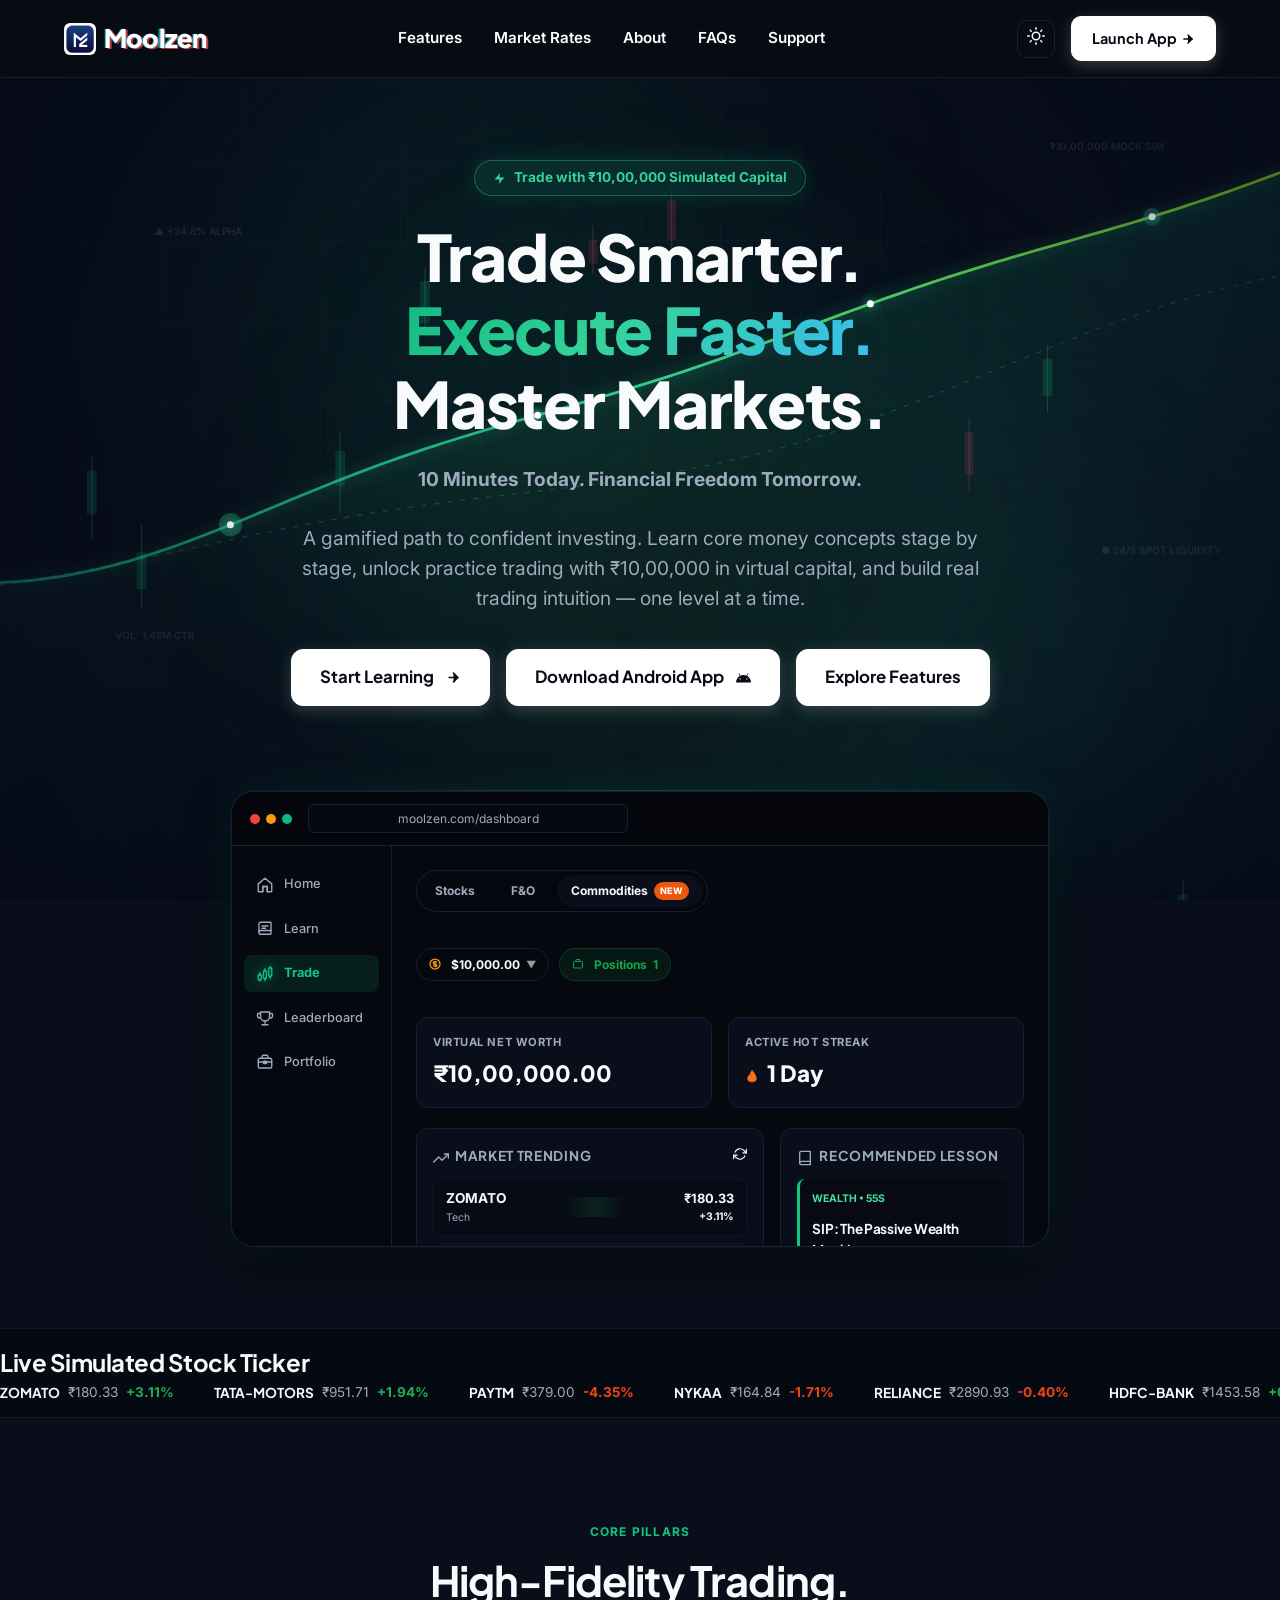
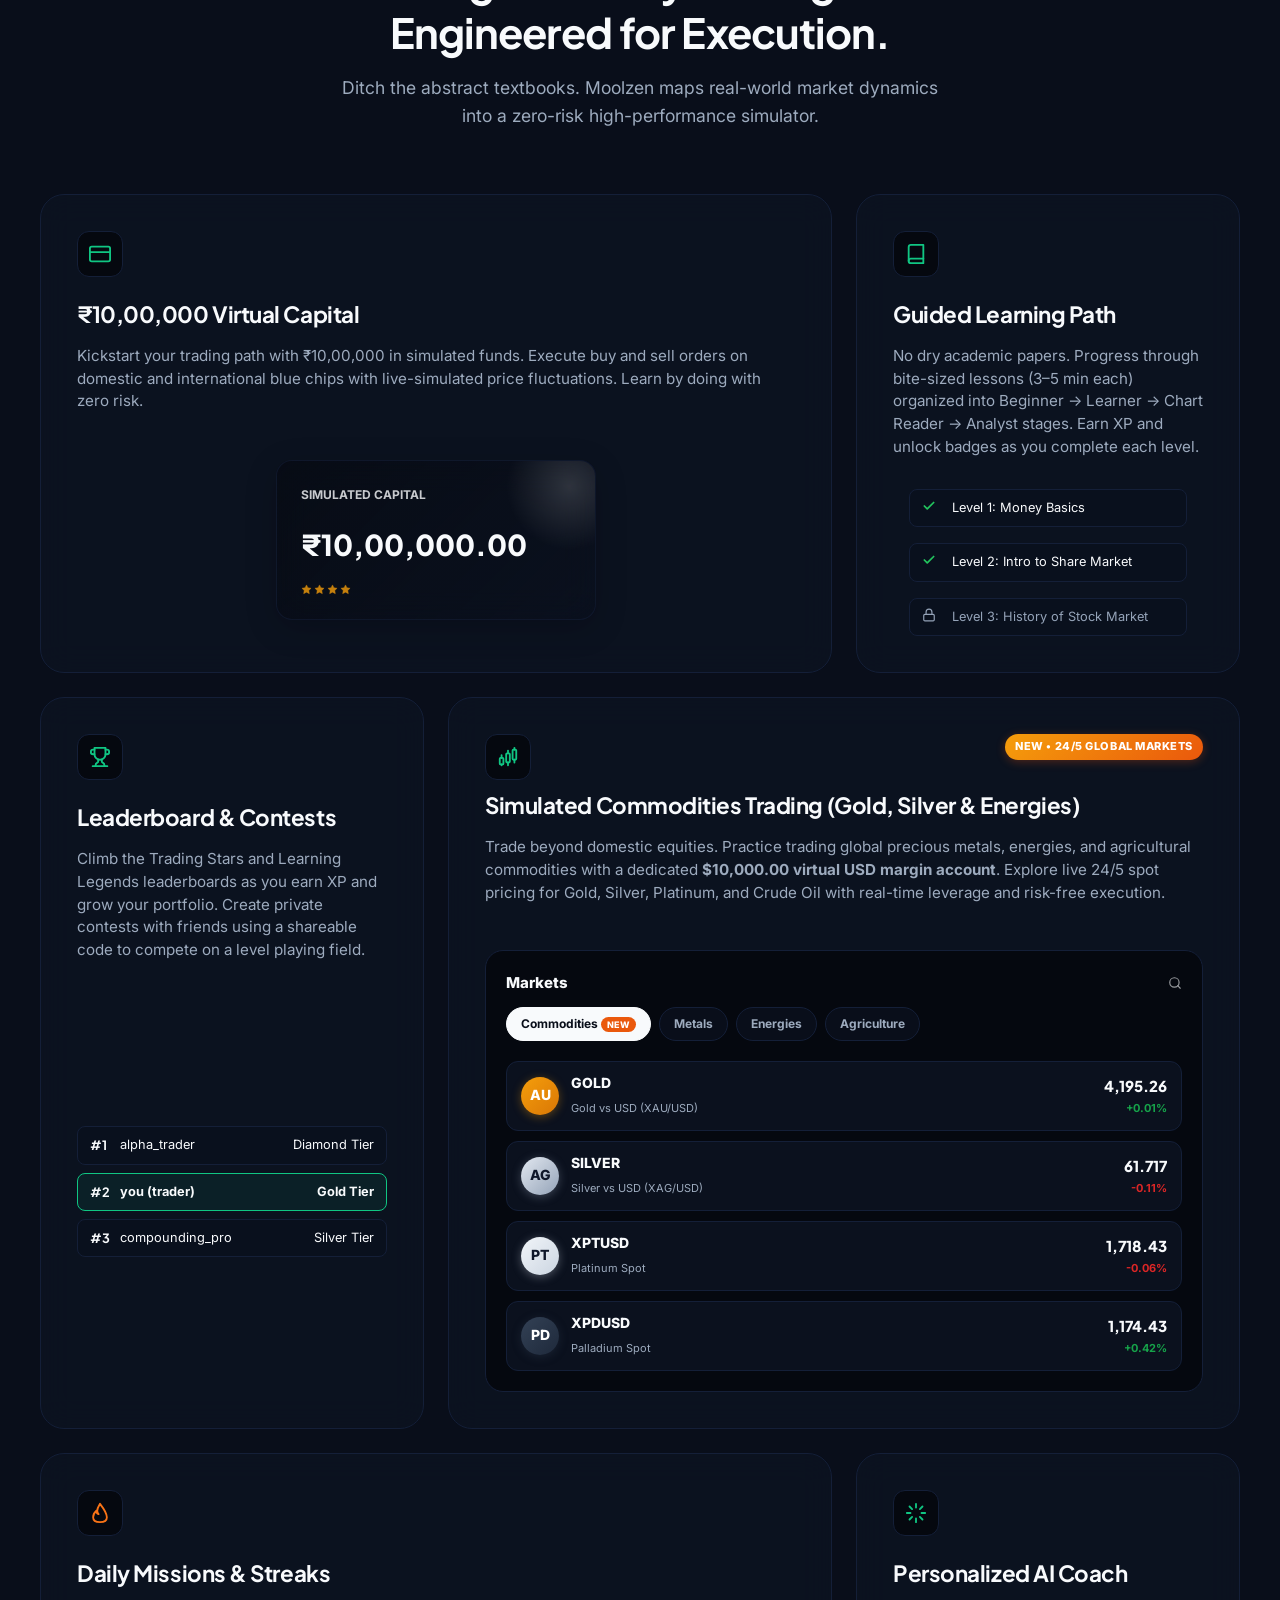
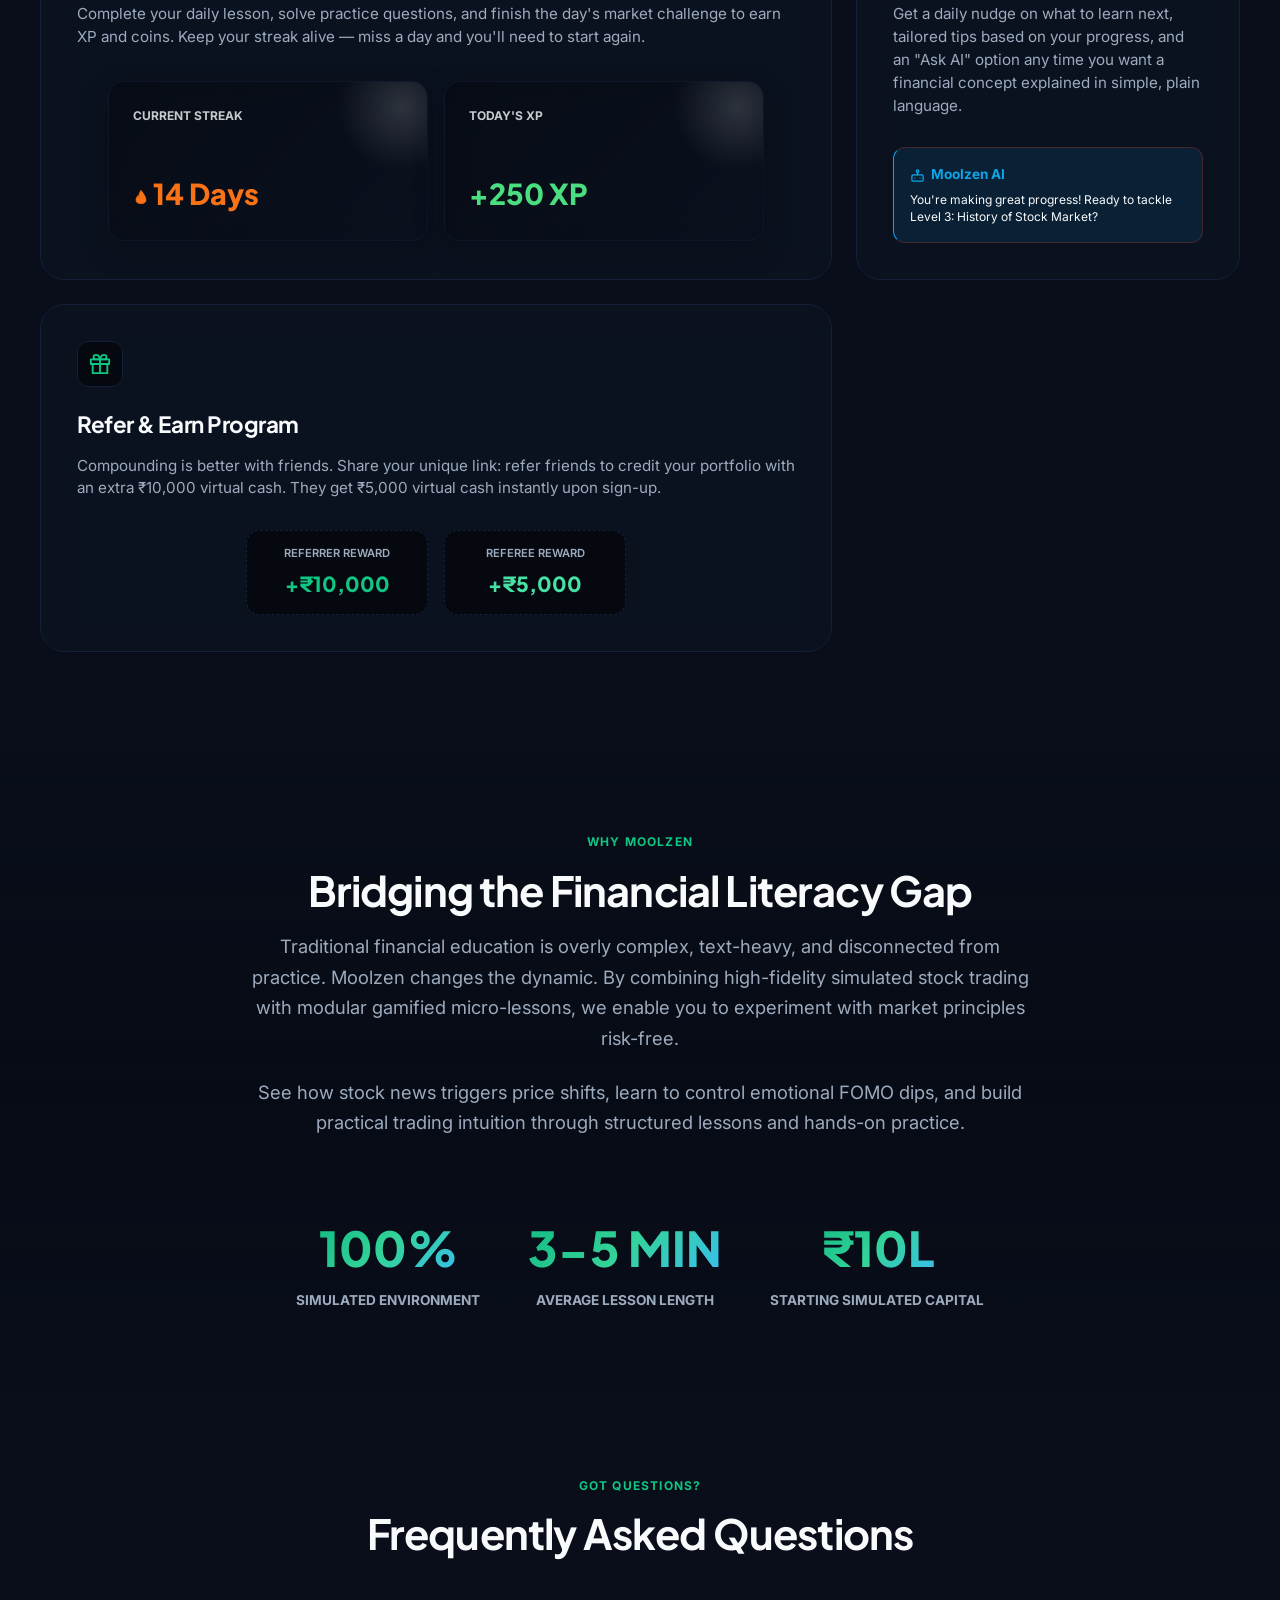
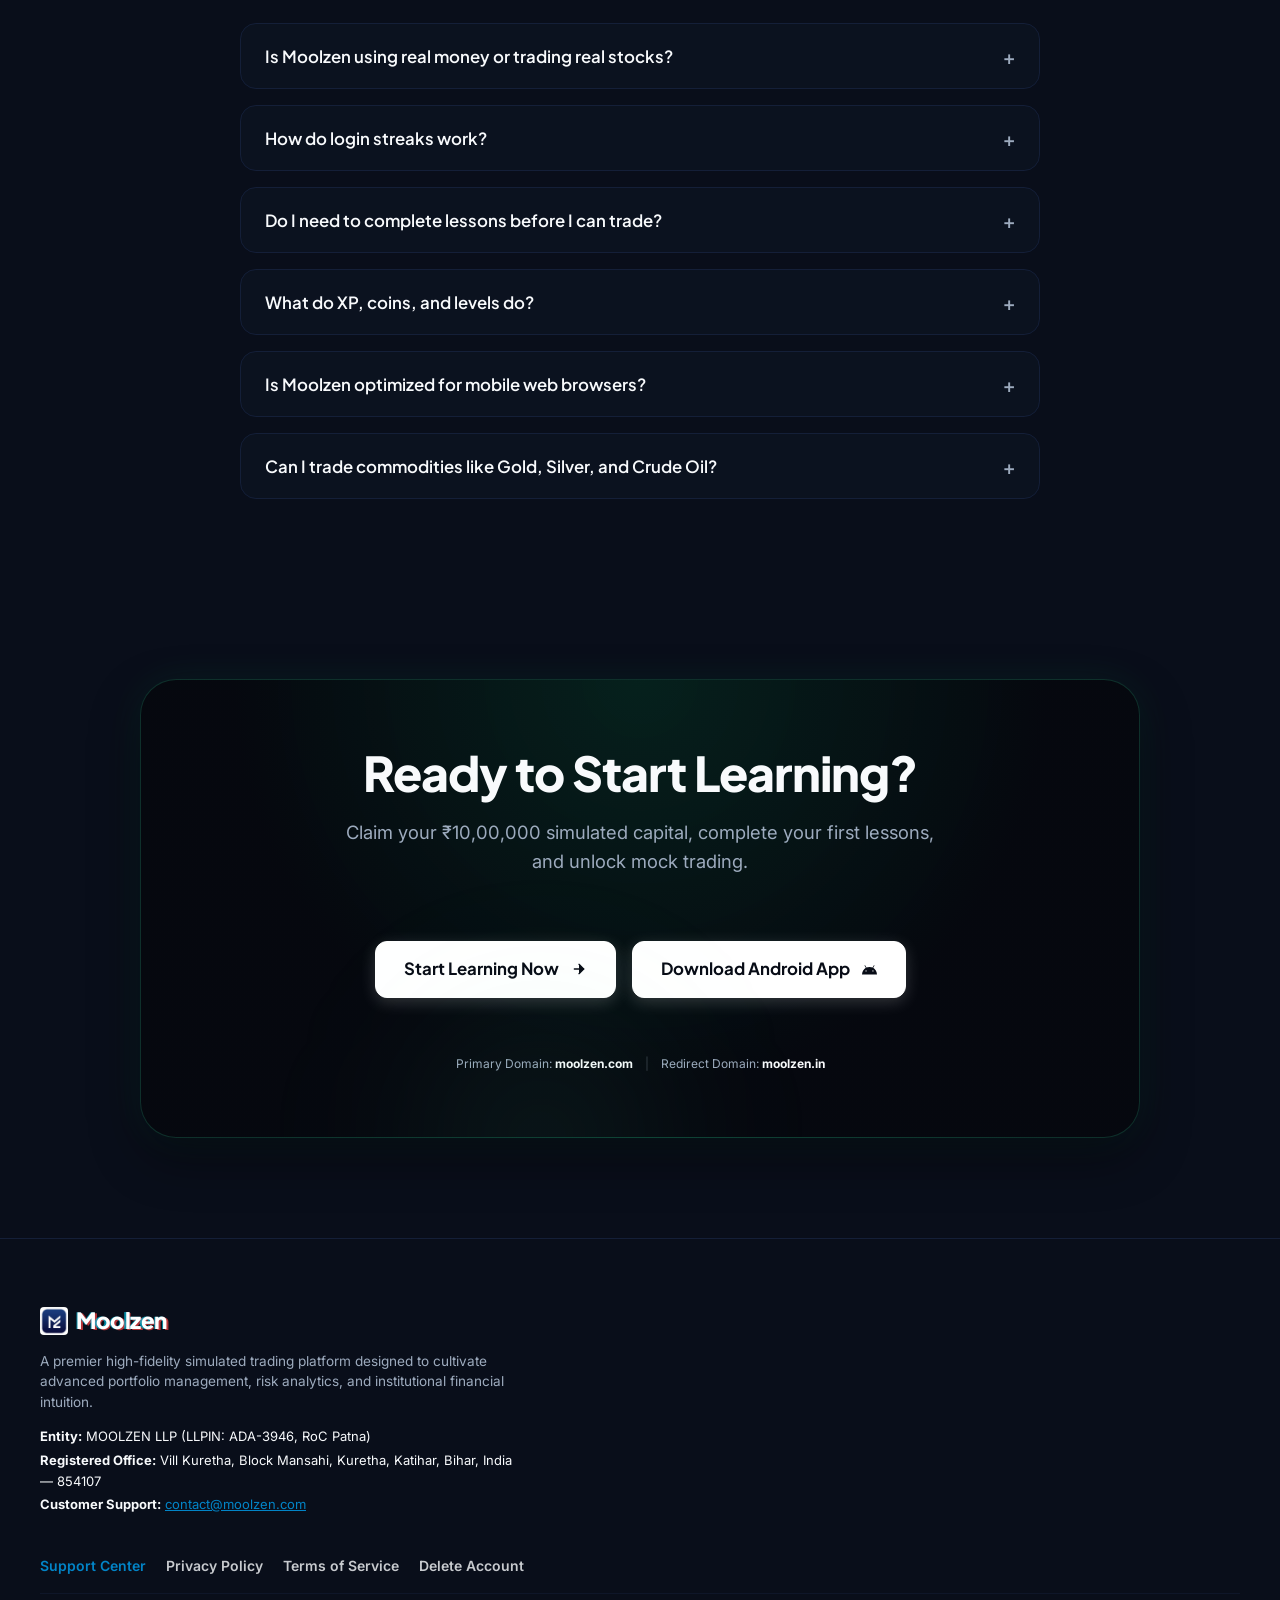
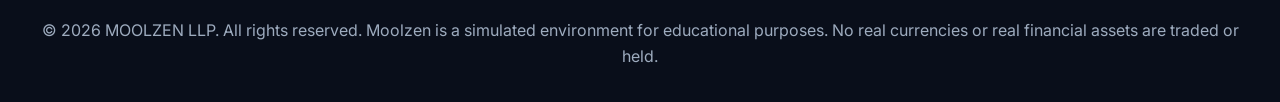
==== commit a7e71bab: "fix: enforce dark mode by default in :root, ensure header and logo are always visible, and reset sta" ====
--- a/index.html
+++ b/index.html
@@ -14,7 +14,7 @@
   <link rel="preconnect" href="https://fonts.gstatic.com" crossorigin>
   <link href="https://fonts.googleapis.com/css2?family=Inter:wght@300;400;500;600;700&family=Outfit:wght@400;500;600;700;800;900&family=Plus+Jakarta+Sans:wght@600;700;800;900&display=swap" rel="stylesheet">
   <!-- Premium Custom Styling Sheet (Cache busted) -->
-  <link rel="stylesheet" href="style.css?v=6.0">
+  <link rel="stylesheet" href="style.css?v=7.0">
 </head>
 <body class="dark-theme">
 
@@ -591,6 +591,6 @@
   </footer>
 
   <!-- Vanilla Interaction Script (Cache busted) -->
-  <script src="app.js?v=6.0"></script>
+  <script src="app.js?v=7.0"></script>
 </body>
 </html>
--- a/style.css
+++ b/style.css
@@ -1,40 +1,56 @@
 /* --- MOOLZEN MARKETING SYSTEM STYLES --- */
 
 /* Font & Variable Definitions */
+/* Font & Variable Definitions - DEFAULT DARK THEME */
 :root {
   --font-sans: 'Inter', -apple-system, BlinkMacSystemFont, "Segoe UI", Roboto, sans-serif;
   --font-display: 'Plus Jakarta Sans', 'Outfit', sans-serif;
 
-  /* Sleek Light Mode Palette (Zerodha Kite Style) */
-  --bg-primary: 0 0% 100%;        /* #FFFFFF - Pure White */
-  --bg-secondary: 0 0% 98%;       /* #FAFAFA - Crisp Off-White */
-  --bg-tertiary: 0 0% 95%;        /* #F1F1F1 - Light Neutral */
-  --card-bg: 0 0% 100% / 0.95;
-  --card-border: 0 0% 90%;        /* #E5E5E5 - Soft Gray Border */
-  
-  /* Vibrant Accents matching Kite/Zerodha Style */
-  --accent-primary: 215 90% 50%;   /* #1E40AF - Kite Blue */
-  --accent-cyan: 200 95% 45%;      /* #0284C7 - Bright Blue */
-  --accent-pink: 12 90% 52%;       /* #EA580C - Kite Orange-Red */
-  --accent-green: 142 70% 40%;     /* #16A34A - Growth Green */
-  --accent-yellow: 35 90% 50%;     /* #F59E0B - Gold Accent */
-
-  /* Text Colors */
-  --text-primary: 215 25% 15%;     /* #1F2937 - Deep Charcoal Text */
-  --text-muted: 215 16% 47%;       /* #4B5563 - Cool Grey Muted Text */
-}
-
-/* Sleek Dark Mode Overrides (Fintech Obsidian & Moolzen Emerald) */
-.dark-theme {
+  /* Default Dark Mode (Moolzen Obsidian & Emerald) */
   --bg-primary: 222 47% 7%;        /* #080C14 - Deep Obsidian Slate */
   --bg-secondary: 222 47% 4%;       /* #030712 - Rich Void Slate */
   --bg-tertiary: 222 47% 3%;        /* #02050D - Ultra Dark */
   --card-bg: 222 47% 9% / 0.85;     /* Semi-transparent Glass */
   --card-border: 222 47% 15%;      /* Subtle Slate Border */
+  
+  /* Vibrant Accents */
+  --accent-primary: 158 85% 42%;   /* Emerald Green */
+  --accent-cyan: 156 72% 58%;      /* Mint */
+  --accent-pink: 12 90% 52%;
+  --accent-green: 142 70% 40%;
+  --accent-yellow: 35 90% 50%;
 
   /* Text Colors */
   --text-primary: 210 40% 98%;    /* Crisp White Text */
   --text-muted: 215 20% 68%;      /* Muted Slate Text */
+}
+
+/* Optional Light Mode Override (Opt-in only via .light-theme) */
+.light-theme {
+  --bg-primary: 0 0% 100%;        /* #FFFFFF */
+  --bg-secondary: 0 0% 98%;       /* #FAFAFA */
+  --bg-tertiary: 0 0% 95%;        /* #F1F1F1 */
+  --card-bg: 0 0% 100% / 0.95;
+  --card-border: 0 0% 90%;
+  
+  --accent-primary: 215 90% 50%;
+  --accent-cyan: 200 95% 45%;
+  --accent-pink: 12 90% 52%;
+  --accent-green: 142 70% 40%;
+  --accent-yellow: 35 90% 50%;
+
+  --text-primary: 215 25% 15%;
+  --text-muted: 215 16% 47%;
+}
+
+.dark-theme {
+  --bg-primary: 222 47% 7%;
+  --bg-secondary: 222 47% 4%;
+  --bg-tertiary: 222 47% 3%;
+  --card-bg: 222 47% 9% / 0.85;
+  --card-border: 222 47% 15%;
+  --text-primary: 210 40% 98%;
+  --text-muted: 215 20% 68%;
 }
 
 /* Base resets & layouts */
@@ -341,18 +357,19 @@
   top: 0;
   left: 0;
   width: 100%;
-  background: hsl(var(--bg-primary) / 0.7);
+  background: rgba(8, 12, 20, 0.88);
   backdrop-filter: blur(20px);
   -webkit-backdrop-filter: blur(20px);
-  border-bottom: 1px solid hsl(var(--card-border));
+  border-bottom: 1px solid rgba(255, 255, 255, 0.08);
   z-index: 1000;
   transition: all 0.3s ease;
 }
 
 .navbar-header.scrolled {
   padding: 6px 0;
-  background: hsl(var(--bg-primary) / 0.85);
-  box-shadow: 0 4px 30px rgba(0, 0, 0, 0.3);
+  background: rgba(8, 12, 20, 0.96);
+  box-shadow: 0 4px 30px rgba(0, 0, 0, 0.5);
+  border-bottom-color: rgba(16, 185, 129, 0.2);
 }
 
 .navbar-container {
@@ -378,16 +395,16 @@
   font-family: var(--font-display);
   font-size: 1.6rem;
   font-weight: 900;
-  color: #080c16;
-  -webkit-text-fill-color: #080c16;
+  color: #ffffff !important;
+  -webkit-text-fill-color: #ffffff !important;
   background: none;
   letter-spacing: -0.03em;
-  text-shadow: -1px 0 rgba(6, 182, 212, 0.45), 1px 1px rgba(239, 68, 68, 0.45);
+  text-shadow: 0 0 20px rgba(16, 185, 129, 0.35);
   transition: all 0.2s ease;
 }
 
 .logo-link:hover .logo-text {
-  text-shadow: -1.5px 0 rgba(6, 182, 212, 0.8), 1.5px 1px rgba(239, 68, 68, 0.8);
+  text-shadow: 0 0 25px rgba(52, 211, 153, 0.6);
 }
 
 .nav-links {
@@ -400,12 +417,32 @@
   text-decoration: none;
   font-size: 0.95rem;
   font-weight: 600;
-  transition: opacity 0.2s ease;
+  transition: all 0.2s ease;
 }
 
 .nav-link:hover {
-  color: #ffffff !important;
-  opacity: 0.75;
+  color: #34d399 !important;
+  opacity: 1;
+}
+
+/* Light Theme Overrides (when explicitly toggled) */
+.light-theme .navbar-header {
+  background: rgba(255, 255, 255, 0.92);
+  border-bottom: 1px solid rgba(0, 0, 0, 0.08);
+}
+
+.light-theme .logo-text {
+  color: #080c16 !important;
+  -webkit-text-fill-color: #080c16 !important;
+  text-shadow: none !important;
+}
+
+.light-theme .nav-link {
+  color: #0f172a !important;
+}
+
+.light-theme .nav-link:hover {
+  color: #059669 !important;
 }
 
 .hamburger-btn {
@@ -1616,20 +1653,22 @@
   transform: scale(0.95);
 }
 
+/* By default (Dark Mode) show sun icon */
 .theme-toggle-btn .sun-icon {
+  display: inline;
+}
+
+.theme-toggle-btn .moon-icon {
   display: none;
 }
 
-.theme-toggle-btn .moon-icon {
+/* In Light Theme show moon icon */
+.light-theme .theme-toggle-btn .sun-icon {
+  display: none;
+}
+
+.light-theme .theme-toggle-btn .moon-icon {
   display: inline;
-}
-
-.dark-theme .theme-toggle-btn .sun-icon {
-  display: inline;
-}
-
-.dark-theme .theme-toggle-btn .moon-icon {
-  display: none;
 }
 
 .dark-theme .logo-text {
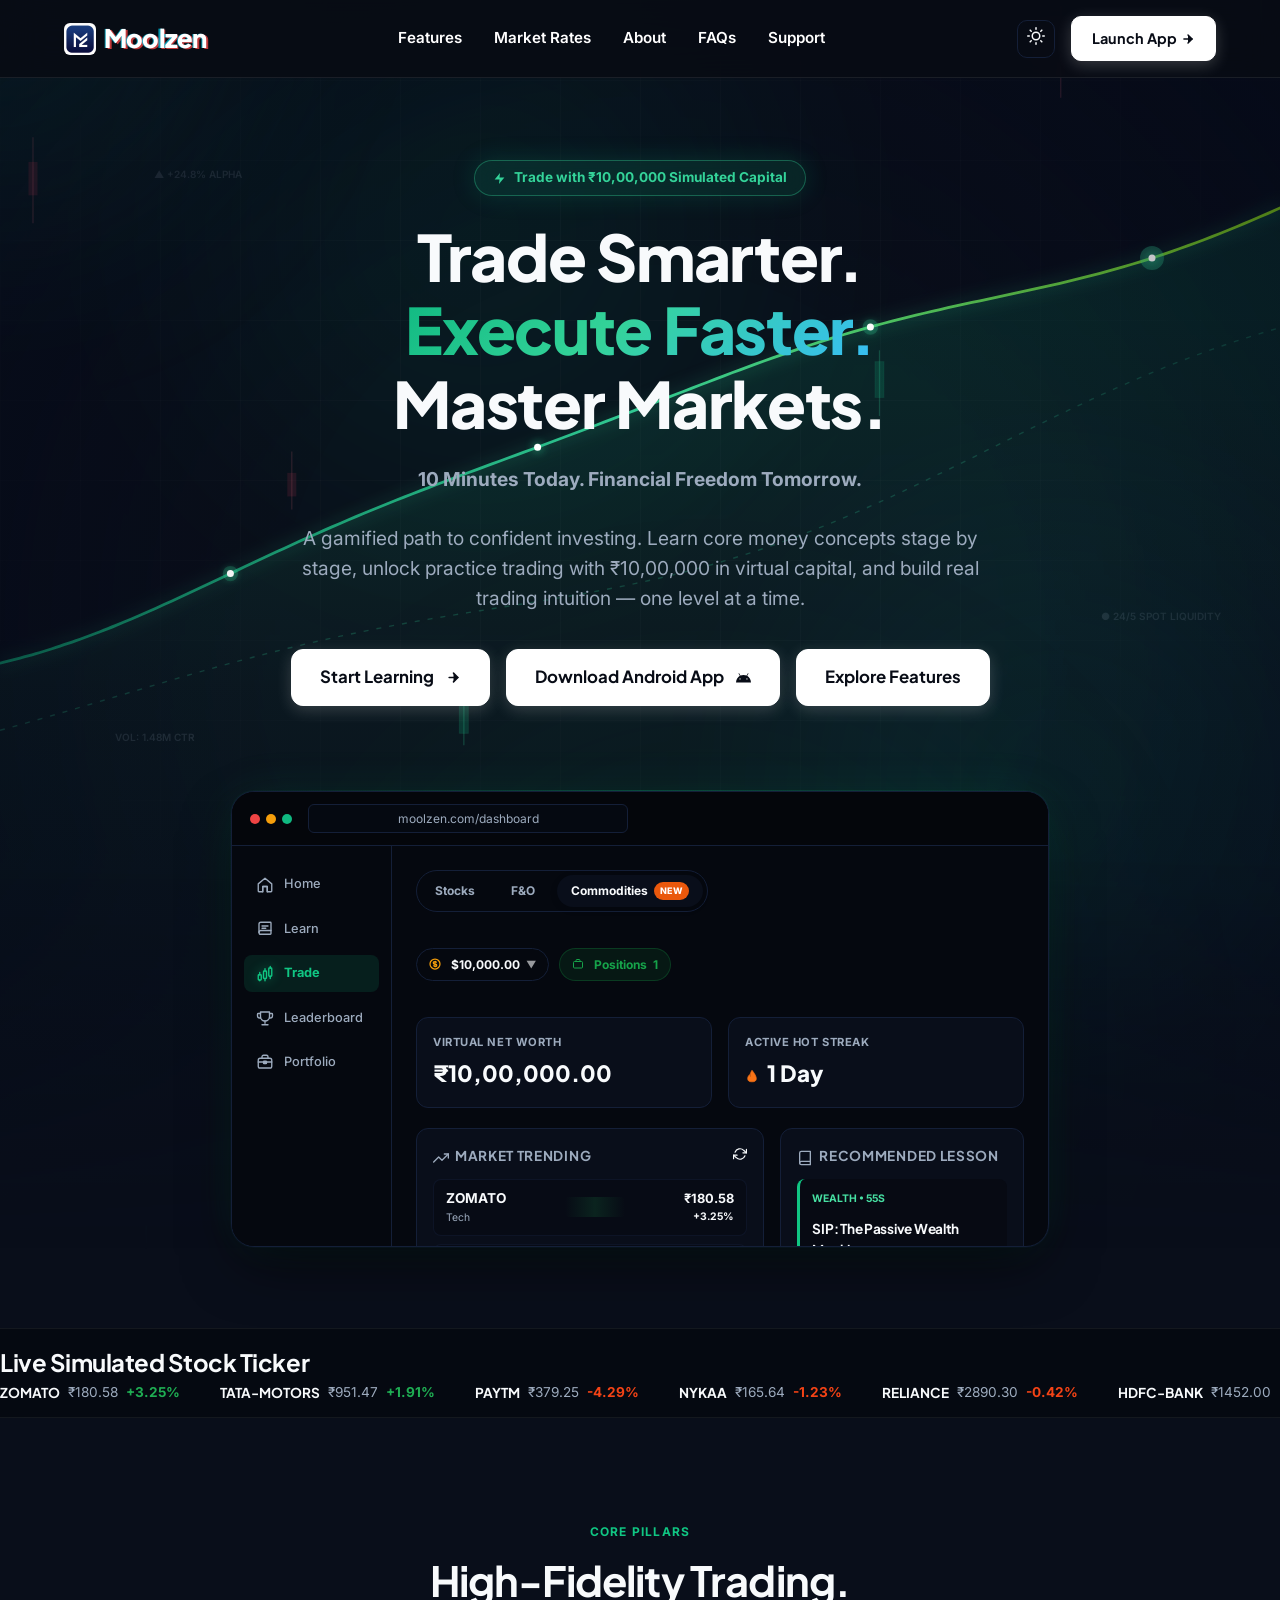
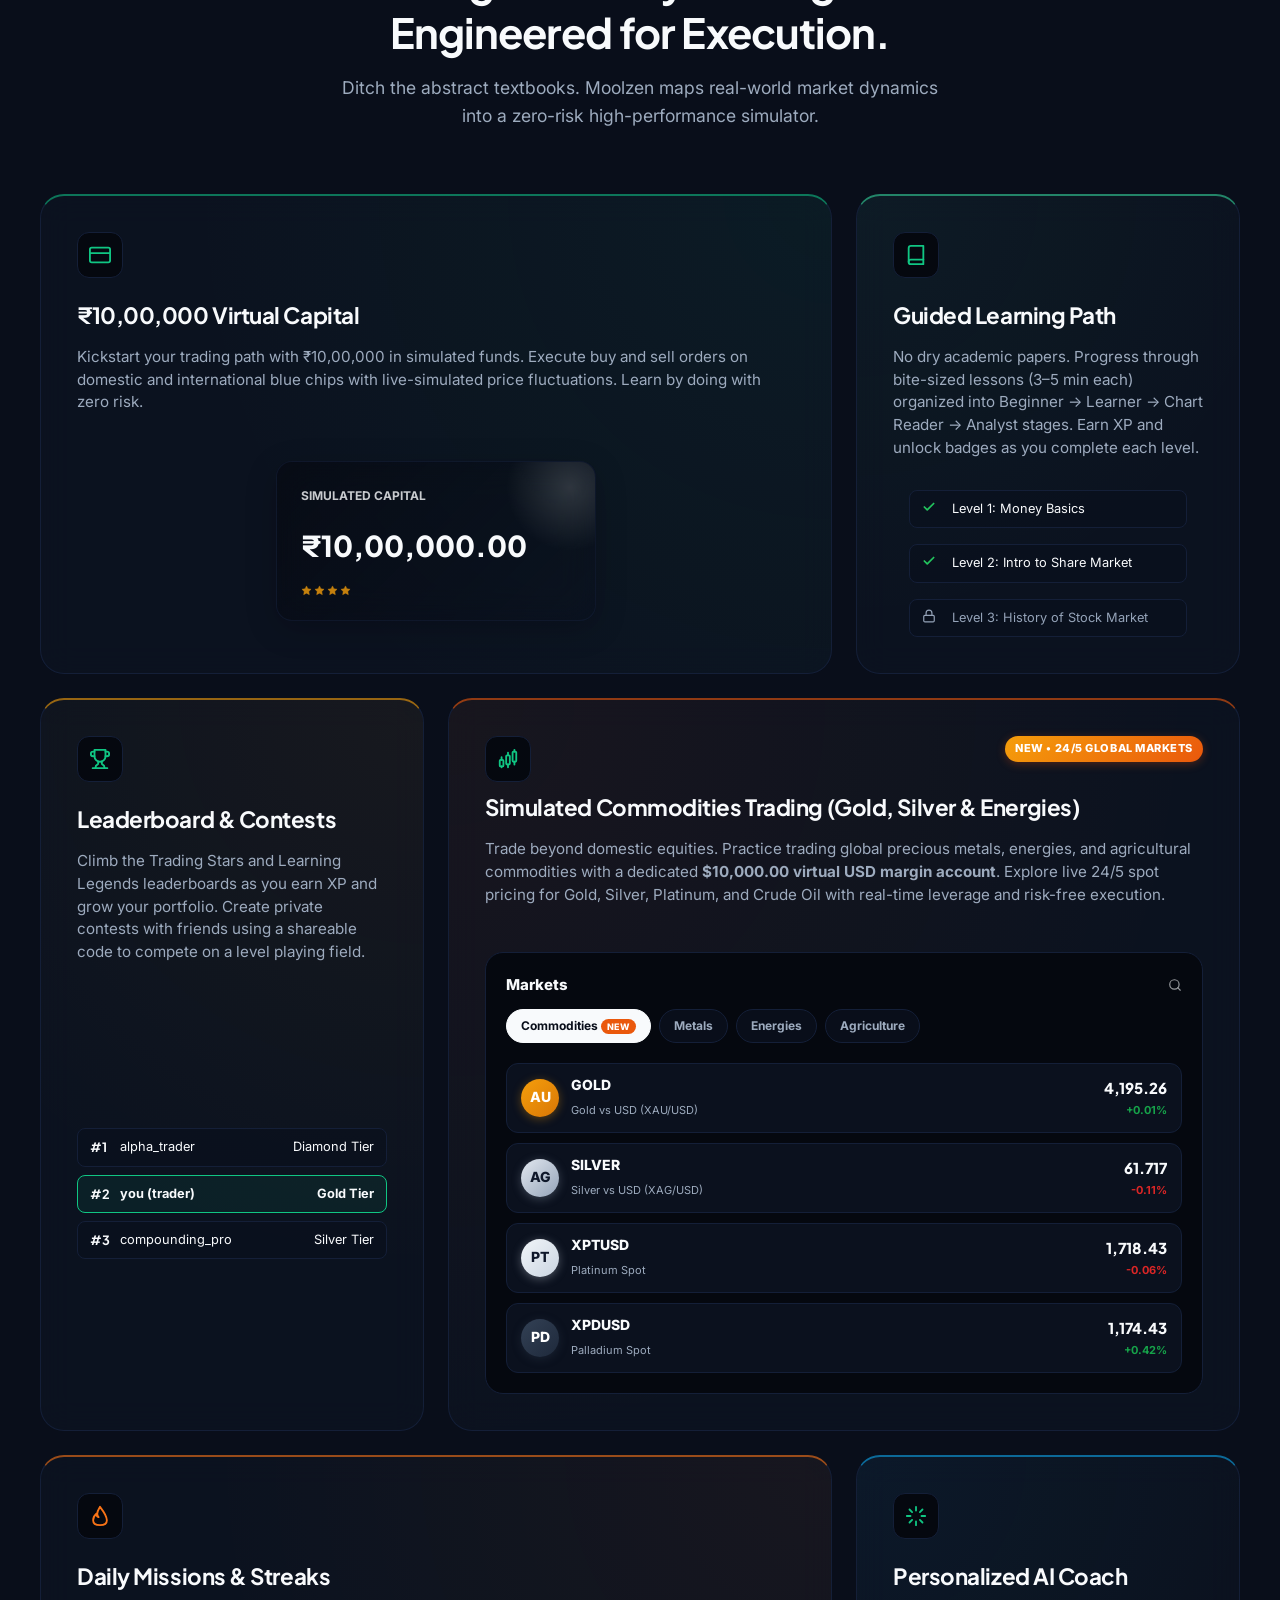
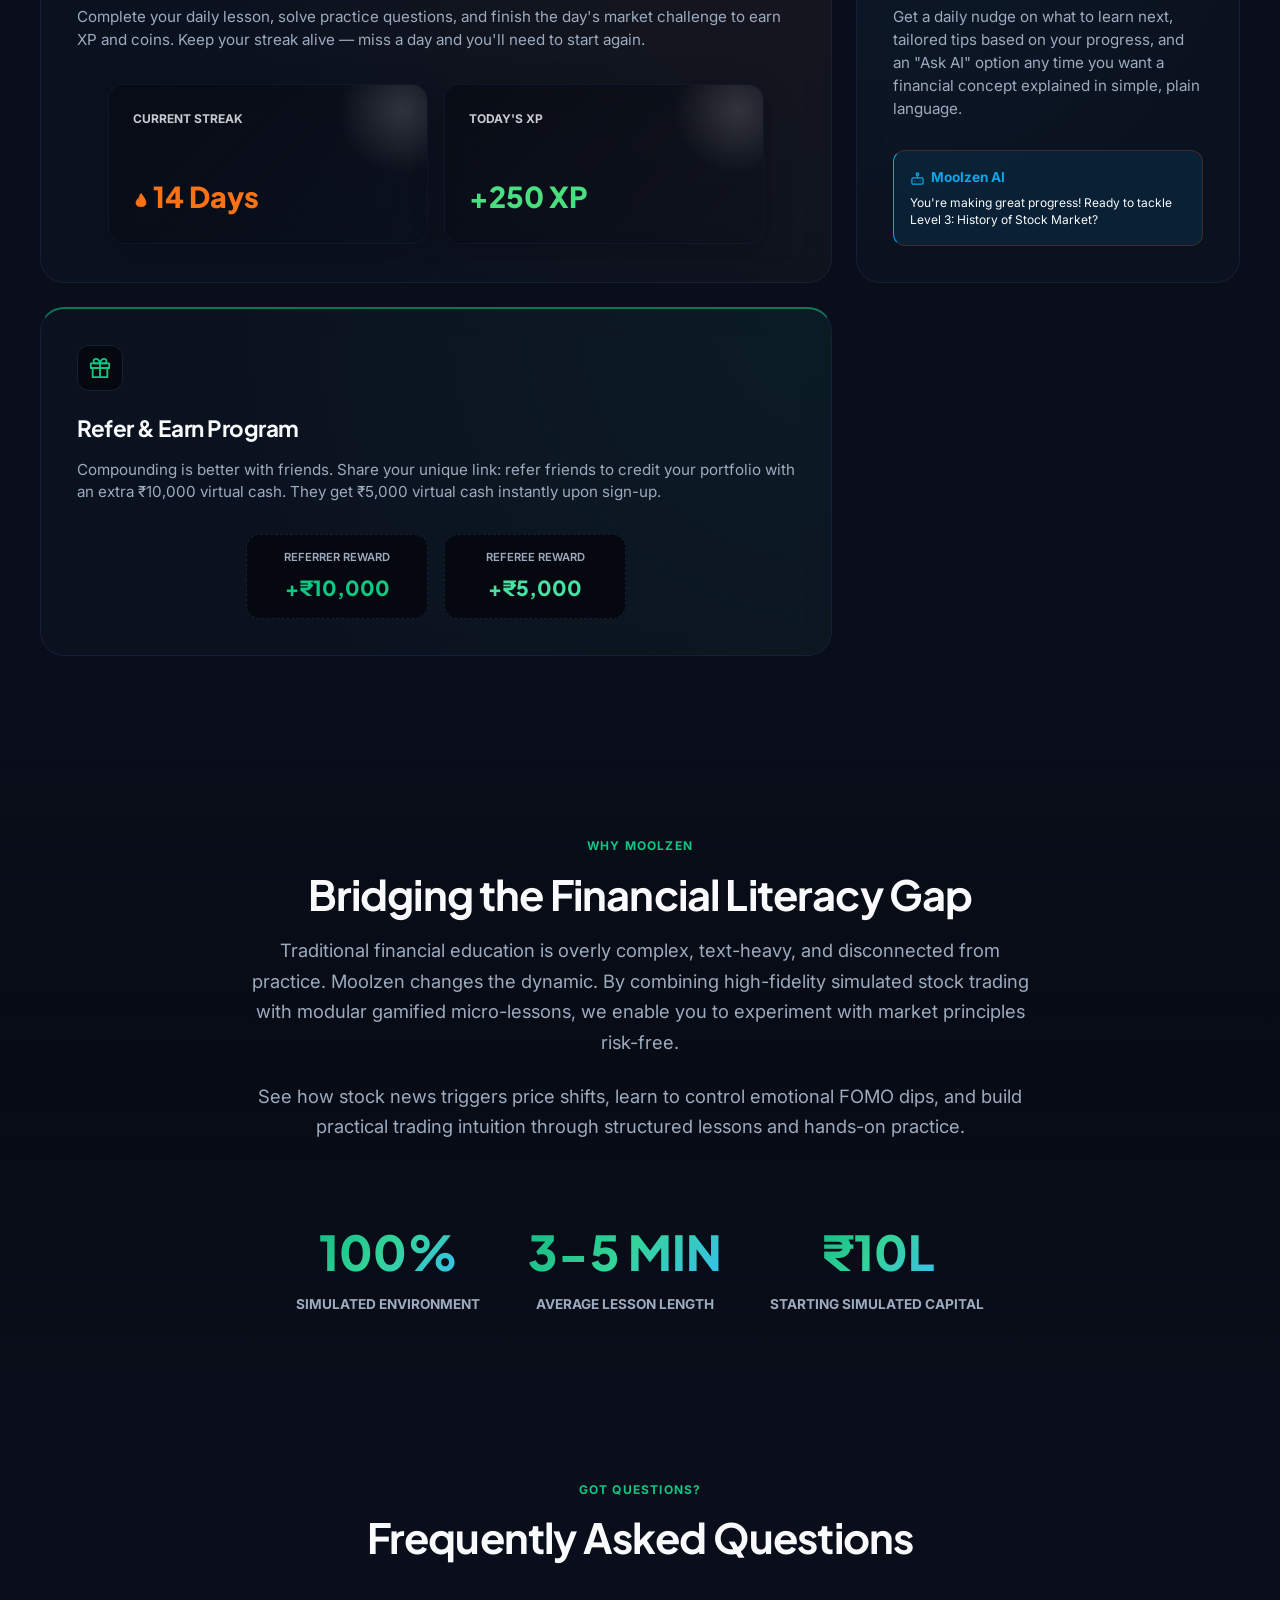
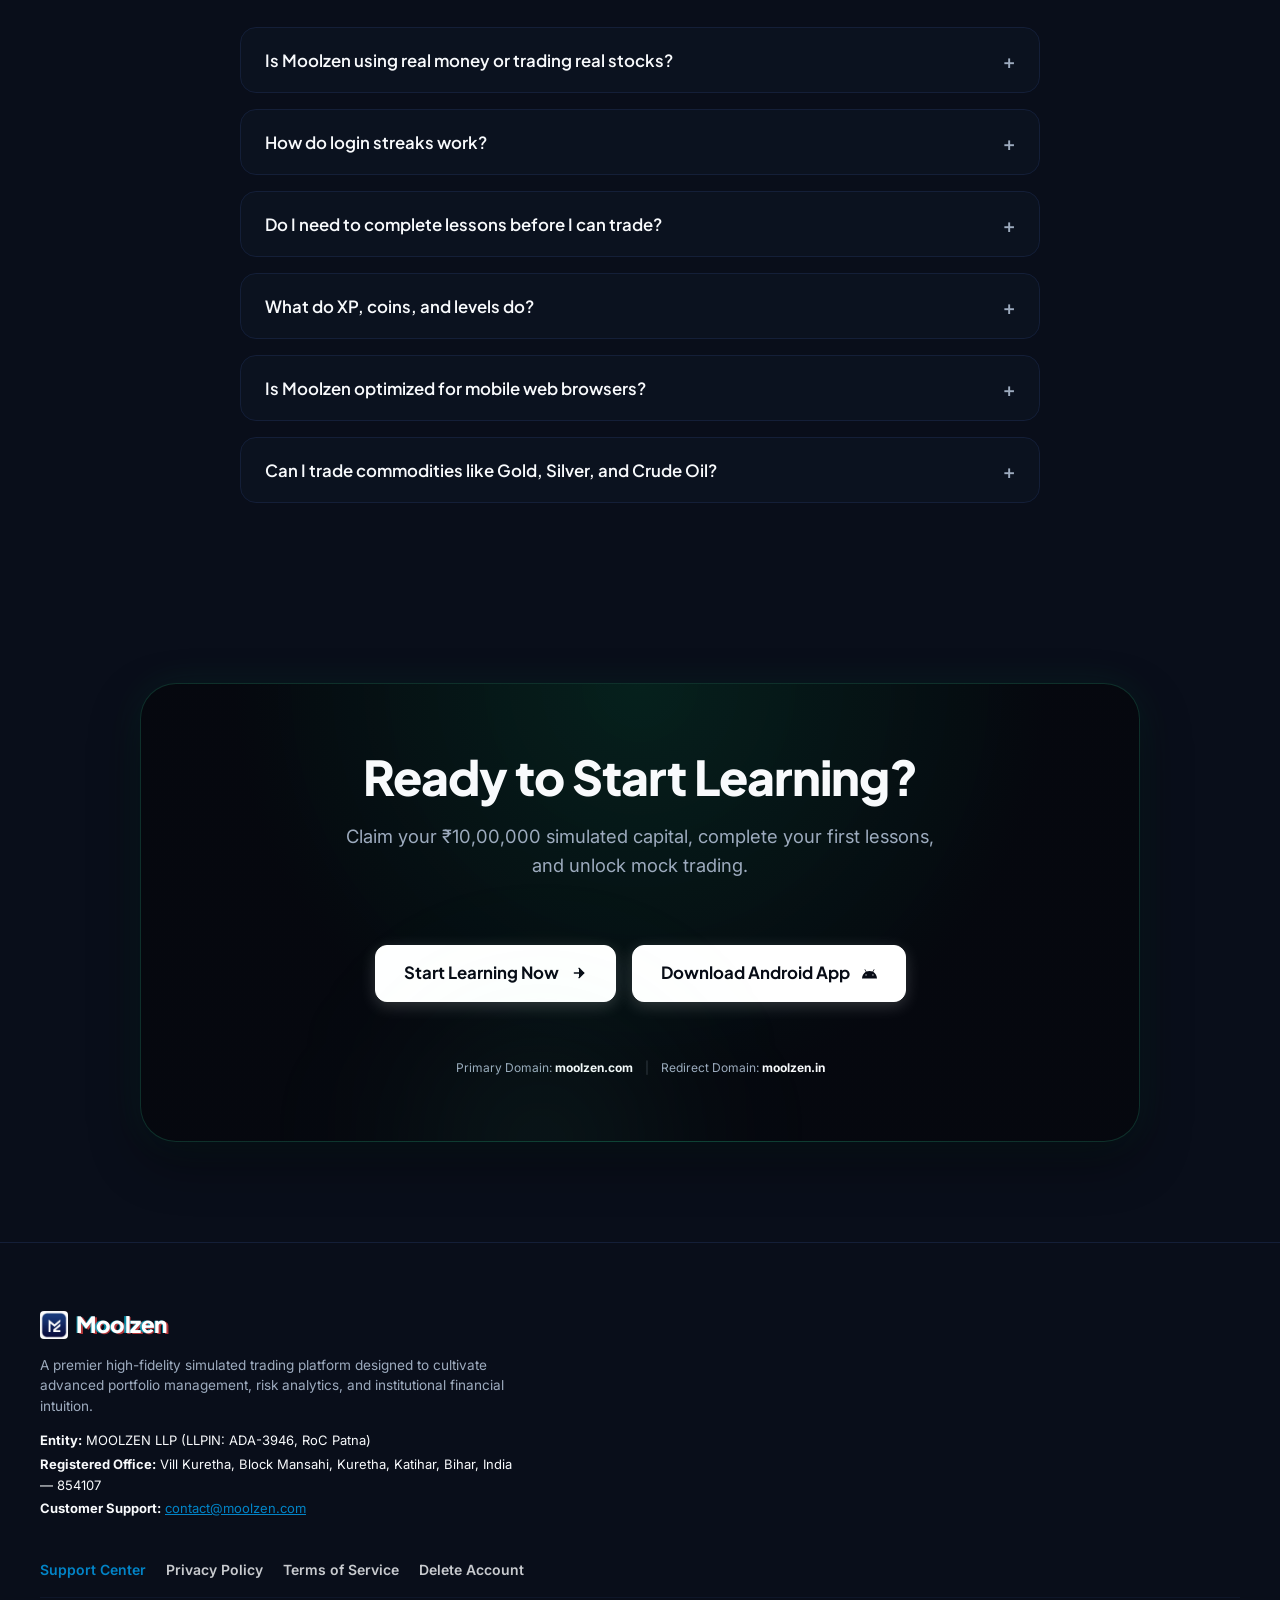
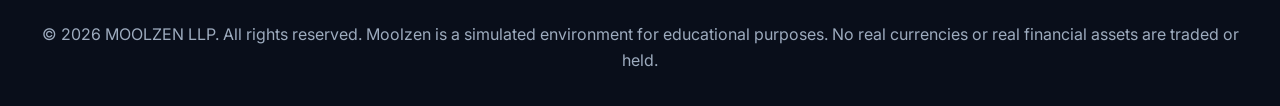
==== commit 76e79847: "feat: page-specific background strategy with hero dynamic variant, alternating subtle features bento" ====
--- a/index.html
+++ b/index.html
@@ -14,7 +14,7 @@
   <link rel="preconnect" href="https://fonts.gstatic.com" crossorigin>
   <link href="https://fonts.googleapis.com/css2?family=Inter:wght@300;400;500;600;700&family=Outfit:wght@400;500;600;700;800;900&family=Plus+Jakarta+Sans:wght@600;700;800;900&display=swap" rel="stylesheet">
   <!-- Premium Custom Styling Sheet (Cache busted) -->
-  <link rel="stylesheet" href="style.css?v=7.0">
+  <link rel="stylesheet" href="style.css?v=8.0">
 </head>
 <body class="dark-theme">
 
@@ -591,6 +591,6 @@
   </footer>
 
   <!-- Vanilla Interaction Script (Cache busted) -->
-  <script src="app.js?v=7.0"></script>
+  <script src="app.js?v=8.0"></script>
 </body>
 </html>
--- a/style.css
+++ b/style.css
@@ -92,21 +92,48 @@
 }
 
 /* ========================================================
-   ROBINHOOD-INSPIRED DYNAMIC BACKGROUND SYSTEM
+   PAGE-SPECIFIC BACKGROUND ARCHITECTURE
+   - Variant A: Dynamic (Homepage Hero & Main Showcase)
+   - Variant B: Subtle / Alternating (Features & Portfolio Bento Grid)
+   - Variant C: Static (FAQs, Learning, Support, Legal & Policy Pages)
    ======================================================== */
-.moolzen-dynamic-bg {
-  position: fixed;
+
+/* --- VARIANT A: DYNAMIC HERO BACKDROP --- */
+.moolzen-dynamic-bg,
+.moolzen-bg-dynamic {
+  position: absolute;
   top: 0;
   left: 0;
-  width: 100vw;
-  height: 100vh;
+  width: 100%;
+  height: 1250px;
+  max-height: 140vh;
   pointer-events: none !important;
   z-index: 0;
   overflow: hidden;
   background-color: transparent;
-}
-
-/* 1. Fluid Ambient Gradient Orbs */
+  mask-image: linear-gradient(to bottom, rgba(0,0,0,1) 0%, rgba(0,0,0,1) 68%, rgba(0,0,0,0) 100%);
+  -webkit-mask-image: linear-gradient(to bottom, rgba(0,0,0,1) 0%, rgba(0,0,0,1) 68%, rgba(0,0,0,0) 100%);
+}
+
+/* --- VARIANT C: STATIC HIGH-READABILITY BACKGROUND --- */
+body.bg-variant-static,
+.bg-variant-static {
+  background-color: hsl(var(--bg-primary)) !important;
+  background-image: 
+    radial-gradient(ellipse 80% 50% at 50% -20%, rgba(16, 185, 129, 0.05), transparent 70%),
+    linear-gradient(to right, rgba(255, 255, 255, 0.015) 1px, transparent 1px),
+    linear-gradient(to bottom, rgba(255, 255, 255, 0.015) 1px, transparent 1px) !important;
+  background-size: 100% 100%, 80px 80px, 80px 80px !important;
+  background-attachment: fixed !important;
+}
+
+body.bg-variant-static .glow-accent-1,
+body.bg-variant-static .glow-accent-2,
+body.bg-variant-static .moolzen-dynamic-bg {
+  display: none !important;
+}
+
+/* 1. Fluid Ambient Gradient Orbs (Scoped to Hero) */
 .bg-orb {
   position: absolute;
   border-radius: 50%;
@@ -938,6 +965,42 @@
   transform: translateY(-2px);
 }
 
+/* --- VARIANT B: ALTERNATING FEATURES BENTO TREATMENTS --- */
+#feat-capital {
+  border-top: 2px solid rgba(16, 185, 129, 0.6);
+  background: radial-gradient(circle at top right, rgba(16, 185, 129, 0.06), transparent 70%), hsl(var(--card-bg));
+}
+
+#feat-learn {
+  border-top: 2px solid rgba(52, 211, 153, 0.6);
+  background: radial-gradient(circle at top left, rgba(52, 211, 153, 0.05), transparent 70%), hsl(var(--card-bg));
+}
+
+#feat-rivals {
+  border-top: 2px solid rgba(245, 158, 11, 0.6);
+  background: radial-gradient(circle at top right, rgba(245, 158, 11, 0.05), transparent 70%), hsl(var(--card-bg));
+}
+
+#feat-commodities {
+  border-top: 2px solid rgba(234, 88, 12, 0.6);
+  background: radial-gradient(circle at top left, rgba(234, 88, 12, 0.06), transparent 70%), hsl(var(--card-bg));
+}
+
+#feat-feedback {
+  border-top: 2px solid rgba(249, 115, 22, 0.6);
+  background: radial-gradient(circle at top right, rgba(249, 115, 22, 0.05), transparent 70%), hsl(var(--card-bg));
+}
+
+#feat-marketsync {
+  border-top: 2px solid rgba(14, 165, 233, 0.6);
+  background: radial-gradient(circle at top left, rgba(14, 165, 233, 0.05), transparent 70%), hsl(var(--card-bg));
+}
+
+#feat-referral {
+  border-top: 2px solid rgba(16, 185, 129, 0.6);
+  background: radial-gradient(circle at top right, rgba(16, 185, 129, 0.06), transparent 70%), hsl(var(--card-bg));
+}
+
 .card-icon {
   width: 46px;
   height: 46px;
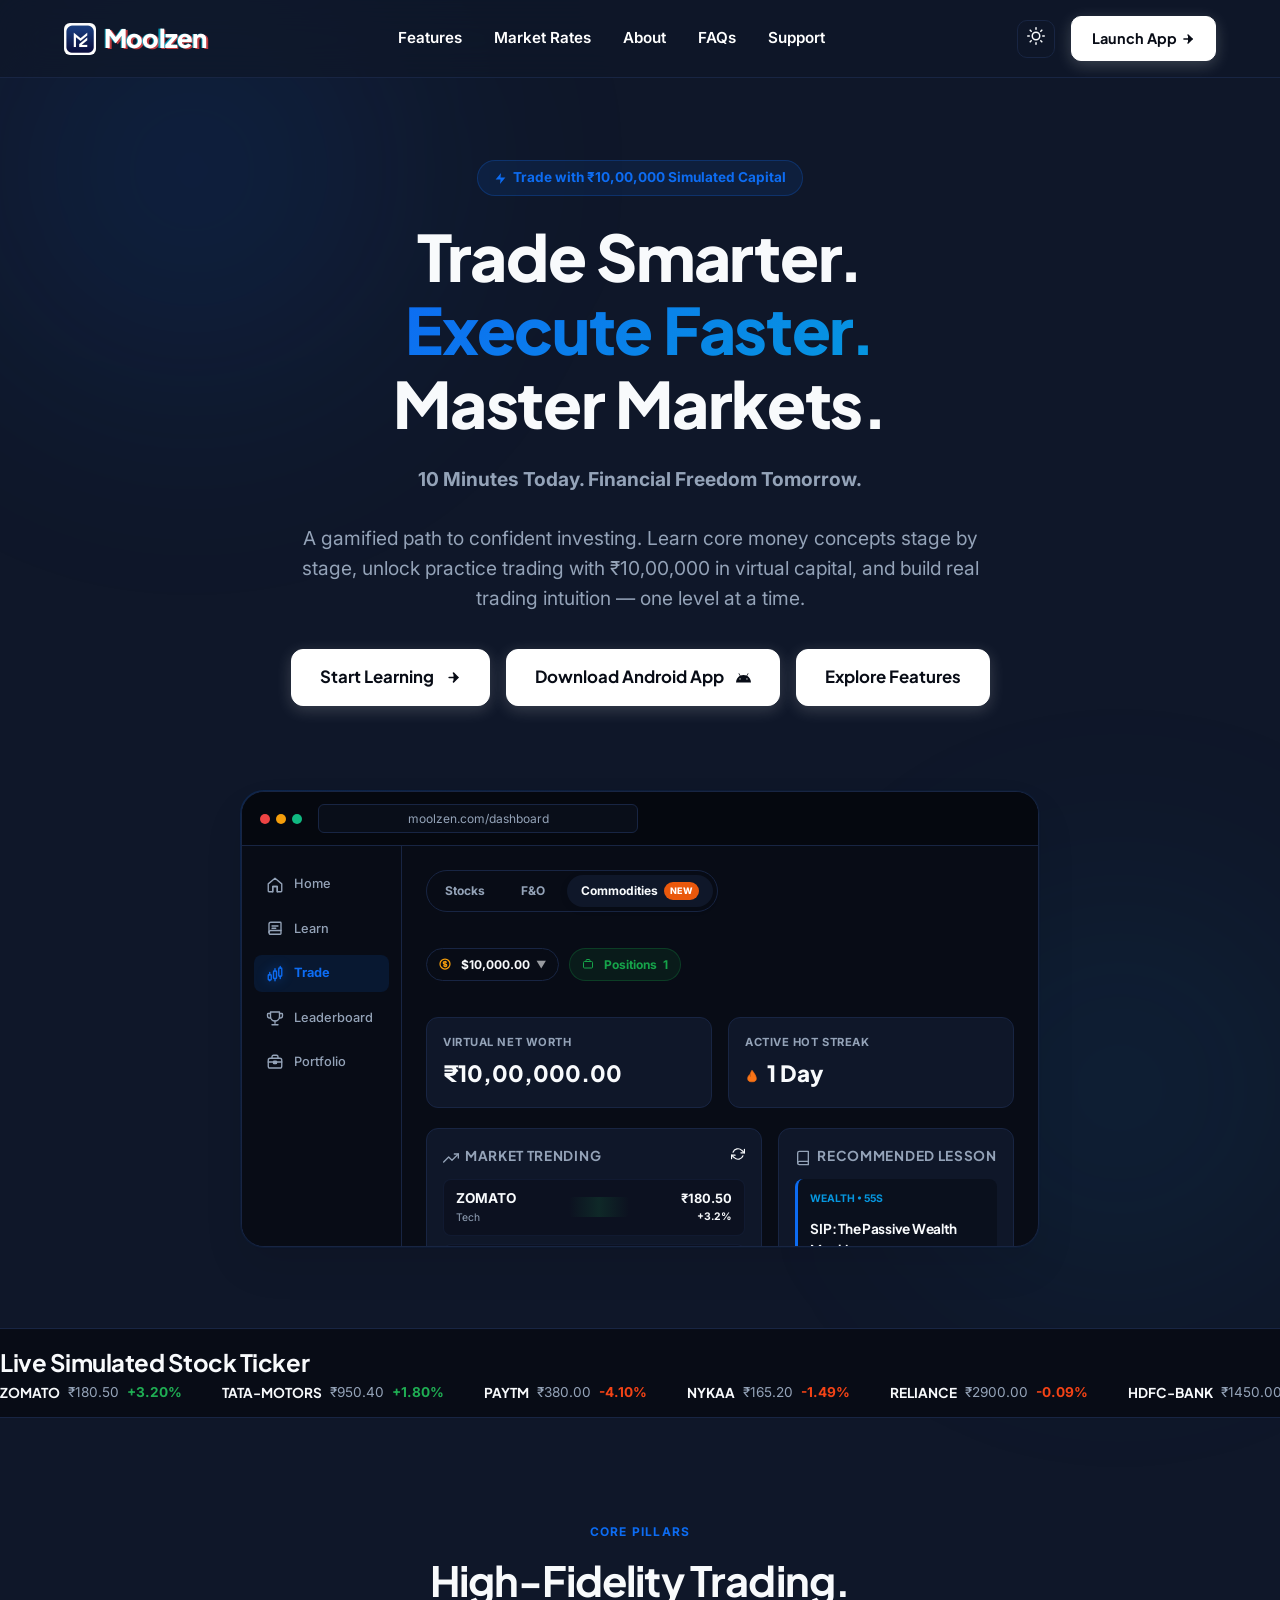
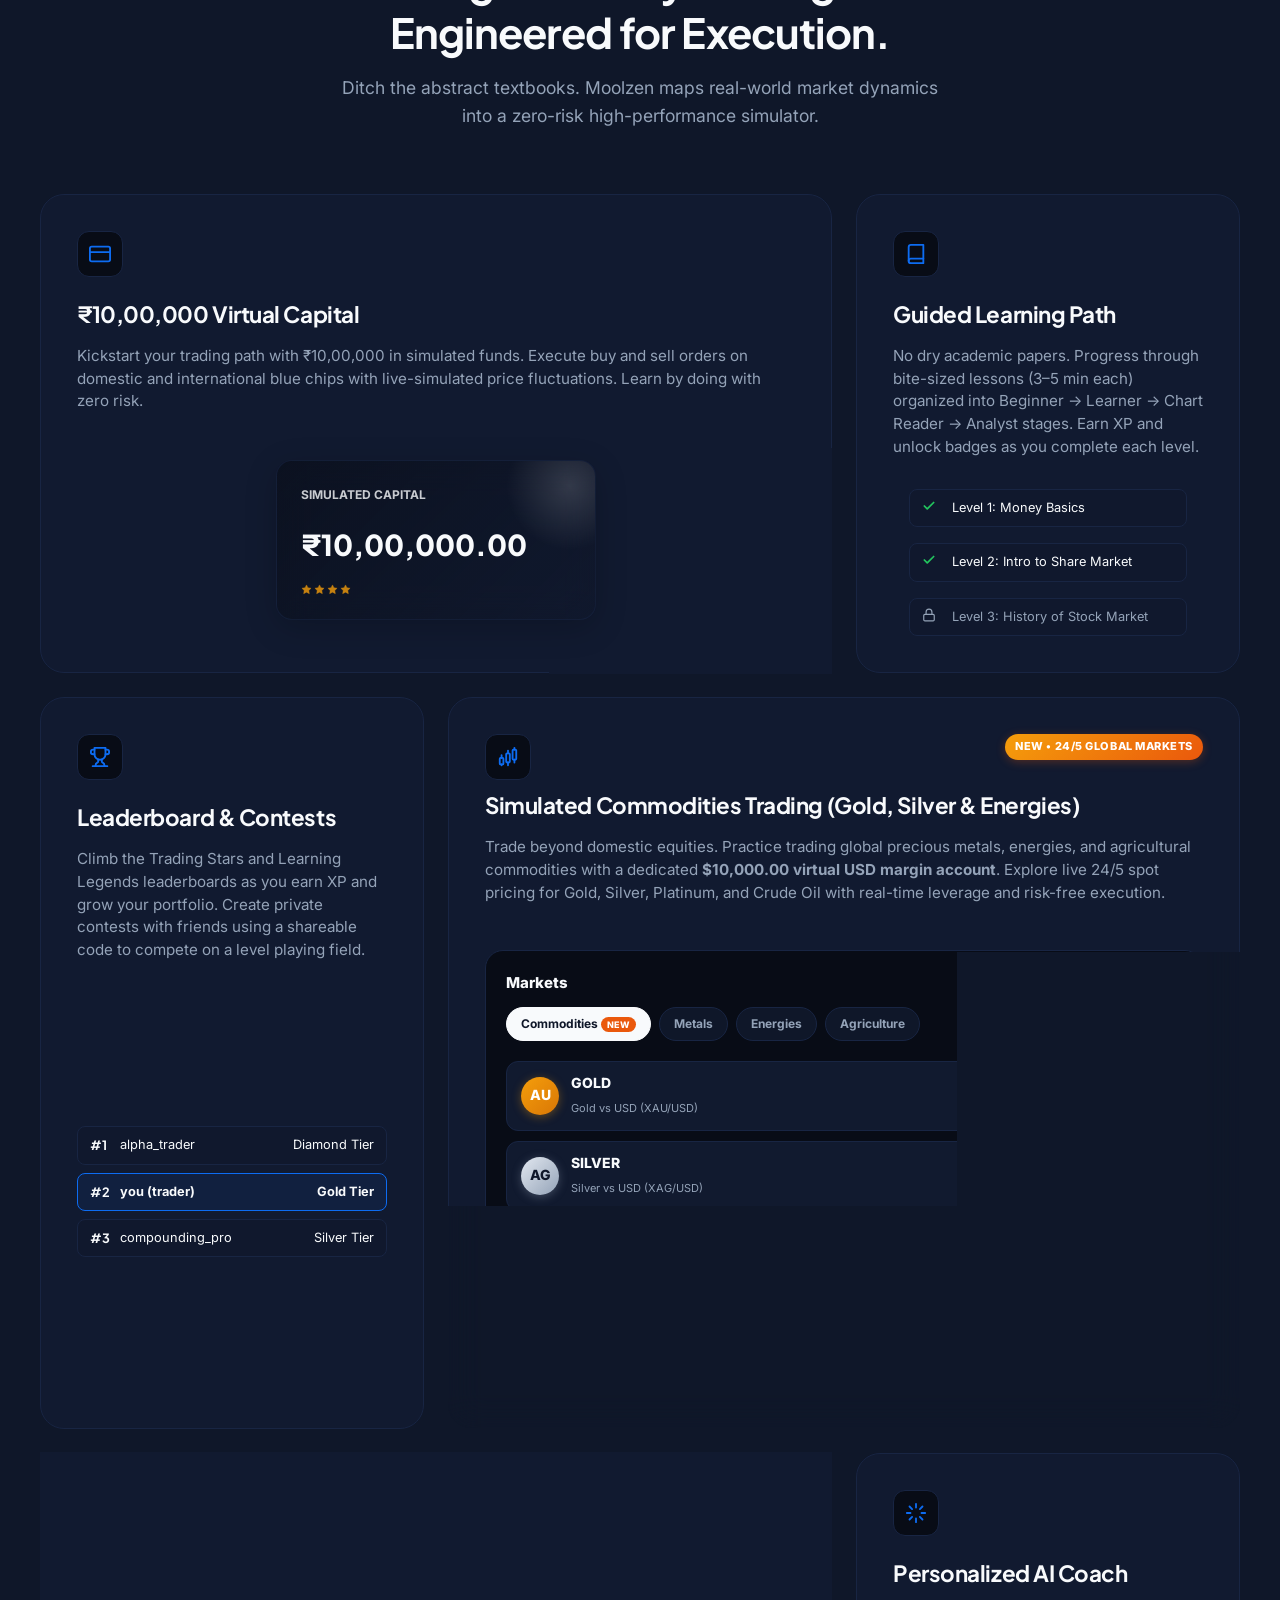
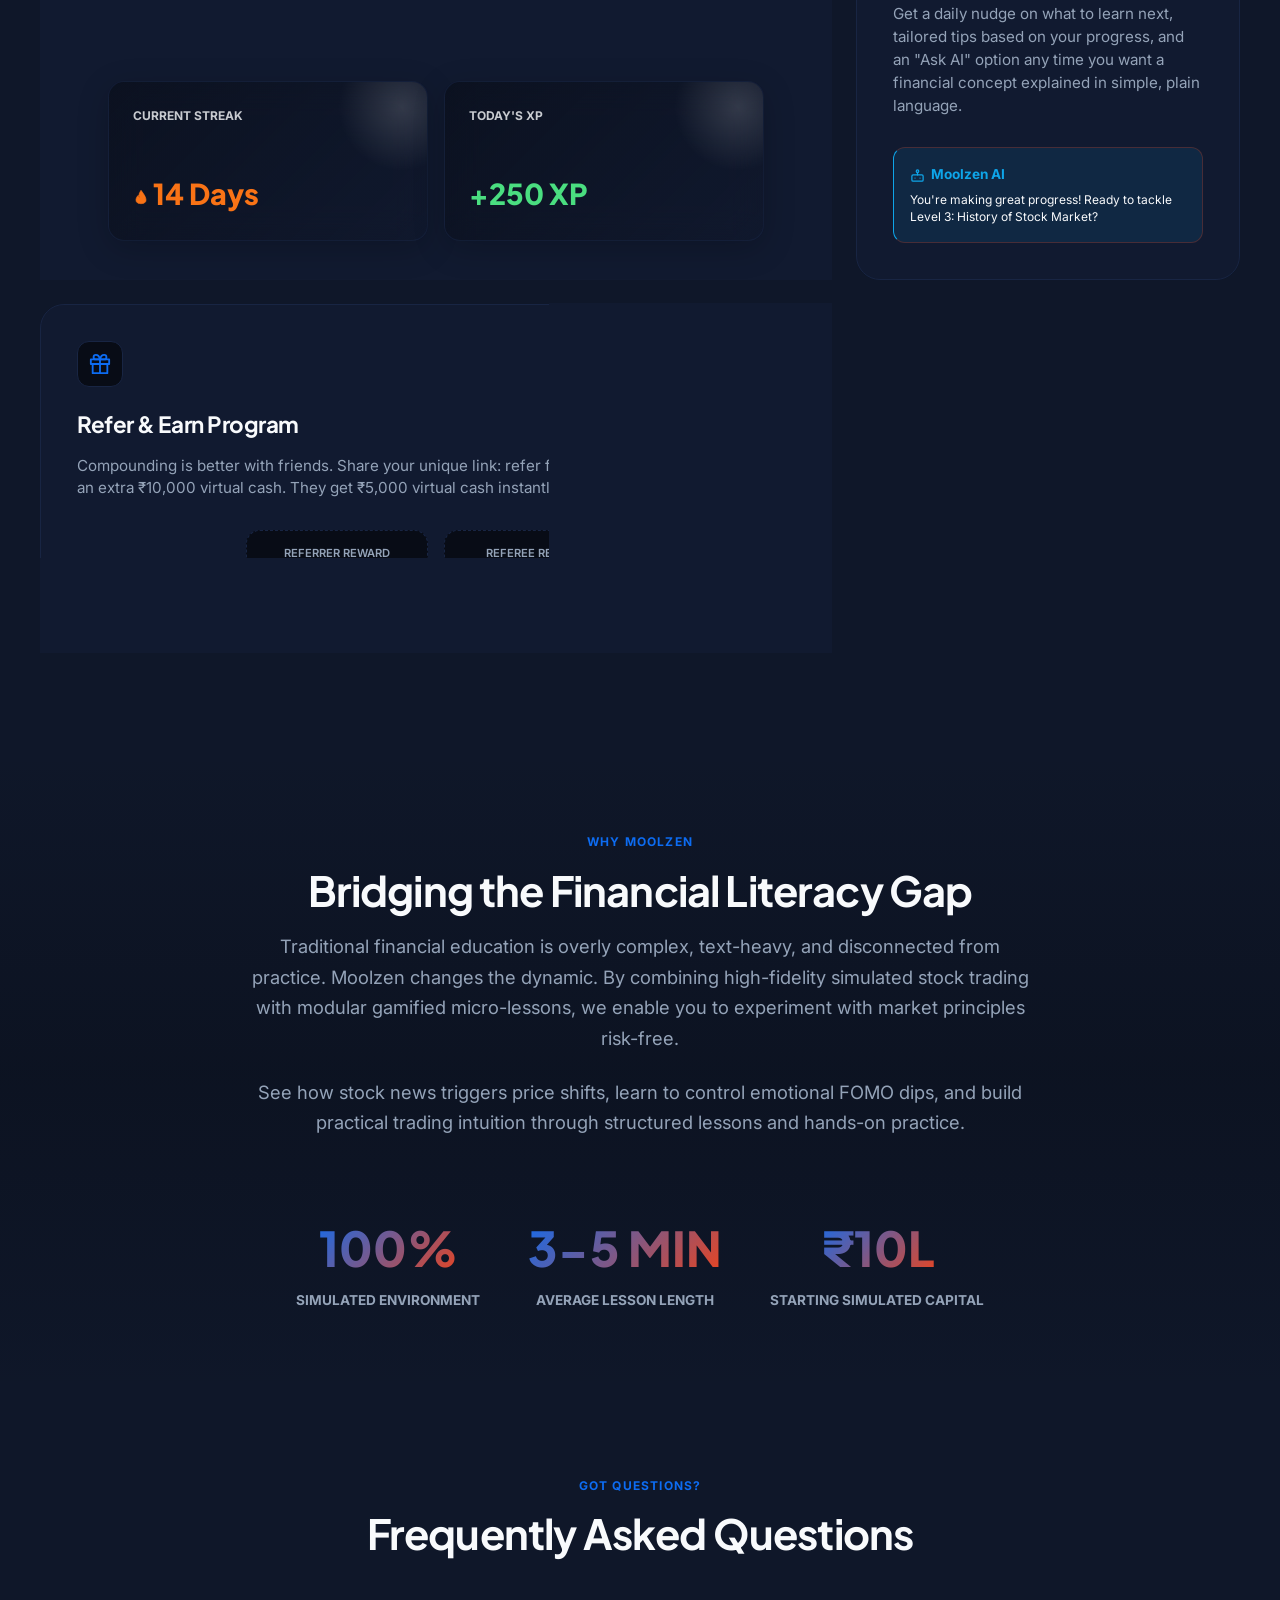
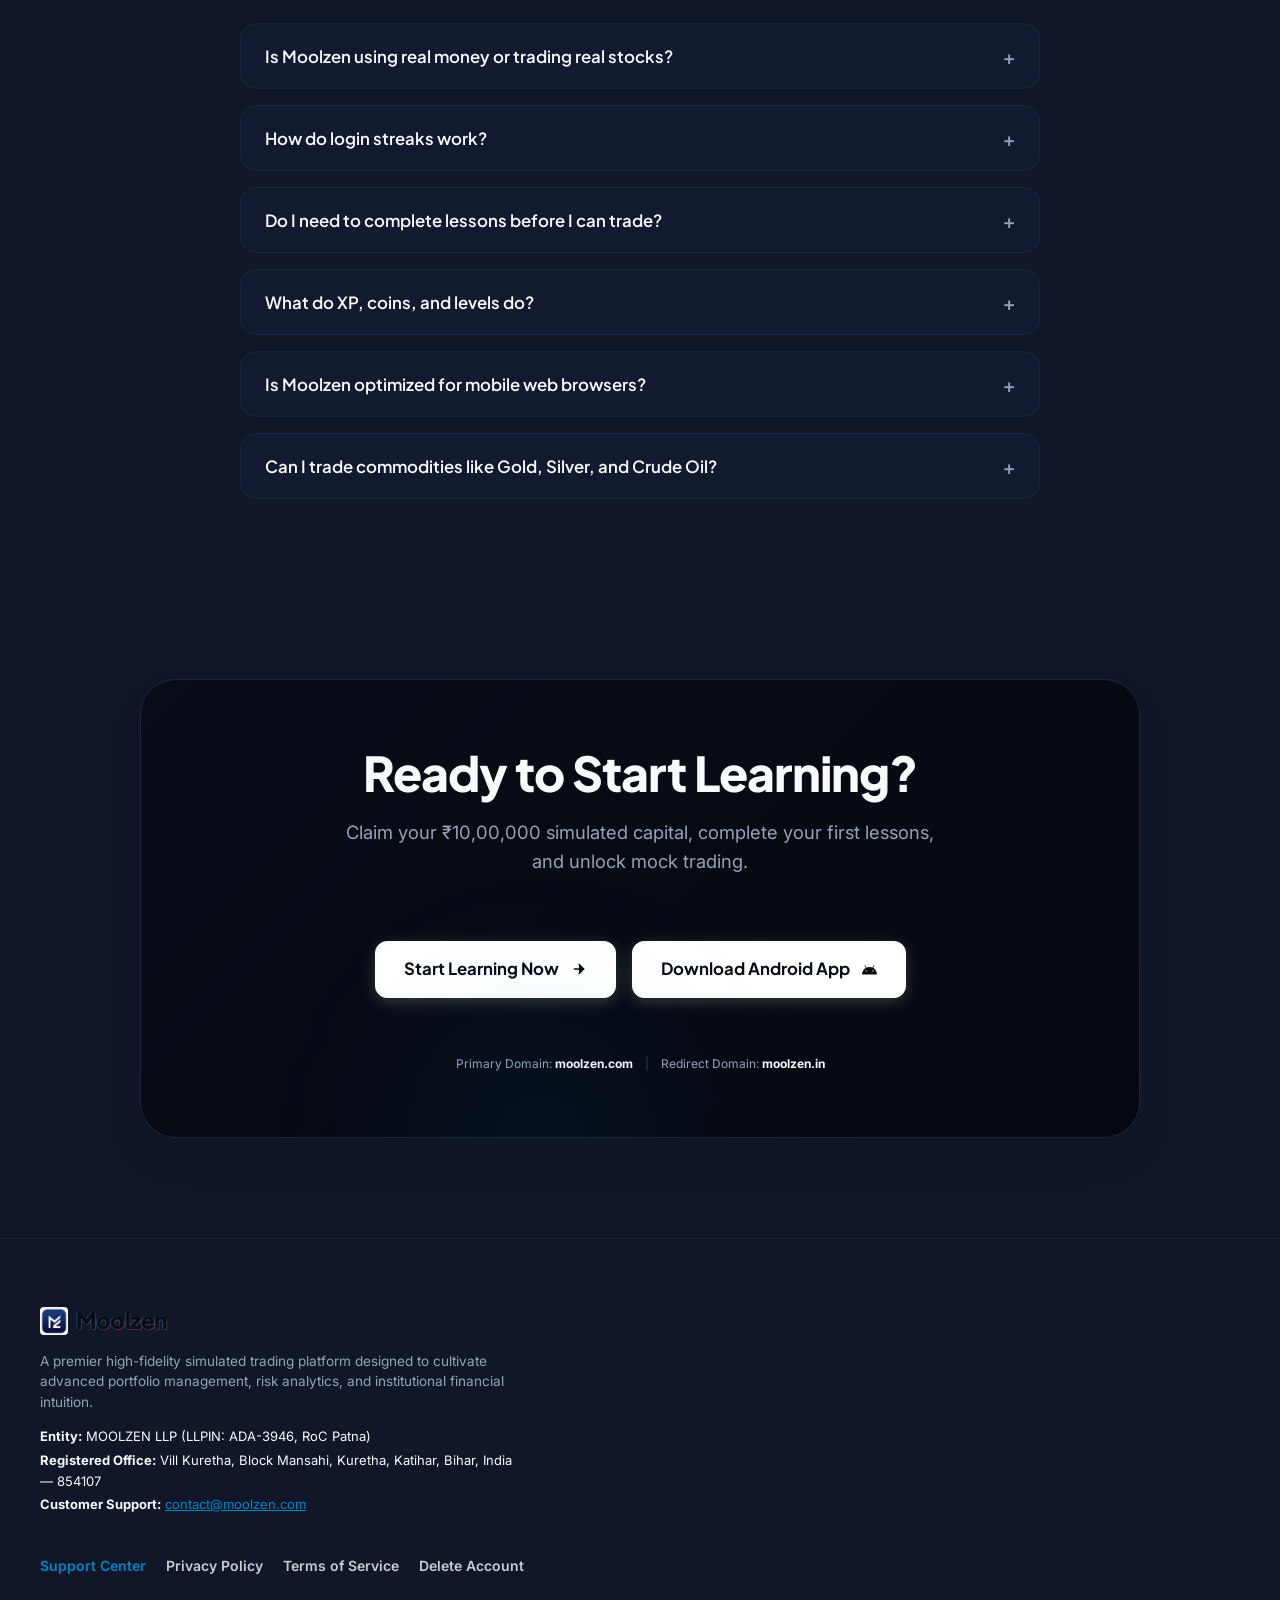
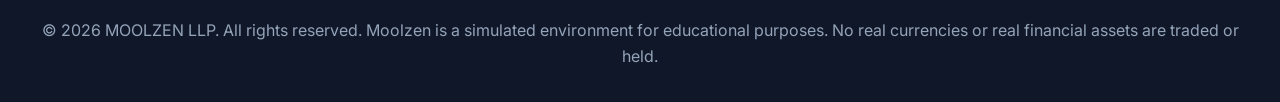
==== commit 155f56fb: "revert: restore previous clean Moolzen design with default dark theme and white card buttons" ====
--- a/index.html
+++ b/index.html
@@ -14,20 +14,13 @@
   <link rel="preconnect" href="https://fonts.gstatic.com" crossorigin>
   <link href="https://fonts.googleapis.com/css2?family=Inter:wght@300;400;500;600;700&family=Outfit:wght@400;500;600;700;800;900&family=Plus+Jakarta+Sans:wght@600;700;800;900&display=swap" rel="stylesheet">
   <!-- Premium Custom Styling Sheet (Cache busted) -->
-  <link rel="stylesheet" href="style.css?v=8.0">
+  <link rel="stylesheet" href="style.css?v=9.0">
 </head>
 <body class="dark-theme">
 
-  <!-- Robinhood-Inspired Dynamic Fintech Background Experience -->
-  <div class="moolzen-dynamic-bg" id="moolzen-dynamic-bg" aria-hidden="true">
-    <div class="bg-orb bg-orb-1"></div>
-    <div class="bg-orb bg-orb-2"></div>
-    <div class="bg-orb bg-orb-3"></div>
-    <div class="bg-orb-cursor" id="bg-orb-cursor"></div>
-    <div class="bg-market-grid"></div>
-    <canvas id="moolzen-market-canvas" class="bg-market-canvas"></canvas>
-    <div class="bg-depth-vignette"></div>
-  </div>
+  <!-- Background Glow Accents -->
+  <div class="glow-accent-1" aria-hidden="true"></div>
+  <div class="glow-accent-2" aria-hidden="true"></div>
 
   <!-- Header Section -->
   <header class="navbar-header" id="navbar">
@@ -591,6 +584,6 @@
   </footer>
 
   <!-- Vanilla Interaction Script (Cache busted) -->
-  <script src="app.js?v=8.0"></script>
+  <script src="app.js?v=9.0"></script>
 </body>
 </html>
--- a/style.css
+++ b/style.css
@@ -1,56 +1,51 @@
 /* --- MOOLZEN MARKETING SYSTEM STYLES --- */
 
 /* Font & Variable Definitions */
-/* Font & Variable Definitions - DEFAULT DARK THEME */
 :root {
   --font-sans: 'Inter', -apple-system, BlinkMacSystemFont, "Segoe UI", Roboto, sans-serif;
   --font-display: 'Plus Jakarta Sans', 'Outfit', sans-serif;
 
-  /* Default Dark Mode (Moolzen Obsidian & Emerald) */
-  --bg-primary: 222 47% 7%;        /* #080C14 - Deep Obsidian Slate */
-  --bg-secondary: 222 47% 4%;       /* #030712 - Rich Void Slate */
-  --bg-tertiary: 222 47% 3%;        /* #02050D - Ultra Dark */
-  --card-bg: 222 47% 9% / 0.85;     /* Semi-transparent Glass */
-  --card-border: 222 47% 15%;      /* Subtle Slate Border */
-  
+  /* Default Dark Mode Base (Matching app default) */
+  --bg-primary: 222 47% 11%;      /* #0F172A - Deep Slate Blue */
+  --bg-secondary: 222 47% 6%;     /* #020617 - Darker Slate */
+  --bg-tertiary: 222 47% 4%;      /* Extra Dark Slate */
+  --card-bg: 222 47% 13% / 0.95;  /* Dark card background */
+  --card-border: 222 47% 18%;     /* Darker border */
+
   /* Vibrant Accents */
-  --accent-primary: 158 85% 42%;   /* Emerald Green */
-  --accent-cyan: 156 72% 58%;      /* Mint */
-  --accent-pink: 12 90% 52%;
-  --accent-green: 142 70% 40%;
-  --accent-yellow: 35 90% 50%;
+  --accent-primary: 215 90% 50%;   /* #1E40AF - Kite Blue */
+  --accent-cyan: 200 95% 45%;      /* #0284C7 - Bright Blue */
+  --accent-pink: 12 90% 52%;       /* #EA580C - Kite Orange-Red */
+  --accent-green: 142 70% 40%;     /* #16A34A - Growth Green */
+  --accent-yellow: 35 90% 50%;     /* #F59E0B - Gold Accent */
 
   /* Text Colors */
-  --text-primary: 210 40% 98%;    /* Crisp White Text */
-  --text-muted: 215 20% 68%;      /* Muted Slate Text */
-}
-
-/* Optional Light Mode Override (Opt-in only via .light-theme) */
+  --text-primary: 210 40% 98%;    /* Near white text */
+  --text-muted: 215 20% 65%;      /* Muted text */
+}
+
+/* Light Mode Override */
 .light-theme {
-  --bg-primary: 0 0% 100%;        /* #FFFFFF */
-  --bg-secondary: 0 0% 98%;       /* #FAFAFA */
-  --bg-tertiary: 0 0% 95%;        /* #F1F1F1 */
+  --bg-primary: 0 0% 100%;        /* #FFFFFF - Pure White */
+  --bg-secondary: 0 0% 98%;       /* #FAFAFA - Crisp Off-White */
+  --bg-tertiary: 0 0% 95%;        /* #F1F1F1 - Light Neutral */
   --card-bg: 0 0% 100% / 0.95;
-  --card-border: 0 0% 90%;
-  
-  --accent-primary: 215 90% 50%;
-  --accent-cyan: 200 95% 45%;
-  --accent-pink: 12 90% 52%;
-  --accent-green: 142 70% 40%;
-  --accent-yellow: 35 90% 50%;
-
-  --text-primary: 215 25% 15%;
-  --text-muted: 215 16% 47%;
-}
-
+  --card-border: 0 0% 90%;        /* #E5E5E5 - Soft Gray Border */
+  --text-primary: 215 25% 15%;     /* #1F2937 - Deep Charcoal Text */
+  --text-muted: 215 16% 47%;       /* #4B5563 - Cool Grey Muted Text */
+}
+
+/* Sleek Dark Mode Overrides (matching app) */
 .dark-theme {
-  --bg-primary: 222 47% 7%;
-  --bg-secondary: 222 47% 4%;
-  --bg-tertiary: 222 47% 3%;
-  --card-bg: 222 47% 9% / 0.85;
-  --card-border: 222 47% 15%;
-  --text-primary: 210 40% 98%;
-  --text-muted: 215 20% 68%;
+  --bg-primary: 222 47% 11%;      /* #0F172A - Deep Slate Blue */
+  --bg-secondary: 222 47% 6%;     /* #020617 - Darker Slate */
+  --bg-tertiary: 222 47% 4%;      /* Extra Dark Slate */
+  --card-bg: 222 47% 13% / 0.95;  /* Dark card background */
+  --card-border: 222 47% 18%;     /* Darker border */
+
+  /* Text Colors */
+  --text-primary: 210 40% 98%;    /* Near white text */
+  --text-muted: 215 20% 65%;      /* Muted text */
 }
 
 /* Base resets & layouts */
@@ -72,7 +67,6 @@
   color: hsl(var(--text-primary));
   line-height: 1.6;
   position: relative;
-  min-height: 100vh;
 }
 
 /* Premium scrollbar */
@@ -88,182 +82,32 @@
   border: 2px solid hsl(var(--bg-primary));
 }
 ::-webkit-scrollbar-thumb:hover {
-  background: rgba(16, 185, 129, 0.5);
-}
-
-/* ========================================================
-   PAGE-SPECIFIC BACKGROUND ARCHITECTURE
-   - Variant A: Dynamic (Homepage Hero & Main Showcase)
-   - Variant B: Subtle / Alternating (Features & Portfolio Bento Grid)
-   - Variant C: Static (FAQs, Learning, Support, Legal & Policy Pages)
-   ======================================================== */
-
-/* --- VARIANT A: DYNAMIC HERO BACKDROP --- */
-.moolzen-dynamic-bg,
-.moolzen-bg-dynamic {
+  background: hsl(var(--accent-primary) / 0.6);
+}
+
+/* Background Gradients */
+.glow-accent-1 {
   position: absolute;
-  top: 0;
-  left: 0;
-  width: 100%;
-  height: 1250px;
-  max-height: 140vh;
-  pointer-events: none !important;
-  z-index: 0;
-  overflow: hidden;
-  background-color: transparent;
-  mask-image: linear-gradient(to bottom, rgba(0,0,0,1) 0%, rgba(0,0,0,1) 68%, rgba(0,0,0,0) 100%);
-  -webkit-mask-image: linear-gradient(to bottom, rgba(0,0,0,1) 0%, rgba(0,0,0,1) 68%, rgba(0,0,0,0) 100%);
-}
-
-/* --- VARIANT C: STATIC HIGH-READABILITY BACKGROUND --- */
-body.bg-variant-static,
-.bg-variant-static {
-  background-color: hsl(var(--bg-primary)) !important;
-  background-image: 
-    radial-gradient(ellipse 80% 50% at 50% -20%, rgba(16, 185, 129, 0.05), transparent 70%),
-    linear-gradient(to right, rgba(255, 255, 255, 0.015) 1px, transparent 1px),
-    linear-gradient(to bottom, rgba(255, 255, 255, 0.015) 1px, transparent 1px) !important;
-  background-size: 100% 100%, 80px 80px, 80px 80px !important;
-  background-attachment: fixed !important;
-}
-
-body.bg-variant-static .glow-accent-1,
-body.bg-variant-static .glow-accent-2,
-body.bg-variant-static .moolzen-dynamic-bg {
-  display: none !important;
-}
-
-/* 1. Fluid Ambient Gradient Orbs (Scoped to Hero) */
-.bg-orb {
+  top: -150px;
+  left: -10%;
+  width: 50vw;
+  height: 50vw;
+  background: radial-gradient(circle, hsl(var(--accent-primary) / 0.15) 0%, transparent 70%);
+  z-index: -1;
+  pointer-events: none;
+  filter: blur(100px);
+}
+
+.glow-accent-2 {
   position: absolute;
-  border-radius: 50%;
-  filter: blur(120px);
-  opacity: 0.22;
-  will-change: transform, opacity;
+  top: 800px;
+  right: -10%;
+  width: 45vw;
+  height: 45vw;
+  background: radial-gradient(circle, hsl(var(--accent-cyan) / 0.1) 0%, transparent 70%);
+  z-index: -1;
   pointer-events: none;
-}
-
-.dark-theme .bg-orb {
-  opacity: 0.28;
-}
-
-/* Primary Emerald Aura in upper hero zone */
-.bg-orb-1 {
-  top: -15%;
-  left: 5%;
-  width: 65vw;
-  height: 65vw;
-  max-width: 900px;
-  max-height: 900px;
-  background: radial-gradient(circle, rgba(16, 185, 129, 0.45) 0%, rgba(5, 150, 105, 0.2) 45%, transparent 70%);
-  animation: floatOrb1 28s ease-in-out infinite alternate;
-}
-
-/* Fresh Mint Aura drifting mid-screen */
-.bg-orb-2 {
-  top: 35%;
-  right: -10%;
-  width: 55vw;
-  height: 55vw;
-  max-width: 800px;
-  max-height: 800px;
-  background: radial-gradient(circle, rgba(52, 211, 153, 0.35) 0%, rgba(14, 165, 233, 0.15) 50%, transparent 70%);
-  animation: floatOrb2 36s ease-in-out infinite alternate;
-}
-
-/* Soft Lime & Deep Emerald Aura in lower section */
-.bg-orb-3 {
-  bottom: -20%;
-  left: 20%;
-  width: 70vw;
-  height: 70vw;
-  max-width: 950px;
-  max-height: 950px;
-  background: radial-gradient(circle, rgba(132, 204, 22, 0.25) 0%, rgba(16, 185, 129, 0.2) 45%, transparent 70%);
-  animation: floatOrb3 42s ease-in-out infinite alternate;
-}
-
-/* Interactive Cursor Ambient Follow Aura */
-.bg-orb-cursor {
-  position: absolute;
-  top: 0;
-  left: 0;
-  width: 650px;
-  height: 650px;
-  margin-top: -325px;
-  margin-left: -325px;
-  border-radius: 50%;
-  background: radial-gradient(circle, rgba(16, 185, 129, 0.18) 0%, rgba(52, 211, 153, 0.08) 35%, transparent 70%);
-  filter: blur(80px);
-  pointer-events: none;
-  opacity: 0;
-  transition: opacity 0.6s ease;
-  will-change: transform;
-}
-
-.bg-orb-cursor.active {
-  opacity: 1;
-}
-
-/* Keyframes for organic drifting fluid motion */
-@keyframes floatOrb1 {
-  0% { transform: translate3d(0, 0, 0) scale(1); }
-  50% { transform: translate3d(8%, 12%, 0) scale(1.1); }
-  100% { transform: translate3d(-6%, 6%, 0) scale(0.95); }
-}
-
-@keyframes floatOrb2 {
-  0% { transform: translate3d(0, 0, 0) scale(1); }
-  50% { transform: translate3d(-10%, -8%, 0) scale(1.08); }
-  100% { transform: translate3d(5%, 10%, 0) scale(0.92); }
-}
-
-@keyframes floatOrb3 {
-  0% { transform: translate3d(0, 0, 0) scale(1); }
-  50% { transform: translate3d(10%, -10%, 0) scale(1.05); }
-  100% { transform: translate3d(-8%, -5%, 0) scale(0.98); }
-}
-
-/* 2. Precision Financial Matrix Grid */
-.bg-market-grid {
-  position: absolute;
-  inset: 0;
-  background-image: 
-    linear-gradient(to right, rgba(255, 255, 255, 0.025) 1px, transparent 1px),
-    linear-gradient(to bottom, rgba(255, 255, 255, 0.025) 1px, transparent 1px);
-  background-size: 80px 80px;
-  mask-image: radial-gradient(ellipse 90% 80% at 50% 35%, black 20%, transparent 85%);
-  -webkit-mask-image: radial-gradient(ellipse 90% 80% at 50% 35%, black 20%, transparent 85%);
-  opacity: 0.9;
-  pointer-events: none;
-}
-
-body:not(.dark-theme) .bg-market-grid {
-  background-image: 
-    linear-gradient(to right, rgba(16, 185, 129, 0.04) 1px, transparent 1px),
-    linear-gradient(to bottom, rgba(16, 185, 129, 0.04) 1px, transparent 1px);
-}
-
-/* 3. Dynamic Financial Curves & Visualizations Canvas */
-.bg-market-canvas {
-  position: absolute;
-  top: 0;
-  left: 0;
-  width: 100%;
-  height: 100%;
-  pointer-events: none;
-}
-
-/* 4. Vignette for contrast and seamless section blending */
-.bg-depth-vignette {
-  position: absolute;
-  inset: 0;
-  background: radial-gradient(circle at center, transparent 40%, rgba(2, 6, 23, 0.45) 100%);
-  pointer-events: none;
-}
-
-body:not(.dark-theme) .bg-depth-vignette {
-  background: radial-gradient(circle at center, transparent 40%, rgba(248, 250, 252, 0.45) 100%);
+  filter: blur(100px);
 }
 
 /* Typography styles */
@@ -279,7 +123,7 @@
 }
 
 .gradient-text {
-  background: linear-gradient(135deg, #10b981 0%, #34d399 45%, #38bdf8 100%);
+  background: linear-gradient(135deg, hsl(var(--accent-primary)), hsl(var(--accent-cyan)));
   -webkit-background-clip: text;
   -webkit-text-fill-color: transparent;
 }
@@ -384,19 +228,18 @@
   top: 0;
   left: 0;
   width: 100%;
-  background: rgba(8, 12, 20, 0.88);
+  background: hsl(var(--bg-primary) / 0.7);
   backdrop-filter: blur(20px);
   -webkit-backdrop-filter: blur(20px);
-  border-bottom: 1px solid rgba(255, 255, 255, 0.08);
+  border-bottom: 1px solid hsl(var(--card-border));
   z-index: 1000;
   transition: all 0.3s ease;
 }
 
 .navbar-header.scrolled {
   padding: 6px 0;
-  background: rgba(8, 12, 20, 0.96);
-  box-shadow: 0 4px 30px rgba(0, 0, 0, 0.5);
-  border-bottom-color: rgba(16, 185, 129, 0.2);
+  background: hsl(var(--bg-primary) / 0.85);
+  box-shadow: 0 4px 30px rgba(0, 0, 0, 0.3);
 }
 
 .navbar-container {
@@ -422,16 +265,16 @@
   font-family: var(--font-display);
   font-size: 1.6rem;
   font-weight: 900;
-  color: #ffffff !important;
-  -webkit-text-fill-color: #ffffff !important;
+  color: #ffffff;
+  -webkit-text-fill-color: #ffffff;
   background: none;
   letter-spacing: -0.03em;
-  text-shadow: 0 0 20px rgba(16, 185, 129, 0.35);
+  text-shadow: -1.5px 0 rgba(6, 182, 212, 0.8), 1.5px 0.5px rgba(239, 68, 68, 0.8);
   transition: all 0.2s ease;
 }
 
 .logo-link:hover .logo-text {
-  text-shadow: 0 0 25px rgba(52, 211, 153, 0.6);
+  text-shadow: -2px 0 rgba(6, 182, 212, 1), 2px 1px rgba(239, 68, 68, 1);
 }
 
 .nav-links {
@@ -444,32 +287,12 @@
   text-decoration: none;
   font-size: 0.95rem;
   font-weight: 600;
-  transition: all 0.2s ease;
+  transition: opacity 0.2s ease;
 }
 
 .nav-link:hover {
-  color: #34d399 !important;
-  opacity: 1;
-}
-
-/* Light Theme Overrides (when explicitly toggled) */
-.light-theme .navbar-header {
-  background: rgba(255, 255, 255, 0.92);
-  border-bottom: 1px solid rgba(0, 0, 0, 0.08);
-}
-
-.light-theme .logo-text {
-  color: #080c16 !important;
-  -webkit-text-fill-color: #080c16 !important;
-  text-shadow: none !important;
-}
-
-.light-theme .nav-link {
-  color: #0f172a !important;
-}
-
-.light-theme .nav-link:hover {
-  color: #059669 !important;
+  color: #ffffff !important;
+  opacity: 0.75;
 }
 
 .hamburger-btn {
@@ -494,8 +317,6 @@
   padding: 160px 24px 80px 24px;
   display: flex;
   justify-content: center;
-  position: relative;
-  z-index: 1;
 }
 
 .hero-container {
@@ -508,20 +329,17 @@
 }
 
 .hero-badge {
-  background: rgba(16, 185, 129, 0.12);
-  border: 1px solid rgba(52, 211, 153, 0.35);
-  color: #34d399;
+  background: hsl(var(--accent-primary) / 0.1);
+  border: 1px solid hsl(var(--accent-primary) / 0.25);
+  color: hsl(var(--accent-primary));
   font-size: 0.85rem;
   font-weight: 700;
-  padding: 6px 18px;
+  padding: 6px 16px;
   border-radius: 99px;
   margin-bottom: 24px;
   display: inline-flex;
   align-items: center;
-  gap: 8px;
-  box-shadow: 0 0 25px rgba(16, 185, 129, 0.18);
-  backdrop-filter: blur(12px);
-  -webkit-backdrop-filter: blur(12px);
+  gap: 6px;
 }
 
 .hero-title {
@@ -547,19 +365,11 @@
 /* Glassmorphism Interactive Mockup showcase card styles */
 .mockup-showcase-container {
   width: 100%;
-  max-width: 820px;
-  background: radial-gradient(circle at top center, rgba(16, 185, 129, 0.28) 0%, rgba(52, 211, 153, 0.08) 50%, transparent 75%);
+  max-width: 800px;
+  background: radial-gradient(circle at top left, hsl(var(--accent-primary) / 0.15) 0%, transparent 60%);
   padding: 1px;
   border-radius: 24px;
   margin: 20px auto 0 auto;
-  box-shadow: 0 24px 60px -15px rgba(0, 0, 0, 0.6), 0 0 50px -10px rgba(16, 185, 129, 0.2);
-  position: relative;
-  transition: transform 0.4s ease, box-shadow 0.4s ease;
-}
-
-.mockup-showcase-container:hover {
-  transform: translateY(-4px);
-  box-shadow: 0 30px 70px -15px rgba(0, 0, 0, 0.7), 0 0 65px -8px rgba(16, 185, 129, 0.3);
 }
 
 .glass-mockup {
@@ -831,15 +641,11 @@
 /* Stock Sliding Ticker Section */
 .ticker-section {
   width: 100%;
-  background: hsl(var(--bg-secondary) / 0.75);
-  backdrop-filter: blur(16px);
-  -webkit-backdrop-filter: blur(16px);
-  border-top: 1px solid rgba(255, 255, 255, 0.06);
-  border-bottom: 1px solid rgba(255, 255, 255, 0.06);
+  background: hsl(var(--bg-secondary));
+  border-top: 1px solid hsl(var(--card-border));
+  border-bottom: 1px solid hsl(var(--card-border));
   padding: 14px 0;
   overflow: hidden;
-  position: relative;
-  z-index: 1;
 }
 
 .ticker-wrapper {
@@ -899,8 +705,6 @@
   padding: 100px 24px;
   display: flex;
   justify-content: center;
-  position: relative;
-  z-index: 1;
 }
 
 .features-container {
@@ -963,42 +767,6 @@
   border-color: hsl(var(--accent-primary) / 0.35);
   box-shadow: 0 15px 40px rgba(0, 0, 0, 0.3), 0 0 15px hsl(var(--accent-primary) / 0.1);
   transform: translateY(-2px);
-}
-
-/* --- VARIANT B: ALTERNATING FEATURES BENTO TREATMENTS --- */
-#feat-capital {
-  border-top: 2px solid rgba(16, 185, 129, 0.6);
-  background: radial-gradient(circle at top right, rgba(16, 185, 129, 0.06), transparent 70%), hsl(var(--card-bg));
-}
-
-#feat-learn {
-  border-top: 2px solid rgba(52, 211, 153, 0.6);
-  background: radial-gradient(circle at top left, rgba(52, 211, 153, 0.05), transparent 70%), hsl(var(--card-bg));
-}
-
-#feat-rivals {
-  border-top: 2px solid rgba(245, 158, 11, 0.6);
-  background: radial-gradient(circle at top right, rgba(245, 158, 11, 0.05), transparent 70%), hsl(var(--card-bg));
-}
-
-#feat-commodities {
-  border-top: 2px solid rgba(234, 88, 12, 0.6);
-  background: radial-gradient(circle at top left, rgba(234, 88, 12, 0.06), transparent 70%), hsl(var(--card-bg));
-}
-
-#feat-feedback {
-  border-top: 2px solid rgba(249, 115, 22, 0.6);
-  background: radial-gradient(circle at top right, rgba(249, 115, 22, 0.05), transparent 70%), hsl(var(--card-bg));
-}
-
-#feat-marketsync {
-  border-top: 2px solid rgba(14, 165, 233, 0.6);
-  background: radial-gradient(circle at top left, rgba(14, 165, 233, 0.05), transparent 70%), hsl(var(--card-bg));
-}
-
-#feat-referral {
-  border-top: 2px solid rgba(16, 185, 129, 0.6);
-  background: radial-gradient(circle at top right, rgba(16, 185, 129, 0.06), transparent 70%), hsl(var(--card-bg));
 }
 
 .card-icon {
@@ -1191,8 +959,6 @@
   display: flex;
   justify-content: center;
   background: linear-gradient(180deg, transparent, hsl(var(--bg-secondary) / 0.4), transparent);
-  position: relative;
-  z-index: 1;
 }
 
 .about-container {
@@ -1230,8 +996,8 @@
   font-family: var(--font-display);
   font-size: 3rem;
   font-weight: 900;
-  color: #10b981;
-  background: linear-gradient(135deg, #10b981, #34d399, #38bdf8);
+  color: hsl(var(--accent-primary));
+  background: linear-gradient(135deg, hsl(var(--accent-primary)), hsl(var(--accent-pink)));
   -webkit-background-clip: text;
   -webkit-text-fill-color: transparent;
 }
@@ -1249,8 +1015,6 @@
   padding: 80px 24px;
   display: flex;
   justify-content: center;
-  position: relative;
-  z-index: 1;
 }
 
 .faqs-container {
@@ -1321,21 +1085,20 @@
   display: flex;
   justify-content: center;
   position: relative;
-  z-index: 1;
 }
 
 .cta-card {
   width: 100%;
   max-width: 1000px;
-  background: radial-gradient(circle at top center, rgba(16, 185, 129, 0.15) 0%, hsl(var(--bg-secondary) / 0.85) 60%), hsl(var(--bg-tertiary));
-  border: 1px solid rgba(52, 211, 153, 0.2);
+  background: linear-gradient(135deg, hsl(var(--bg-secondary)), hsl(var(--bg-tertiary)));
+  border: 1px solid hsl(var(--card-border));
   border-radius: 36px;
   padding: 64px 32px;
   text-align: center;
   display: flex;
   flex-direction: column;
   align-items: center;
-  box-shadow: 0 20px 50px rgba(0, 0, 0, 0.4), 0 0 40px rgba(16, 185, 129, 0.1);
+  box-shadow: 0 20px 40px rgba(0, 0, 0, 0.05);
   position: relative;
   overflow: hidden;
 }
@@ -1716,7 +1479,6 @@
   transform: scale(0.95);
 }
 
-/* By default (Dark Mode) show sun icon */
 .theme-toggle-btn .sun-icon {
   display: inline;
 }
@@ -1725,7 +1487,6 @@
   display: none;
 }
 
-/* In Light Theme show moon icon */
 .light-theme .theme-toggle-btn .sun-icon {
   display: none;
 }
@@ -1734,16 +1495,28 @@
   display: inline;
 }
 
-.dark-theme .logo-text {
-  color: #ffffff !important;
-  -webkit-text-fill-color: #ffffff !important;
-  background: none !important;
-  text-shadow: -1.5px 0 rgba(6, 182, 212, 0.8), 1.5px 0.5px rgba(239, 68, 68, 0.8) !important;
-}
-
-.dark-theme .footer-logo {
-  color: #ffffff !important;
-  text-shadow: -1.5px 0 rgba(6, 182, 212, 0.75), 1.5px 0.5px rgba(239, 68, 68, 0.75) !important;
+.light-theme .navbar-header {
+  background: rgba(255, 255, 255, 0.95);
+  border-bottom: 1px solid rgba(0, 0, 0, 0.08);
+}
+
+.light-theme .logo-text {
+  color: #080c16 !important;
+  -webkit-text-fill-color: #080c16 !important;
+  text-shadow: none !important;
+}
+
+.light-theme .nav-link {
+  color: #0f172a !important;
+}
+
+.light-theme .nav-link:hover {
+  color: #059669 !important;
+}
+
+.light-theme .footer-logo {
+  color: #080c16 !important;
+  text-shadow: none !important;
 }
 
 /* --- COMMODITIES FEATURE STYLES --- */
@@ -1948,41 +1721,3 @@
 
 .commodity-change.up { color: #16a34a; }
 .commodity-change.down { color: #dc2626; }
-
-/* Accessibility & Reduced Motion Support */
-@media (prefers-reduced-motion: reduce) {
-  .bg-orb {
-    animation: none !important;
-  }
-  .bg-orb-cursor {
-    display: none !important;
-  }
-  .ticker-content {
-    animation-play-state: paused;
-  }
-}
-
-/* Mobile Background Optimization */
-@media (max-width: 768px) {
-  .bg-orb-cursor {
-    display: none !important;
-  }
-  .bg-orb-1 {
-    width: 90vw;
-    height: 90vw;
-    filter: blur(80px);
-  }
-  .bg-orb-2 {
-    width: 80vw;
-    height: 80vw;
-    filter: blur(80px);
-  }
-  .bg-orb-3 {
-    width: 85vw;
-    height: 85vw;
-    filter: blur(80px);
-  }
-  .bg-market-grid {
-    background-size: 50px 50px;
-  }
-}
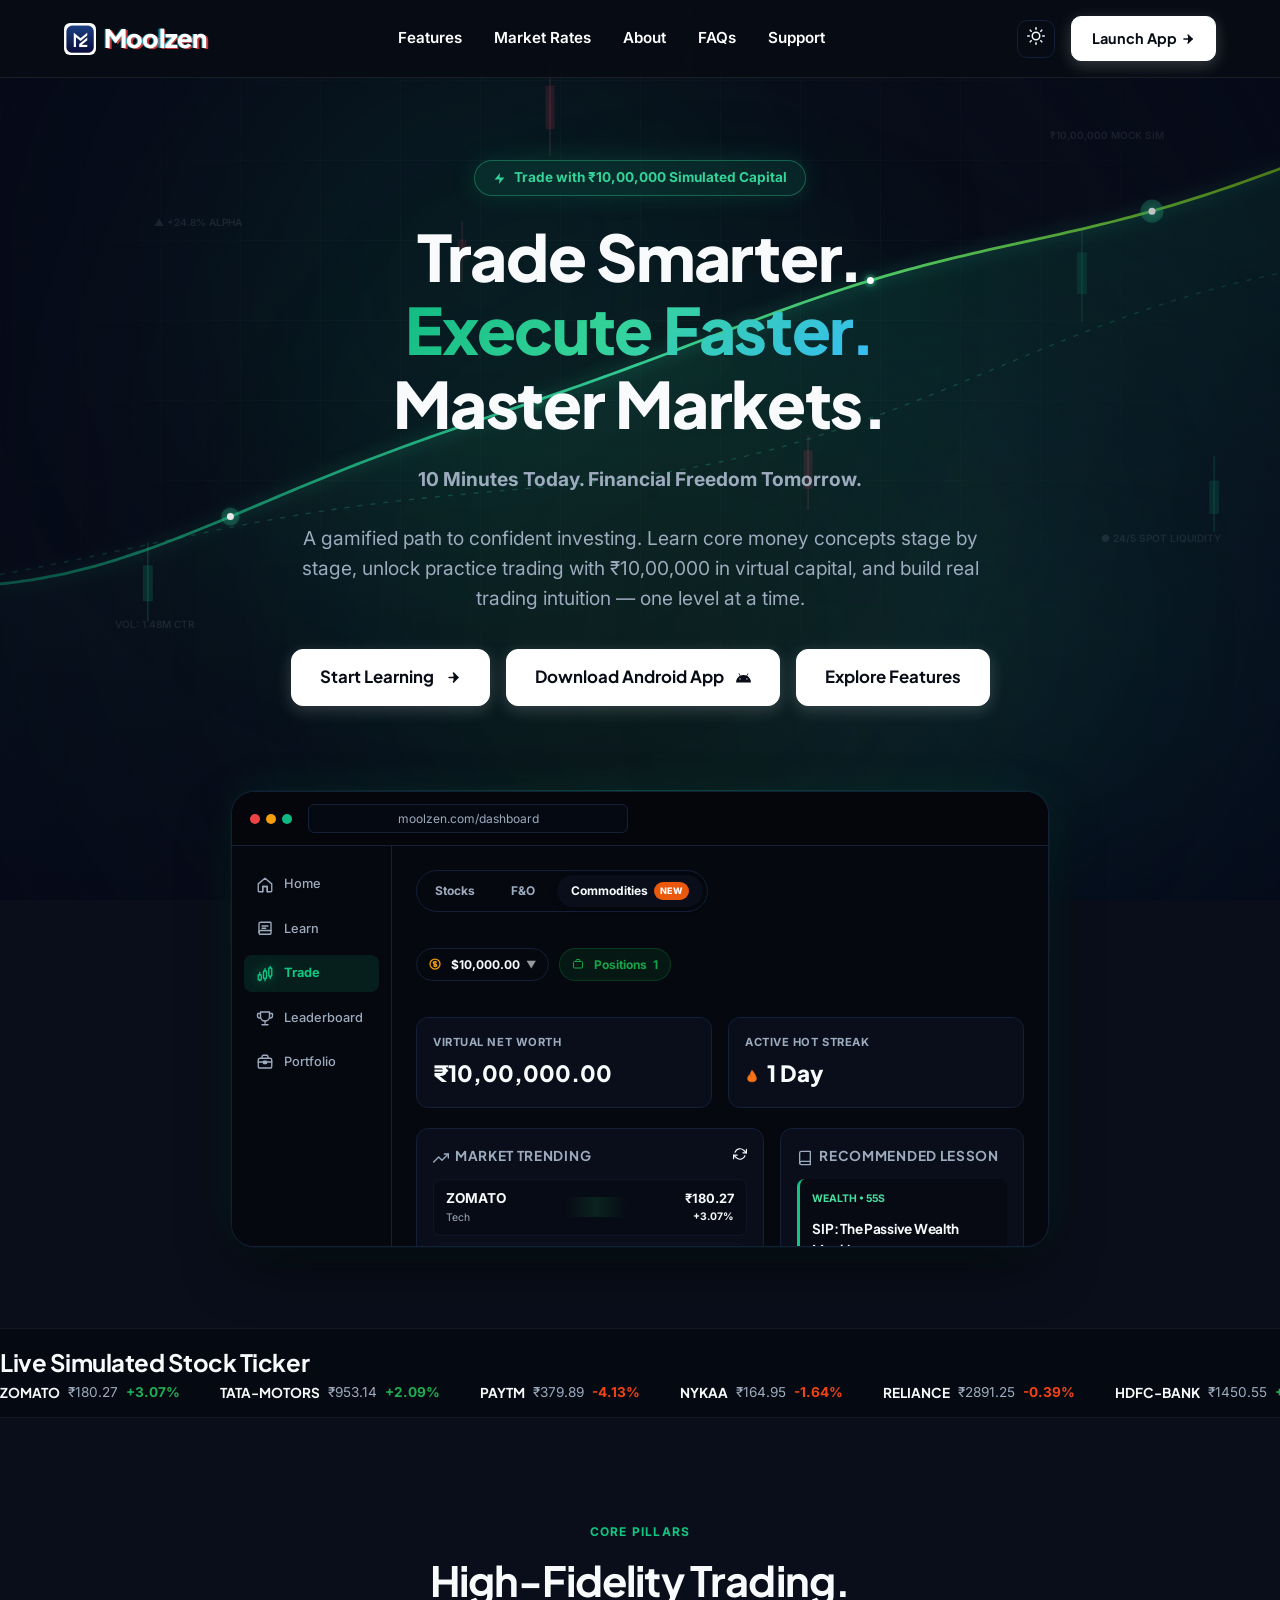
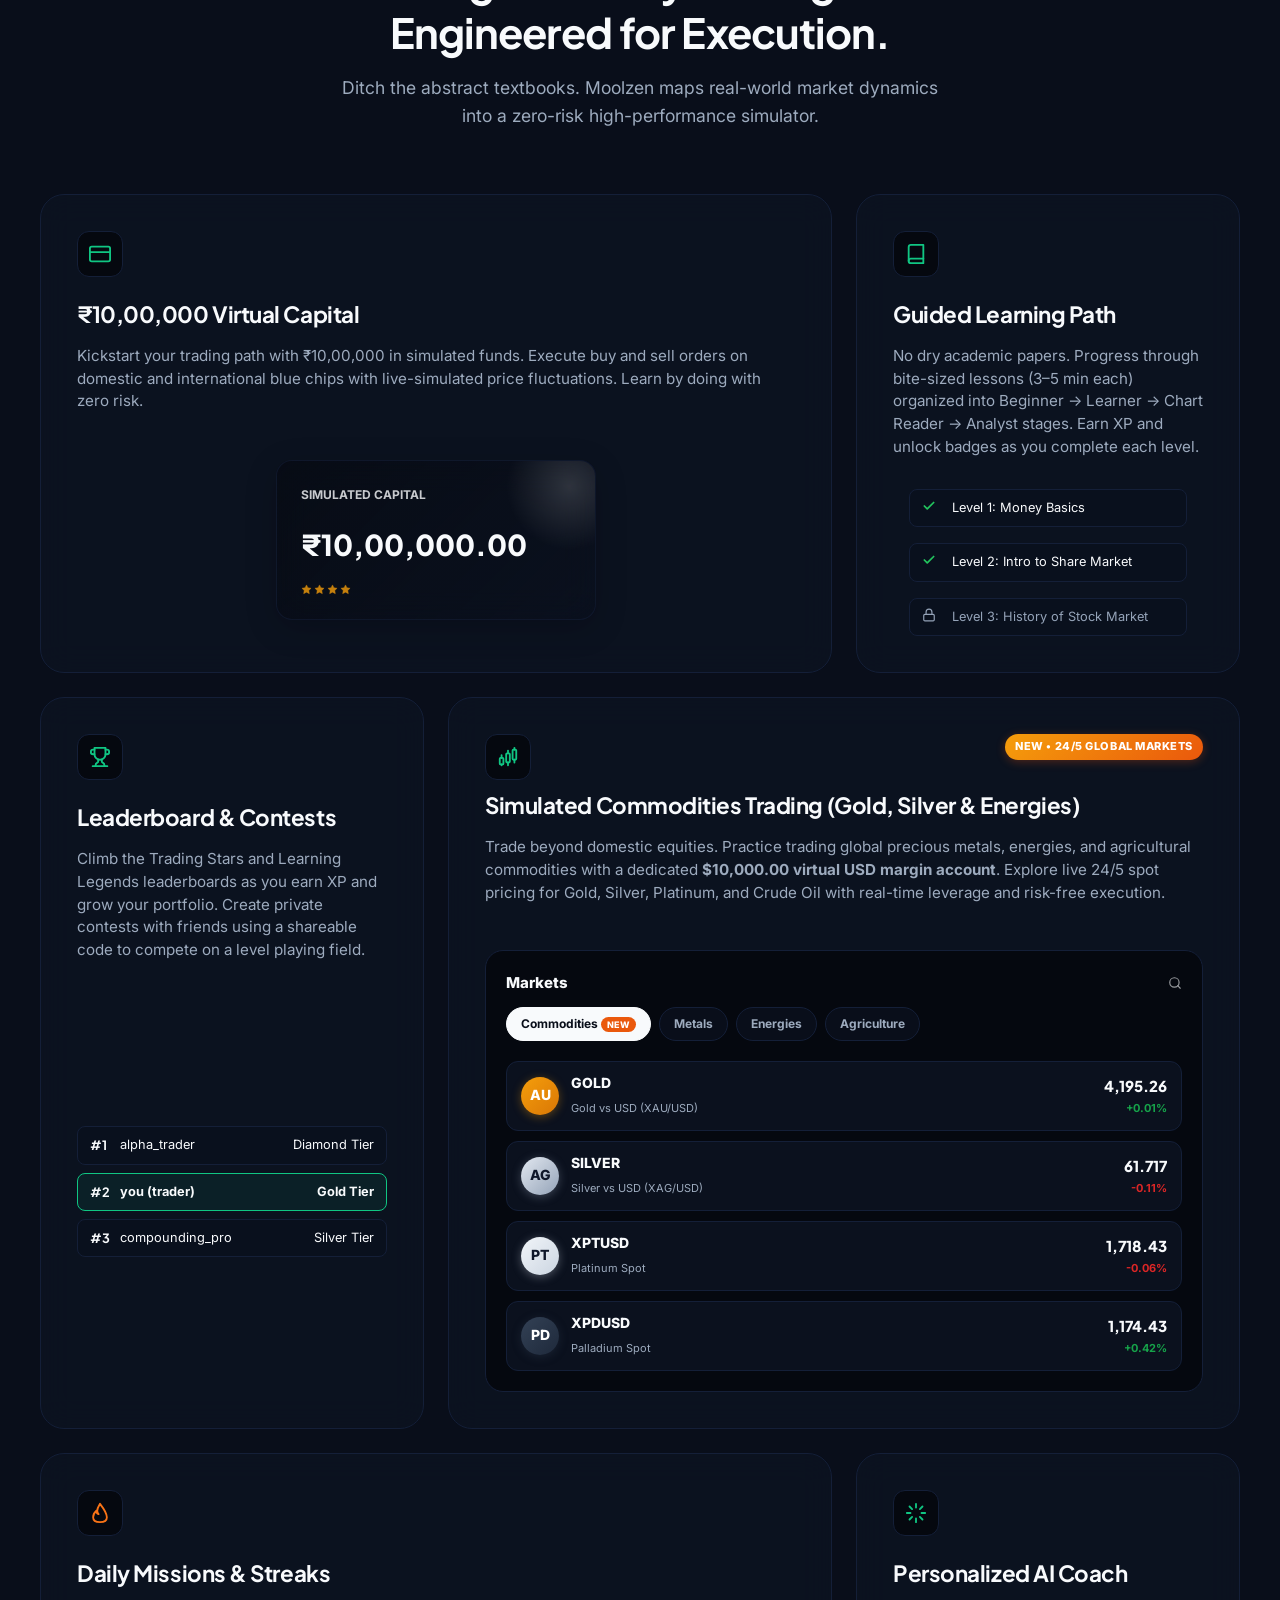
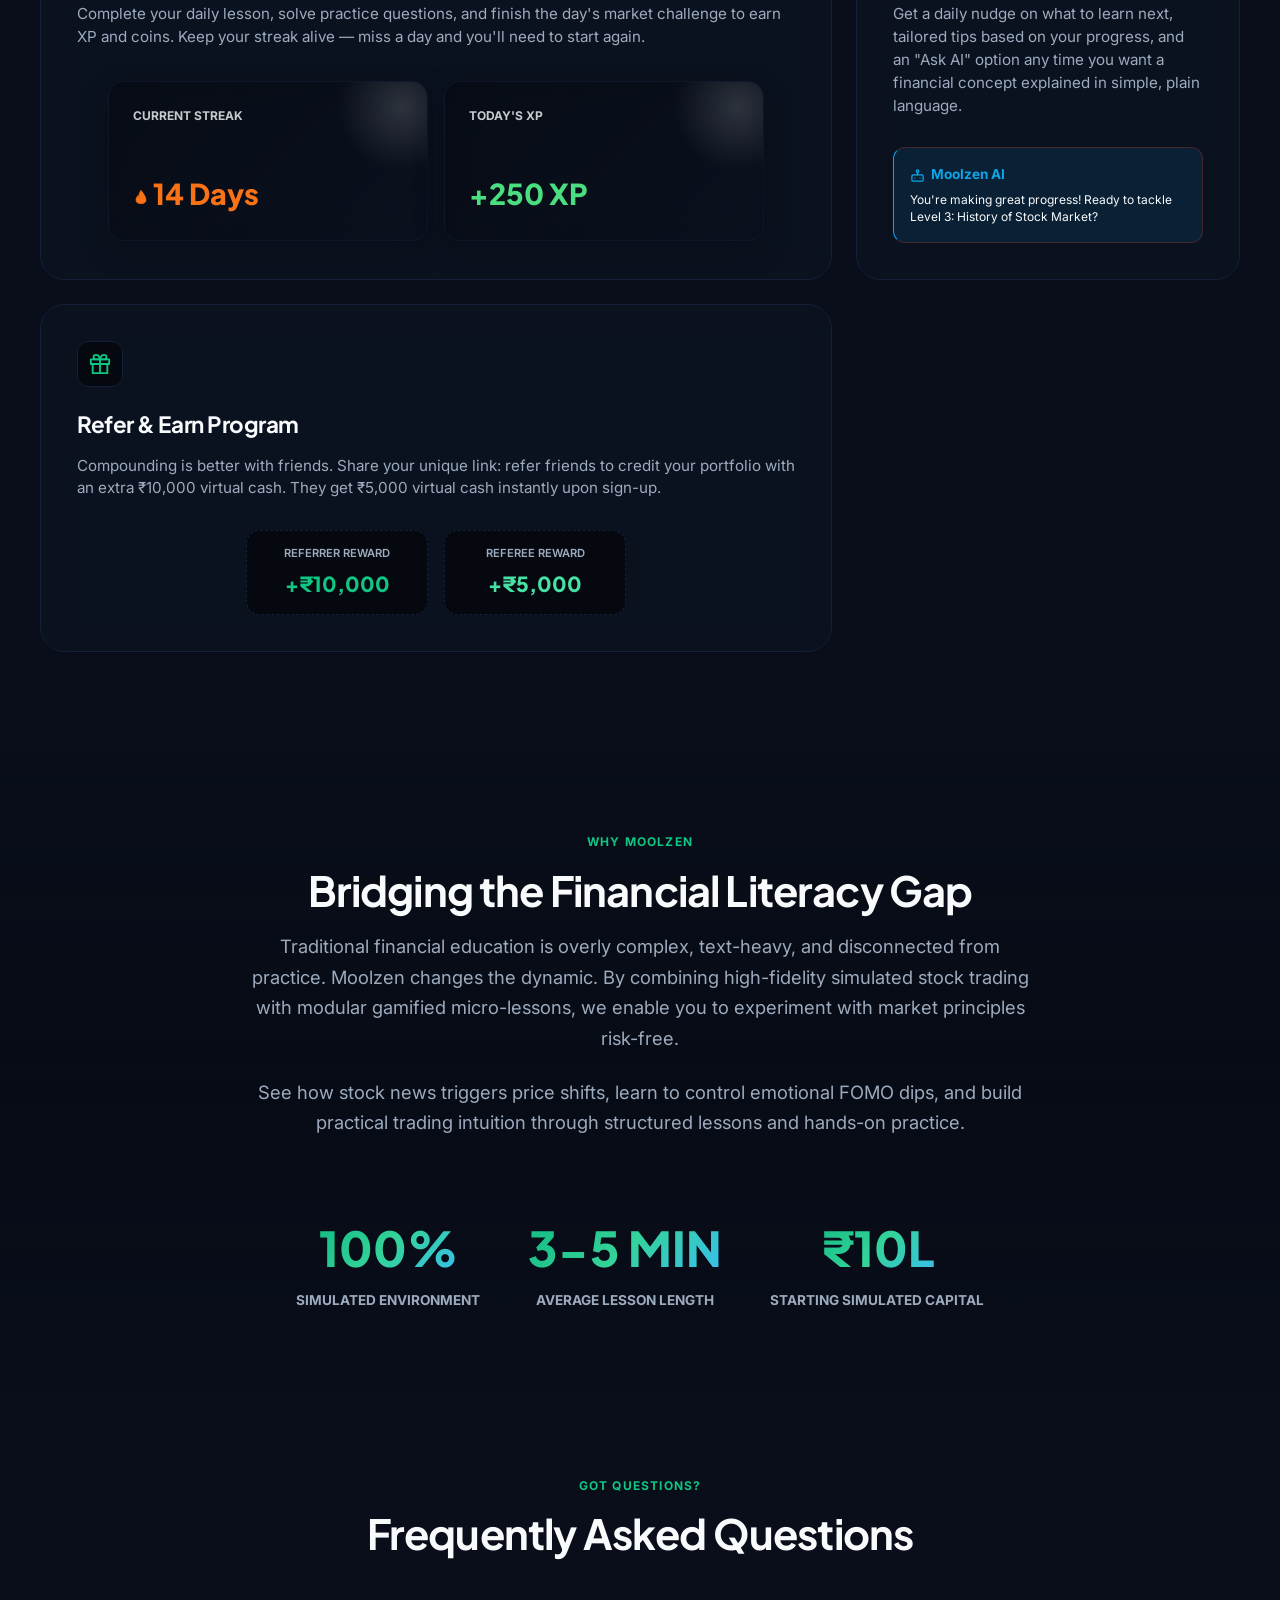
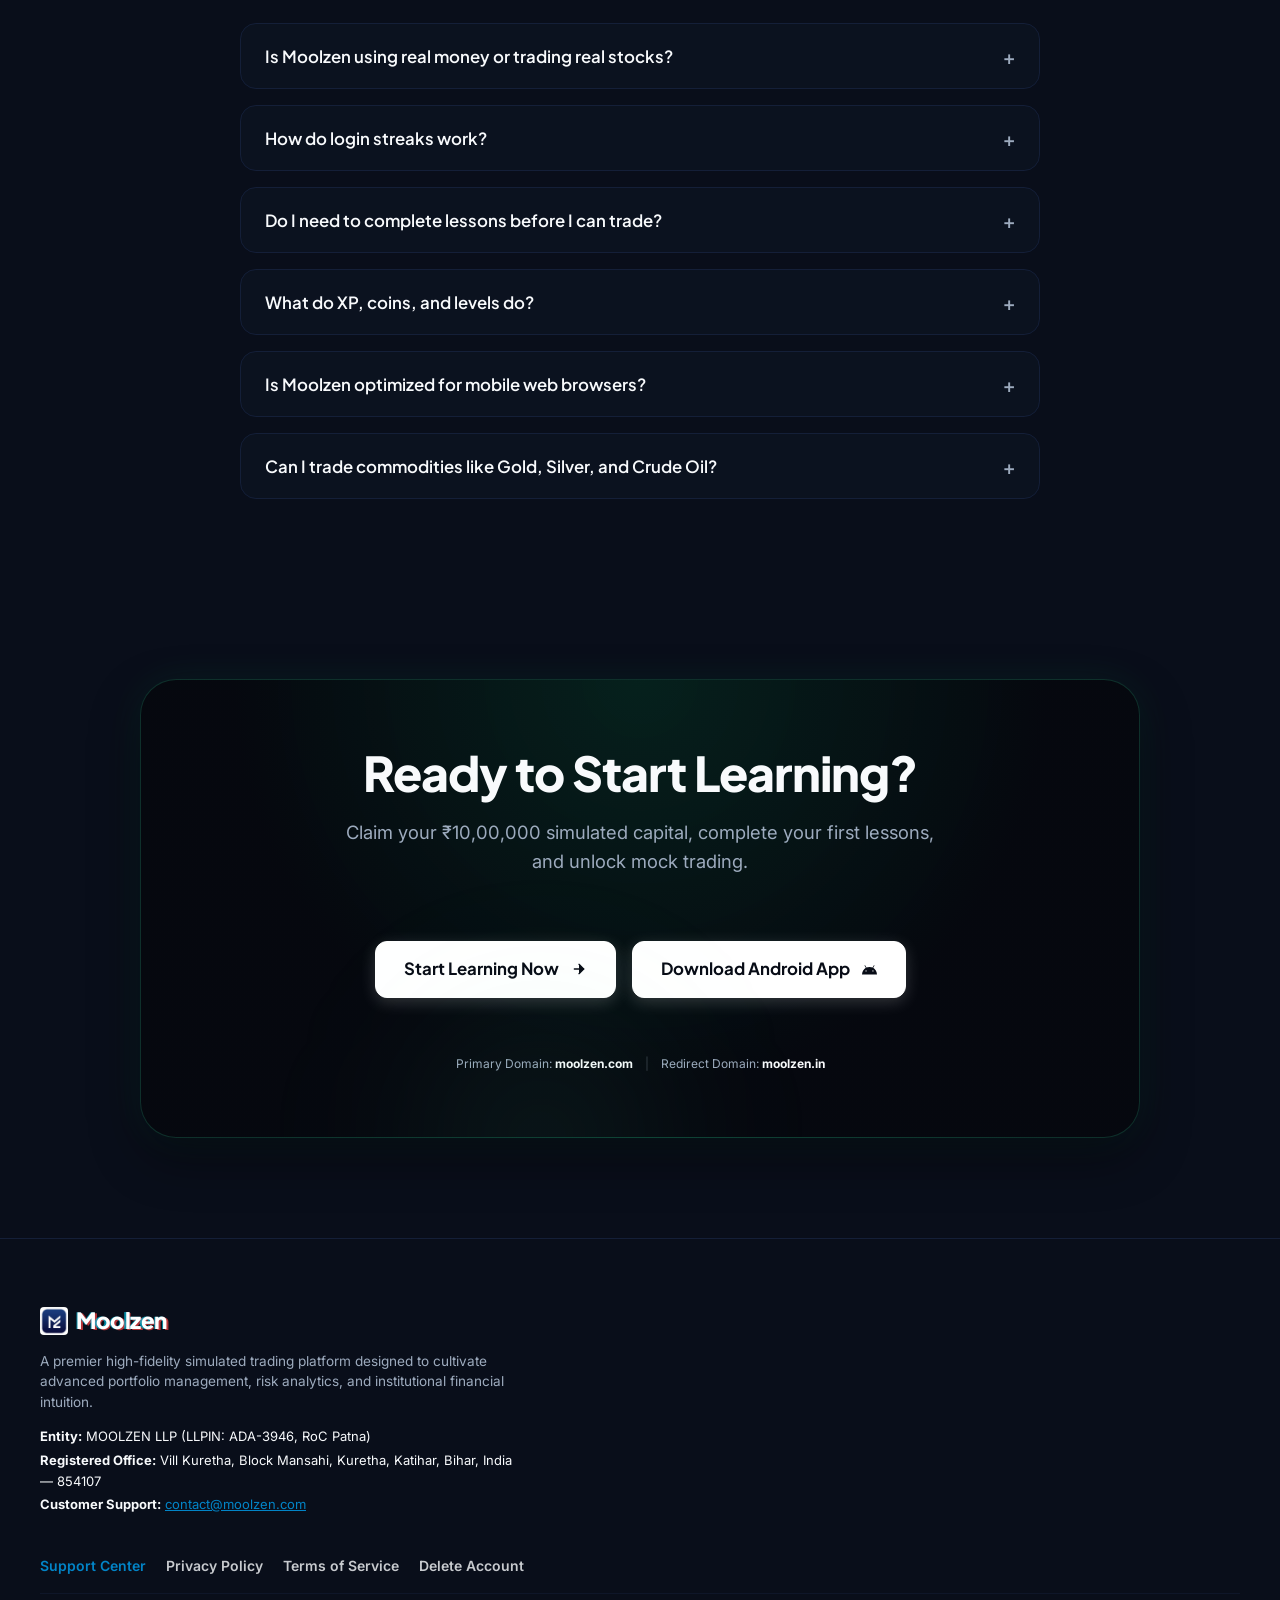
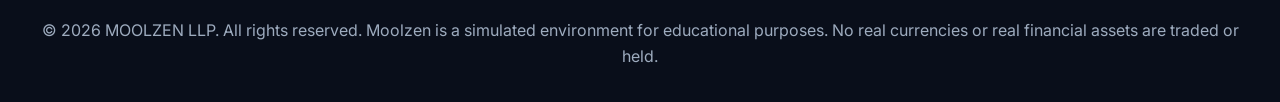
==== commit 0e46c009: "feat: Robinhood-inspired dynamic fintech background with default dark theme, frosted header, and whi" ====
--- a/index.html
+++ b/index.html
@@ -14,13 +14,20 @@
   <link rel="preconnect" href="https://fonts.gstatic.com" crossorigin>
   <link href="https://fonts.googleapis.com/css2?family=Inter:wght@300;400;500;600;700&family=Outfit:wght@400;500;600;700;800;900&family=Plus+Jakarta+Sans:wght@600;700;800;900&display=swap" rel="stylesheet">
   <!-- Premium Custom Styling Sheet (Cache busted) -->
-  <link rel="stylesheet" href="style.css?v=9.0">
+  <link rel="stylesheet" href="style.css?v=10.0">
 </head>
 <body class="dark-theme">
 
-  <!-- Background Glow Accents -->
-  <div class="glow-accent-1" aria-hidden="true"></div>
-  <div class="glow-accent-2" aria-hidden="true"></div>
+  <!-- Robinhood-Inspired Dynamic Fintech Background Experience -->
+  <div class="moolzen-dynamic-bg" id="moolzen-dynamic-bg" aria-hidden="true">
+    <div class="bg-orb bg-orb-1"></div>
+    <div class="bg-orb bg-orb-2"></div>
+    <div class="bg-orb bg-orb-3"></div>
+    <div class="bg-orb-cursor" id="bg-orb-cursor"></div>
+    <div class="bg-market-grid"></div>
+    <canvas id="moolzen-market-canvas" class="bg-market-canvas"></canvas>
+    <div class="bg-depth-vignette"></div>
+  </div>
 
   <!-- Header Section -->
   <header class="navbar-header" id="navbar">
@@ -584,6 +591,6 @@
   </footer>
 
   <!-- Vanilla Interaction Script (Cache busted) -->
-  <script src="app.js?v=9.0"></script>
+  <script src="app.js?v=10.0"></script>
 </body>
 </html>
--- a/style.css
+++ b/style.css
@@ -1,51 +1,56 @@
 /* --- MOOLZEN MARKETING SYSTEM STYLES --- */
 
 /* Font & Variable Definitions */
+/* Font & Variable Definitions - DEFAULT DARK THEME */
 :root {
   --font-sans: 'Inter', -apple-system, BlinkMacSystemFont, "Segoe UI", Roboto, sans-serif;
   --font-display: 'Plus Jakarta Sans', 'Outfit', sans-serif;
 
-  /* Default Dark Mode Base (Matching app default) */
-  --bg-primary: 222 47% 11%;      /* #0F172A - Deep Slate Blue */
-  --bg-secondary: 222 47% 6%;     /* #020617 - Darker Slate */
-  --bg-tertiary: 222 47% 4%;      /* Extra Dark Slate */
-  --card-bg: 222 47% 13% / 0.95;  /* Dark card background */
-  --card-border: 222 47% 18%;     /* Darker border */
-
+  /* Default Dark Mode (Moolzen Obsidian & Emerald) */
+  --bg-primary: 222 47% 7%;        /* #080C14 - Deep Obsidian Slate */
+  --bg-secondary: 222 47% 4%;       /* #030712 - Rich Void Slate */
+  --bg-tertiary: 222 47% 3%;        /* #02050D - Ultra Dark */
+  --card-bg: 222 47% 9% / 0.85;     /* Semi-transparent Glass */
+  --card-border: 222 47% 15%;      /* Subtle Slate Border */
+  
   /* Vibrant Accents */
-  --accent-primary: 215 90% 50%;   /* #1E40AF - Kite Blue */
-  --accent-cyan: 200 95% 45%;      /* #0284C7 - Bright Blue */
-  --accent-pink: 12 90% 52%;       /* #EA580C - Kite Orange-Red */
-  --accent-green: 142 70% 40%;     /* #16A34A - Growth Green */
-  --accent-yellow: 35 90% 50%;     /* #F59E0B - Gold Accent */
+  --accent-primary: 158 85% 42%;   /* Emerald Green */
+  --accent-cyan: 156 72% 58%;      /* Mint */
+  --accent-pink: 12 90% 52%;
+  --accent-green: 142 70% 40%;
+  --accent-yellow: 35 90% 50%;
 
   /* Text Colors */
-  --text-primary: 210 40% 98%;    /* Near white text */
-  --text-muted: 215 20% 65%;      /* Muted text */
-}
-
-/* Light Mode Override */
+  --text-primary: 210 40% 98%;    /* Crisp White Text */
+  --text-muted: 215 20% 68%;      /* Muted Slate Text */
+}
+
+/* Optional Light Mode Override (Opt-in only via .light-theme) */
 .light-theme {
-  --bg-primary: 0 0% 100%;        /* #FFFFFF - Pure White */
-  --bg-secondary: 0 0% 98%;       /* #FAFAFA - Crisp Off-White */
-  --bg-tertiary: 0 0% 95%;        /* #F1F1F1 - Light Neutral */
+  --bg-primary: 0 0% 100%;        /* #FFFFFF */
+  --bg-secondary: 0 0% 98%;       /* #FAFAFA */
+  --bg-tertiary: 0 0% 95%;        /* #F1F1F1 */
   --card-bg: 0 0% 100% / 0.95;
-  --card-border: 0 0% 90%;        /* #E5E5E5 - Soft Gray Border */
-  --text-primary: 215 25% 15%;     /* #1F2937 - Deep Charcoal Text */
-  --text-muted: 215 16% 47%;       /* #4B5563 - Cool Grey Muted Text */
-}
-
-/* Sleek Dark Mode Overrides (matching app) */
+  --card-border: 0 0% 90%;
+  
+  --accent-primary: 215 90% 50%;
+  --accent-cyan: 200 95% 45%;
+  --accent-pink: 12 90% 52%;
+  --accent-green: 142 70% 40%;
+  --accent-yellow: 35 90% 50%;
+
+  --text-primary: 215 25% 15%;
+  --text-muted: 215 16% 47%;
+}
+
 .dark-theme {
-  --bg-primary: 222 47% 11%;      /* #0F172A - Deep Slate Blue */
-  --bg-secondary: 222 47% 6%;     /* #020617 - Darker Slate */
-  --bg-tertiary: 222 47% 4%;      /* Extra Dark Slate */
-  --card-bg: 222 47% 13% / 0.95;  /* Dark card background */
-  --card-border: 222 47% 18%;     /* Darker border */
-
-  /* Text Colors */
-  --text-primary: 210 40% 98%;    /* Near white text */
-  --text-muted: 215 20% 65%;      /* Muted text */
+  --bg-primary: 222 47% 7%;
+  --bg-secondary: 222 47% 4%;
+  --bg-tertiary: 222 47% 3%;
+  --card-bg: 222 47% 9% / 0.85;
+  --card-border: 222 47% 15%;
+  --text-primary: 210 40% 98%;
+  --text-muted: 215 20% 68%;
 }
 
 /* Base resets & layouts */
@@ -67,6 +72,7 @@
   color: hsl(var(--text-primary));
   line-height: 1.6;
   position: relative;
+  min-height: 100vh;
 }
 
 /* Premium scrollbar */
@@ -82,32 +88,155 @@
   border: 2px solid hsl(var(--bg-primary));
 }
 ::-webkit-scrollbar-thumb:hover {
-  background: hsl(var(--accent-primary) / 0.6);
-}
-
-/* Background Gradients */
-.glow-accent-1 {
+  background: rgba(16, 185, 129, 0.5);
+}
+
+/* ========================================================
+   ROBINHOOD-INSPIRED DYNAMIC BACKGROUND SYSTEM
+   ======================================================== */
+.moolzen-dynamic-bg {
+  position: fixed;
+  top: 0;
+  left: 0;
+  width: 100vw;
+  height: 100vh;
+  pointer-events: none !important;
+  z-index: 0;
+  overflow: hidden;
+  background-color: transparent;
+}
+
+/* 1. Fluid Ambient Gradient Orbs */
+.bg-orb {
   position: absolute;
-  top: -150px;
-  left: -10%;
-  width: 50vw;
-  height: 50vw;
-  background: radial-gradient(circle, hsl(var(--accent-primary) / 0.15) 0%, transparent 70%);
-  z-index: -1;
+  border-radius: 50%;
+  filter: blur(120px);
+  opacity: 0.22;
+  will-change: transform, opacity;
   pointer-events: none;
-  filter: blur(100px);
-}
-
-.glow-accent-2 {
+}
+
+.dark-theme .bg-orb {
+  opacity: 0.28;
+}
+
+/* Primary Emerald Aura in upper hero zone */
+.bg-orb-1 {
+  top: -15%;
+  left: 5%;
+  width: 65vw;
+  height: 65vw;
+  max-width: 900px;
+  max-height: 900px;
+  background: radial-gradient(circle, rgba(16, 185, 129, 0.45) 0%, rgba(5, 150, 105, 0.2) 45%, transparent 70%);
+  animation: floatOrb1 28s ease-in-out infinite alternate;
+}
+
+/* Fresh Mint Aura drifting mid-screen */
+.bg-orb-2 {
+  top: 35%;
+  right: -10%;
+  width: 55vw;
+  height: 55vw;
+  max-width: 800px;
+  max-height: 800px;
+  background: radial-gradient(circle, rgba(52, 211, 153, 0.35) 0%, rgba(14, 165, 233, 0.15) 50%, transparent 70%);
+  animation: floatOrb2 36s ease-in-out infinite alternate;
+}
+
+/* Soft Lime & Deep Emerald Aura in lower section */
+.bg-orb-3 {
+  bottom: -20%;
+  left: 20%;
+  width: 70vw;
+  height: 70vw;
+  max-width: 950px;
+  max-height: 950px;
+  background: radial-gradient(circle, rgba(132, 204, 22, 0.25) 0%, rgba(16, 185, 129, 0.2) 45%, transparent 70%);
+  animation: floatOrb3 42s ease-in-out infinite alternate;
+}
+
+/* Interactive Cursor Ambient Follow Aura */
+.bg-orb-cursor {
   position: absolute;
-  top: 800px;
-  right: -10%;
-  width: 45vw;
-  height: 45vw;
-  background: radial-gradient(circle, hsl(var(--accent-cyan) / 0.1) 0%, transparent 70%);
-  z-index: -1;
+  top: 0;
+  left: 0;
+  width: 650px;
+  height: 650px;
+  margin-top: -325px;
+  margin-left: -325px;
+  border-radius: 50%;
+  background: radial-gradient(circle, rgba(16, 185, 129, 0.18) 0%, rgba(52, 211, 153, 0.08) 35%, transparent 70%);
+  filter: blur(80px);
   pointer-events: none;
-  filter: blur(100px);
+  opacity: 0;
+  transition: opacity 0.6s ease;
+  will-change: transform;
+}
+
+.bg-orb-cursor.active {
+  opacity: 1;
+}
+
+/* Keyframes for organic drifting fluid motion */
+@keyframes floatOrb1 {
+  0% { transform: translate3d(0, 0, 0) scale(1); }
+  50% { transform: translate3d(8%, 12%, 0) scale(1.1); }
+  100% { transform: translate3d(-6%, 6%, 0) scale(0.95); }
+}
+
+@keyframes floatOrb2 {
+  0% { transform: translate3d(0, 0, 0) scale(1); }
+  50% { transform: translate3d(-10%, -8%, 0) scale(1.08); }
+  100% { transform: translate3d(5%, 10%, 0) scale(0.92); }
+}
+
+@keyframes floatOrb3 {
+  0% { transform: translate3d(0, 0, 0) scale(1); }
+  50% { transform: translate3d(10%, -10%, 0) scale(1.05); }
+  100% { transform: translate3d(-8%, -5%, 0) scale(0.98); }
+}
+
+/* 2. Precision Financial Matrix Grid */
+.bg-market-grid {
+  position: absolute;
+  inset: 0;
+  background-image: 
+    linear-gradient(to right, rgba(255, 255, 255, 0.025) 1px, transparent 1px),
+    linear-gradient(to bottom, rgba(255, 255, 255, 0.025) 1px, transparent 1px);
+  background-size: 80px 80px;
+  mask-image: radial-gradient(ellipse 90% 80% at 50% 35%, black 20%, transparent 85%);
+  -webkit-mask-image: radial-gradient(ellipse 90% 80% at 50% 35%, black 20%, transparent 85%);
+  opacity: 0.9;
+  pointer-events: none;
+}
+
+body:not(.dark-theme) .bg-market-grid {
+  background-image: 
+    linear-gradient(to right, rgba(16, 185, 129, 0.04) 1px, transparent 1px),
+    linear-gradient(to bottom, rgba(16, 185, 129, 0.04) 1px, transparent 1px);
+}
+
+/* 3. Dynamic Financial Curves & Visualizations Canvas */
+.bg-market-canvas {
+  position: absolute;
+  top: 0;
+  left: 0;
+  width: 100%;
+  height: 100%;
+  pointer-events: none;
+}
+
+/* 4. Vignette for contrast and seamless section blending */
+.bg-depth-vignette {
+  position: absolute;
+  inset: 0;
+  background: radial-gradient(circle at center, transparent 40%, rgba(2, 6, 23, 0.45) 100%);
+  pointer-events: none;
+}
+
+body:not(.dark-theme) .bg-depth-vignette {
+  background: radial-gradient(circle at center, transparent 40%, rgba(248, 250, 252, 0.45) 100%);
 }
 
 /* Typography styles */
@@ -123,7 +252,7 @@
 }
 
 .gradient-text {
-  background: linear-gradient(135deg, hsl(var(--accent-primary)), hsl(var(--accent-cyan)));
+  background: linear-gradient(135deg, #10b981 0%, #34d399 45%, #38bdf8 100%);
   -webkit-background-clip: text;
   -webkit-text-fill-color: transparent;
 }
@@ -228,18 +357,19 @@
   top: 0;
   left: 0;
   width: 100%;
-  background: hsl(var(--bg-primary) / 0.7);
+  background: rgba(8, 12, 20, 0.88);
   backdrop-filter: blur(20px);
   -webkit-backdrop-filter: blur(20px);
-  border-bottom: 1px solid hsl(var(--card-border));
+  border-bottom: 1px solid rgba(255, 255, 255, 0.08);
   z-index: 1000;
   transition: all 0.3s ease;
 }
 
 .navbar-header.scrolled {
   padding: 6px 0;
-  background: hsl(var(--bg-primary) / 0.85);
-  box-shadow: 0 4px 30px rgba(0, 0, 0, 0.3);
+  background: rgba(8, 12, 20, 0.96);
+  box-shadow: 0 4px 30px rgba(0, 0, 0, 0.5);
+  border-bottom-color: rgba(16, 185, 129, 0.2);
 }
 
 .navbar-container {
@@ -265,16 +395,16 @@
   font-family: var(--font-display);
   font-size: 1.6rem;
   font-weight: 900;
-  color: #ffffff;
-  -webkit-text-fill-color: #ffffff;
+  color: #ffffff !important;
+  -webkit-text-fill-color: #ffffff !important;
   background: none;
   letter-spacing: -0.03em;
-  text-shadow: -1.5px 0 rgba(6, 182, 212, 0.8), 1.5px 0.5px rgba(239, 68, 68, 0.8);
+  text-shadow: 0 0 20px rgba(16, 185, 129, 0.35);
   transition: all 0.2s ease;
 }
 
 .logo-link:hover .logo-text {
-  text-shadow: -2px 0 rgba(6, 182, 212, 1), 2px 1px rgba(239, 68, 68, 1);
+  text-shadow: 0 0 25px rgba(52, 211, 153, 0.6);
 }
 
 .nav-links {
@@ -287,12 +417,32 @@
   text-decoration: none;
   font-size: 0.95rem;
   font-weight: 600;
-  transition: opacity 0.2s ease;
+  transition: all 0.2s ease;
 }
 
 .nav-link:hover {
-  color: #ffffff !important;
-  opacity: 0.75;
+  color: #34d399 !important;
+  opacity: 1;
+}
+
+/* Light Theme Overrides (when explicitly toggled) */
+.light-theme .navbar-header {
+  background: rgba(255, 255, 255, 0.92);
+  border-bottom: 1px solid rgba(0, 0, 0, 0.08);
+}
+
+.light-theme .logo-text {
+  color: #080c16 !important;
+  -webkit-text-fill-color: #080c16 !important;
+  text-shadow: none !important;
+}
+
+.light-theme .nav-link {
+  color: #0f172a !important;
+}
+
+.light-theme .nav-link:hover {
+  color: #059669 !important;
 }
 
 .hamburger-btn {
@@ -317,6 +467,8 @@
   padding: 160px 24px 80px 24px;
   display: flex;
   justify-content: center;
+  position: relative;
+  z-index: 1;
 }
 
 .hero-container {
@@ -329,17 +481,20 @@
 }
 
 .hero-badge {
-  background: hsl(var(--accent-primary) / 0.1);
-  border: 1px solid hsl(var(--accent-primary) / 0.25);
-  color: hsl(var(--accent-primary));
+  background: rgba(16, 185, 129, 0.12);
+  border: 1px solid rgba(52, 211, 153, 0.35);
+  color: #34d399;
   font-size: 0.85rem;
   font-weight: 700;
-  padding: 6px 16px;
+  padding: 6px 18px;
   border-radius: 99px;
   margin-bottom: 24px;
   display: inline-flex;
   align-items: center;
-  gap: 6px;
+  gap: 8px;
+  box-shadow: 0 0 25px rgba(16, 185, 129, 0.18);
+  backdrop-filter: blur(12px);
+  -webkit-backdrop-filter: blur(12px);
 }
 
 .hero-title {
@@ -365,11 +520,19 @@
 /* Glassmorphism Interactive Mockup showcase card styles */
 .mockup-showcase-container {
   width: 100%;
-  max-width: 800px;
-  background: radial-gradient(circle at top left, hsl(var(--accent-primary) / 0.15) 0%, transparent 60%);
+  max-width: 820px;
+  background: radial-gradient(circle at top center, rgba(16, 185, 129, 0.28) 0%, rgba(52, 211, 153, 0.08) 50%, transparent 75%);
   padding: 1px;
   border-radius: 24px;
   margin: 20px auto 0 auto;
+  box-shadow: 0 24px 60px -15px rgba(0, 0, 0, 0.6), 0 0 50px -10px rgba(16, 185, 129, 0.2);
+  position: relative;
+  transition: transform 0.4s ease, box-shadow 0.4s ease;
+}
+
+.mockup-showcase-container:hover {
+  transform: translateY(-4px);
+  box-shadow: 0 30px 70px -15px rgba(0, 0, 0, 0.7), 0 0 65px -8px rgba(16, 185, 129, 0.3);
 }
 
 .glass-mockup {
@@ -641,11 +804,15 @@
 /* Stock Sliding Ticker Section */
 .ticker-section {
   width: 100%;
-  background: hsl(var(--bg-secondary));
-  border-top: 1px solid hsl(var(--card-border));
-  border-bottom: 1px solid hsl(var(--card-border));
+  background: hsl(var(--bg-secondary) / 0.75);
+  backdrop-filter: blur(16px);
+  -webkit-backdrop-filter: blur(16px);
+  border-top: 1px solid rgba(255, 255, 255, 0.06);
+  border-bottom: 1px solid rgba(255, 255, 255, 0.06);
   padding: 14px 0;
   overflow: hidden;
+  position: relative;
+  z-index: 1;
 }
 
 .ticker-wrapper {
@@ -705,6 +872,8 @@
   padding: 100px 24px;
   display: flex;
   justify-content: center;
+  position: relative;
+  z-index: 1;
 }
 
 .features-container {
@@ -959,6 +1128,8 @@
   display: flex;
   justify-content: center;
   background: linear-gradient(180deg, transparent, hsl(var(--bg-secondary) / 0.4), transparent);
+  position: relative;
+  z-index: 1;
 }
 
 .about-container {
@@ -996,8 +1167,8 @@
   font-family: var(--font-display);
   font-size: 3rem;
   font-weight: 900;
-  color: hsl(var(--accent-primary));
-  background: linear-gradient(135deg, hsl(var(--accent-primary)), hsl(var(--accent-pink)));
+  color: #10b981;
+  background: linear-gradient(135deg, #10b981, #34d399, #38bdf8);
   -webkit-background-clip: text;
   -webkit-text-fill-color: transparent;
 }
@@ -1015,6 +1186,8 @@
   padding: 80px 24px;
   display: flex;
   justify-content: center;
+  position: relative;
+  z-index: 1;
 }
 
 .faqs-container {
@@ -1085,20 +1258,21 @@
   display: flex;
   justify-content: center;
   position: relative;
+  z-index: 1;
 }
 
 .cta-card {
   width: 100%;
   max-width: 1000px;
-  background: linear-gradient(135deg, hsl(var(--bg-secondary)), hsl(var(--bg-tertiary)));
-  border: 1px solid hsl(var(--card-border));
+  background: radial-gradient(circle at top center, rgba(16, 185, 129, 0.15) 0%, hsl(var(--bg-secondary) / 0.85) 60%), hsl(var(--bg-tertiary));
+  border: 1px solid rgba(52, 211, 153, 0.2);
   border-radius: 36px;
   padding: 64px 32px;
   text-align: center;
   display: flex;
   flex-direction: column;
   align-items: center;
-  box-shadow: 0 20px 40px rgba(0, 0, 0, 0.05);
+  box-shadow: 0 20px 50px rgba(0, 0, 0, 0.4), 0 0 40px rgba(16, 185, 129, 0.1);
   position: relative;
   overflow: hidden;
 }
@@ -1479,6 +1653,7 @@
   transform: scale(0.95);
 }
 
+/* By default (Dark Mode) show sun icon */
 .theme-toggle-btn .sun-icon {
   display: inline;
 }
@@ -1487,6 +1662,7 @@
   display: none;
 }
 
+/* In Light Theme show moon icon */
 .light-theme .theme-toggle-btn .sun-icon {
   display: none;
 }
@@ -1495,28 +1671,16 @@
   display: inline;
 }
 
-.light-theme .navbar-header {
-  background: rgba(255, 255, 255, 0.95);
-  border-bottom: 1px solid rgba(0, 0, 0, 0.08);
-}
-
-.light-theme .logo-text {
-  color: #080c16 !important;
-  -webkit-text-fill-color: #080c16 !important;
-  text-shadow: none !important;
-}
-
-.light-theme .nav-link {
-  color: #0f172a !important;
-}
-
-.light-theme .nav-link:hover {
-  color: #059669 !important;
-}
-
-.light-theme .footer-logo {
-  color: #080c16 !important;
-  text-shadow: none !important;
+.dark-theme .logo-text {
+  color: #ffffff !important;
+  -webkit-text-fill-color: #ffffff !important;
+  background: none !important;
+  text-shadow: -1.5px 0 rgba(6, 182, 212, 0.8), 1.5px 0.5px rgba(239, 68, 68, 0.8) !important;
+}
+
+.dark-theme .footer-logo {
+  color: #ffffff !important;
+  text-shadow: -1.5px 0 rgba(6, 182, 212, 0.75), 1.5px 0.5px rgba(239, 68, 68, 0.75) !important;
 }
 
 /* --- COMMODITIES FEATURE STYLES --- */
@@ -1721,3 +1885,41 @@
 
 .commodity-change.up { color: #16a34a; }
 .commodity-change.down { color: #dc2626; }
+
+/* Accessibility & Reduced Motion Support */
+@media (prefers-reduced-motion: reduce) {
+  .bg-orb {
+    animation: none !important;
+  }
+  .bg-orb-cursor {
+    display: none !important;
+  }
+  .ticker-content {
+    animation-play-state: paused;
+  }
+}
+
+/* Mobile Background Optimization */
+@media (max-width: 768px) {
+  .bg-orb-cursor {
+    display: none !important;
+  }
+  .bg-orb-1 {
+    width: 90vw;
+    height: 90vw;
+    filter: blur(80px);
+  }
+  .bg-orb-2 {
+    width: 80vw;
+    height: 80vw;
+    filter: blur(80px);
+  }
+  .bg-orb-3 {
+    width: 85vw;
+    height: 85vw;
+    filter: blur(80px);
+  }
+  .bg-market-grid {
+    background-size: 50px 50px;
+  }
+}
